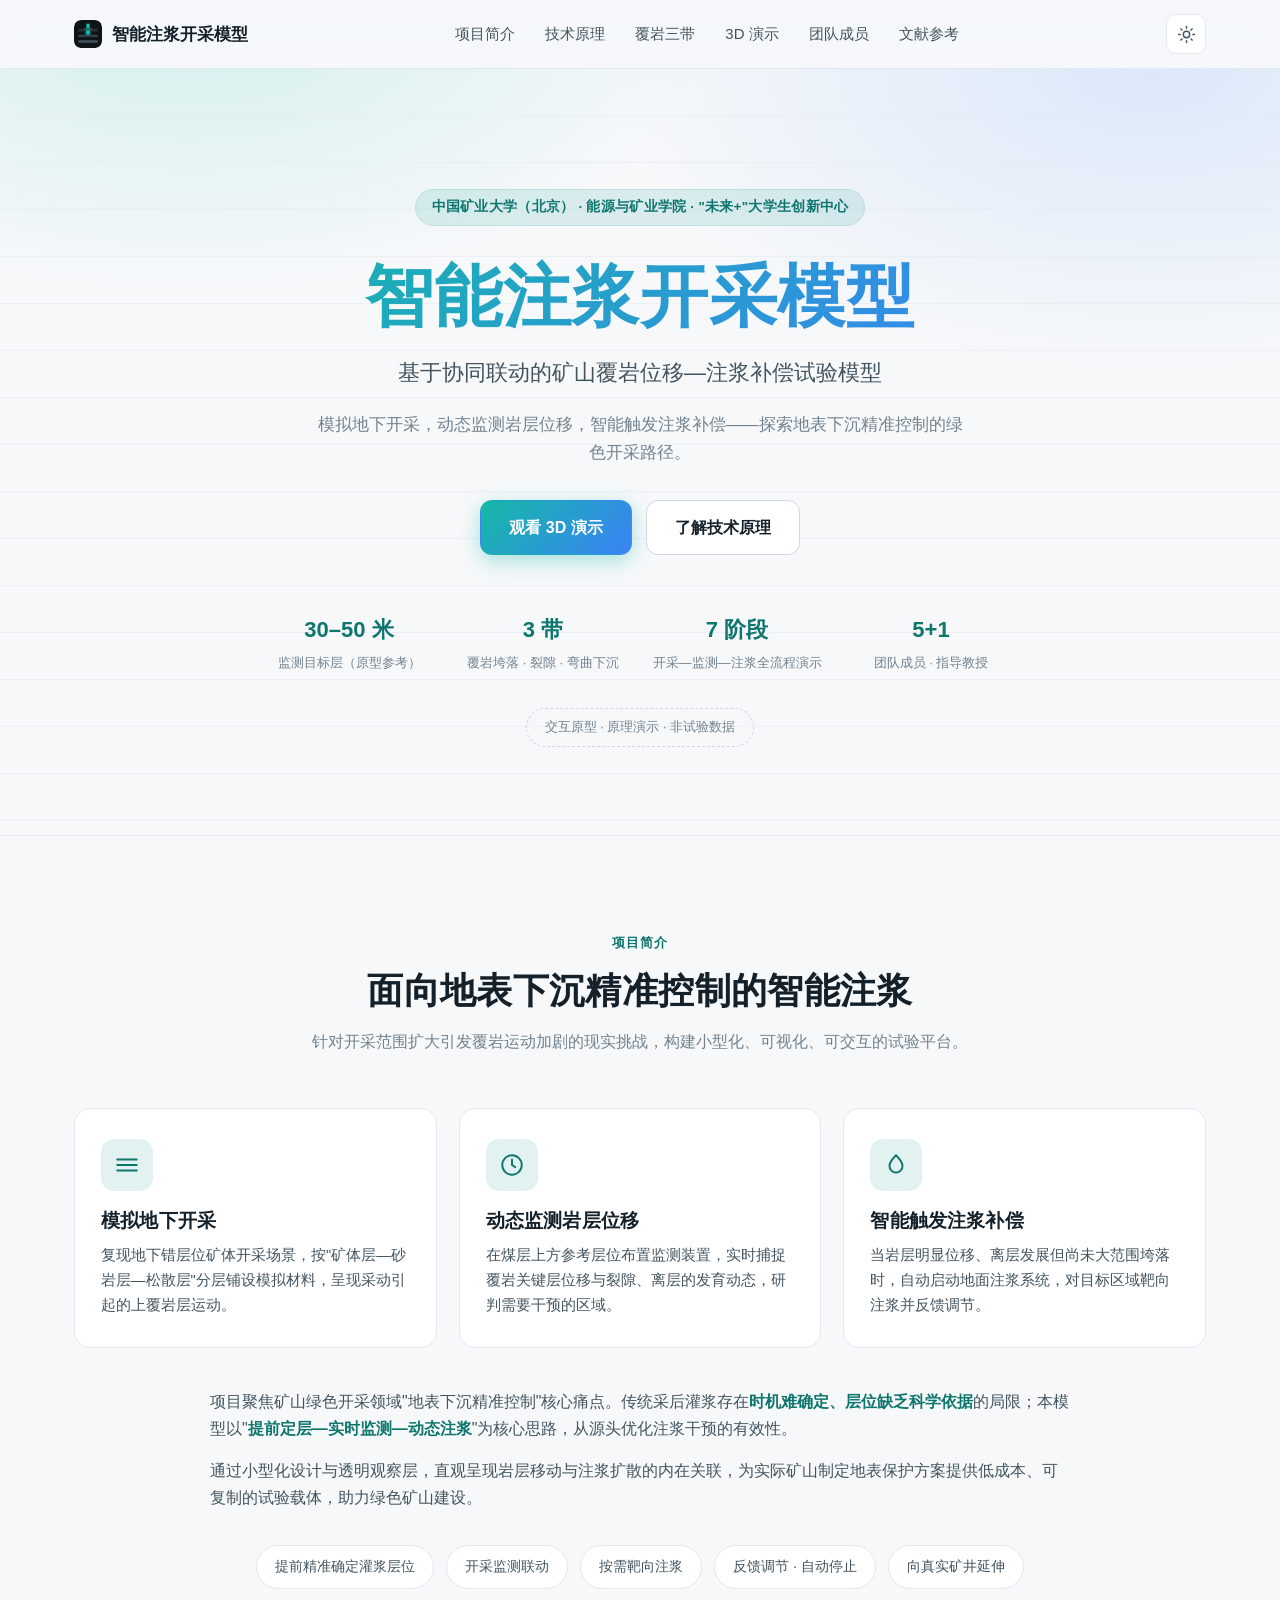
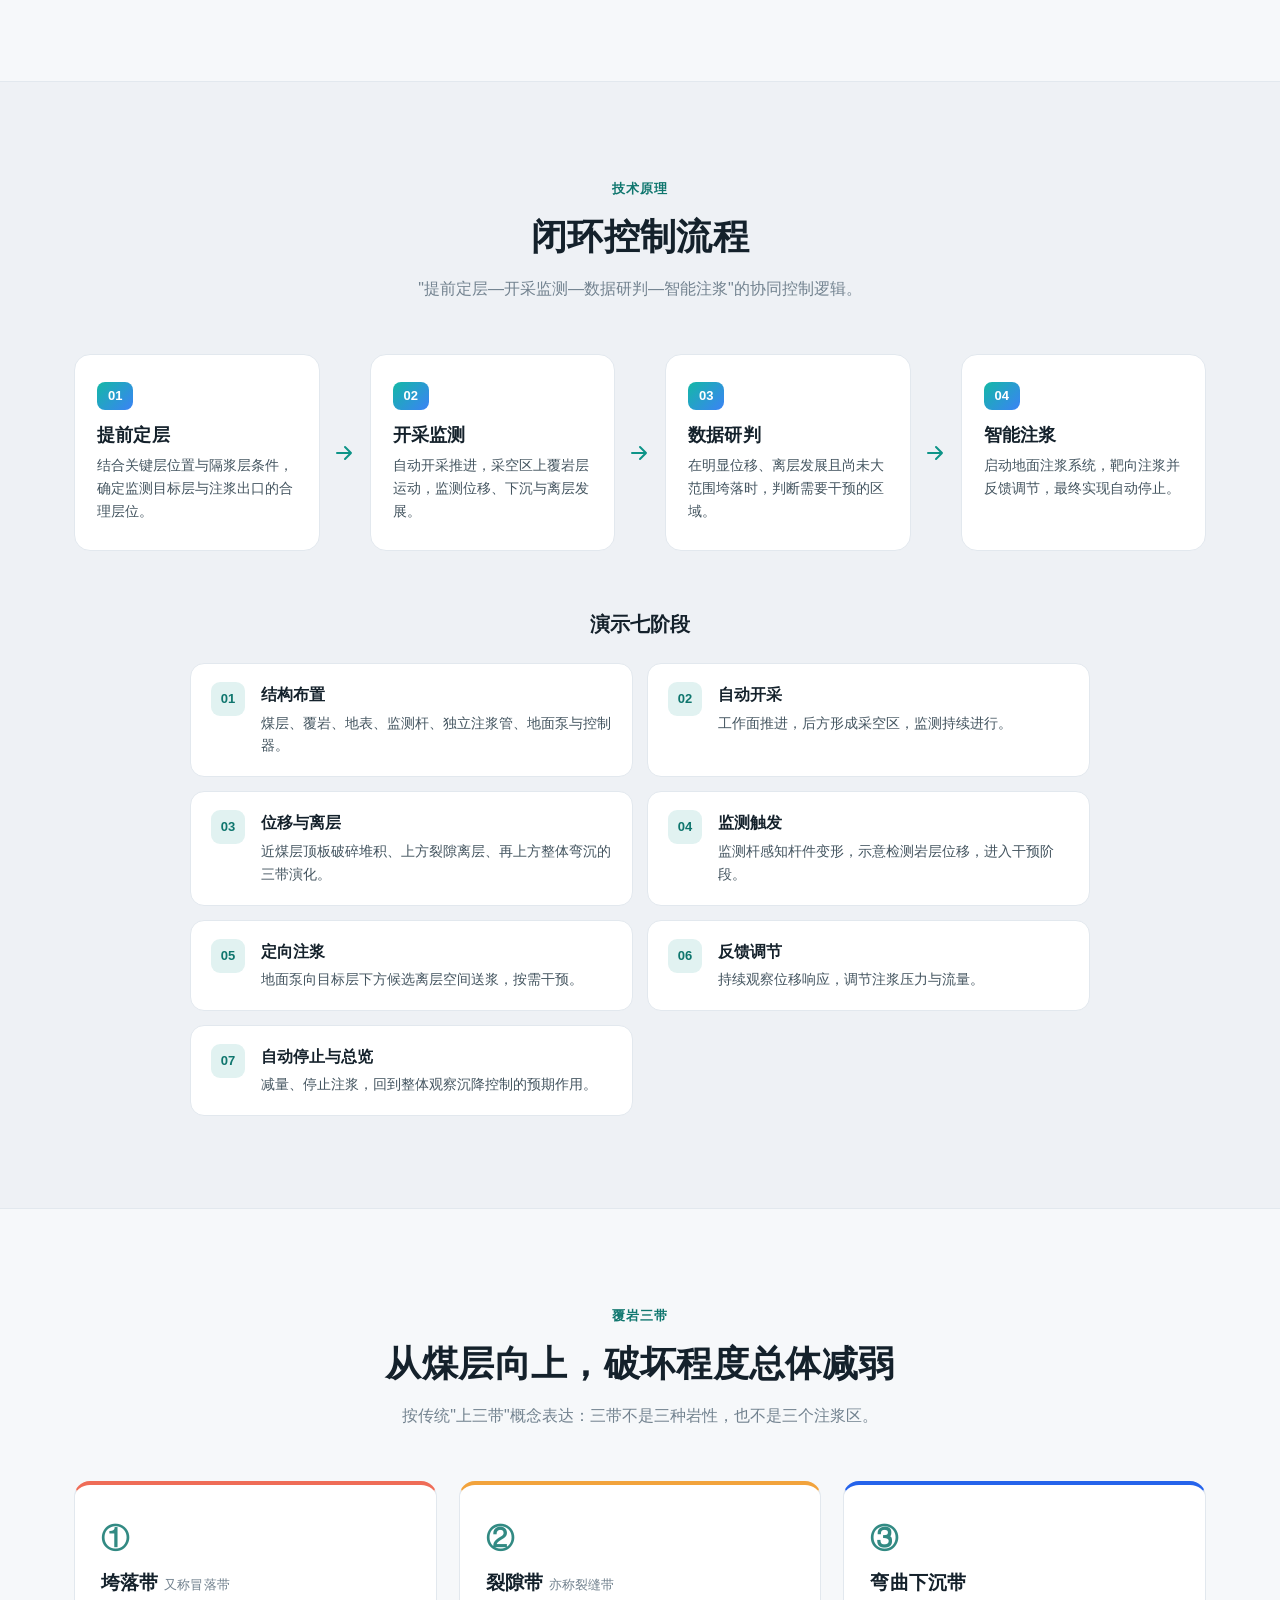
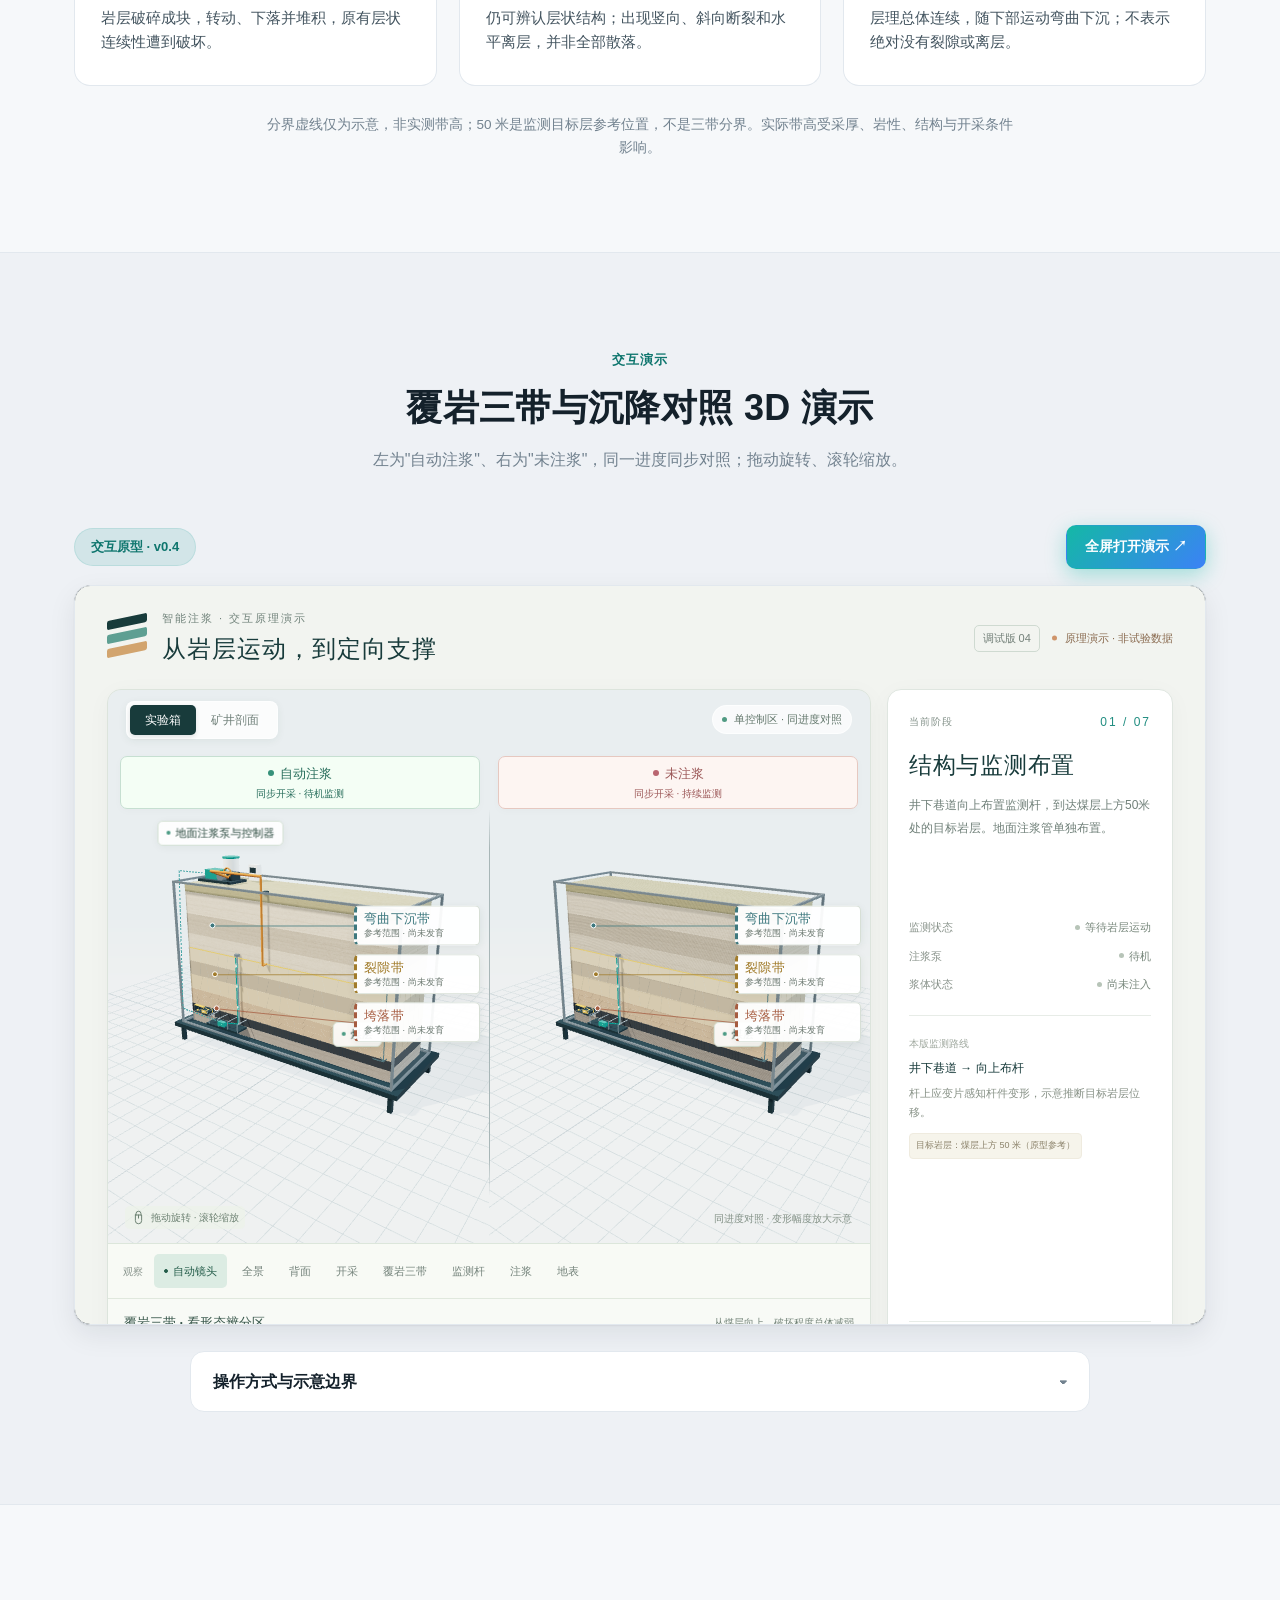
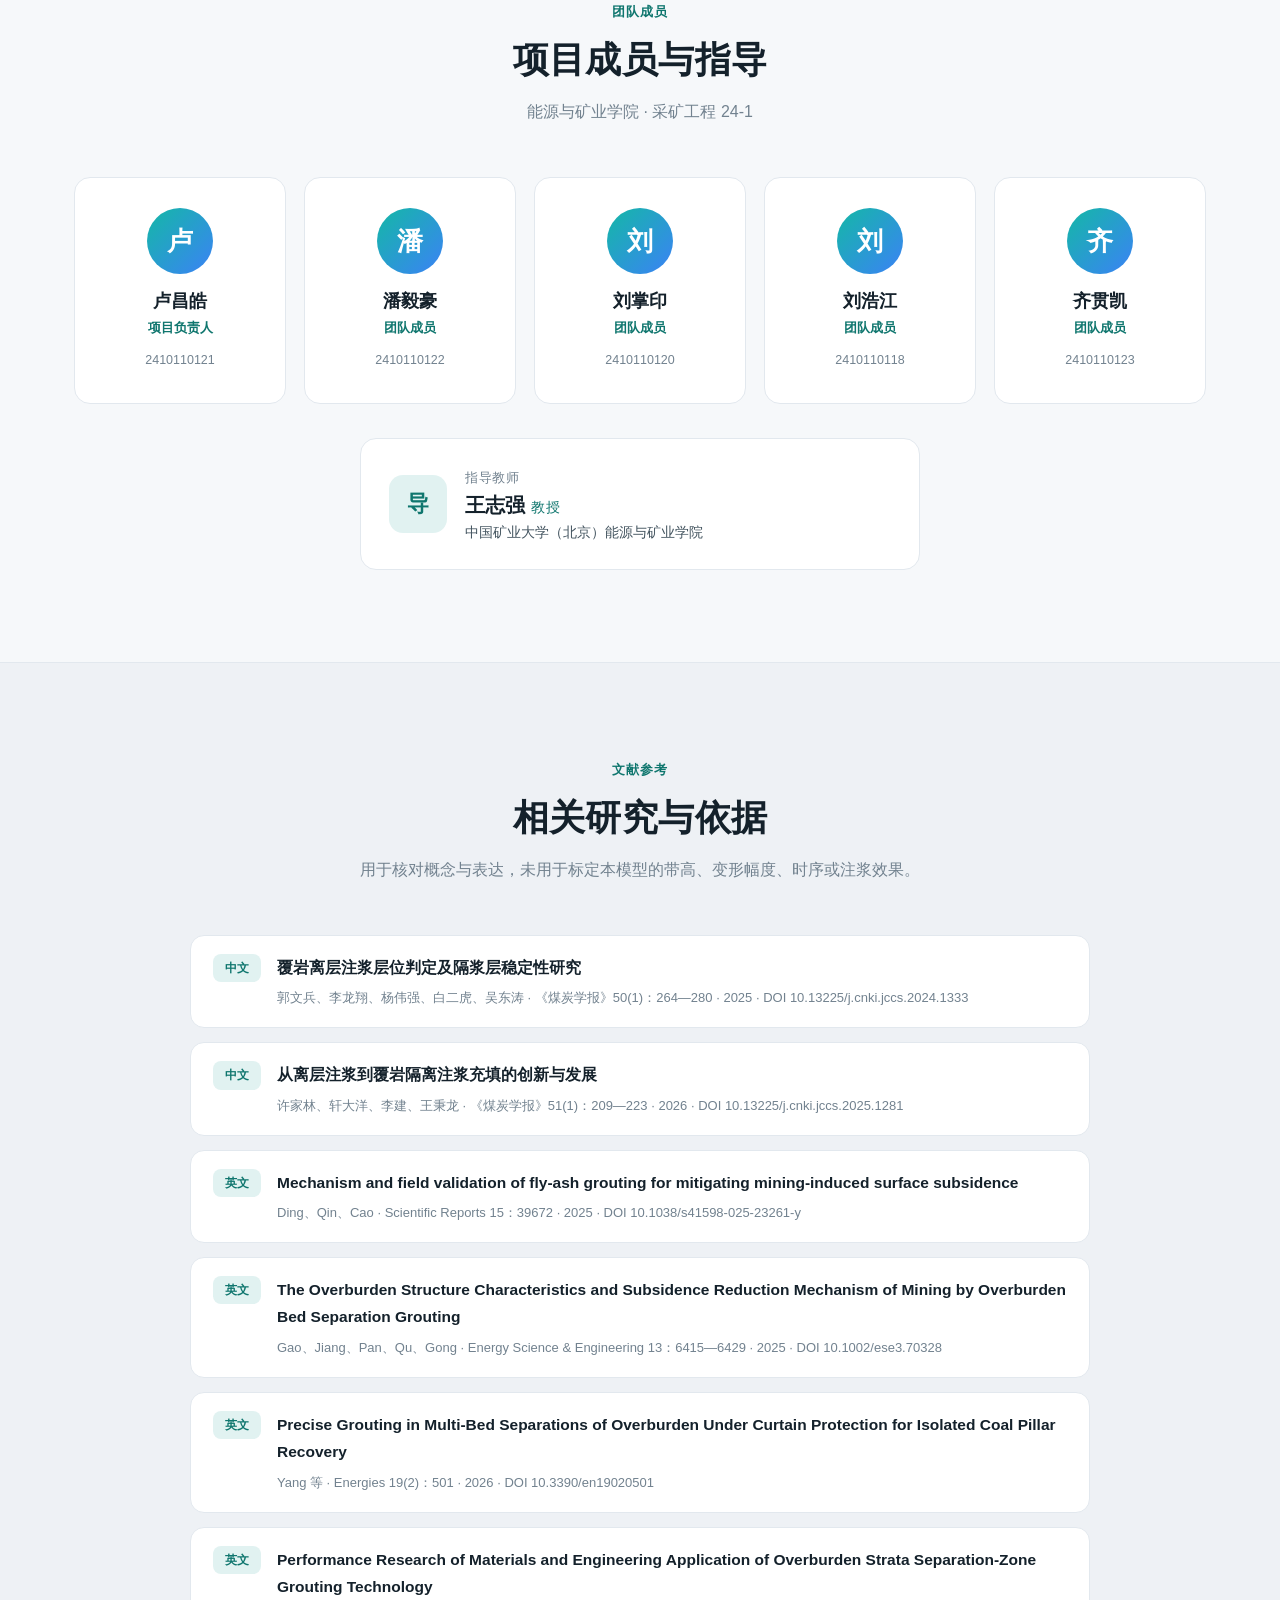
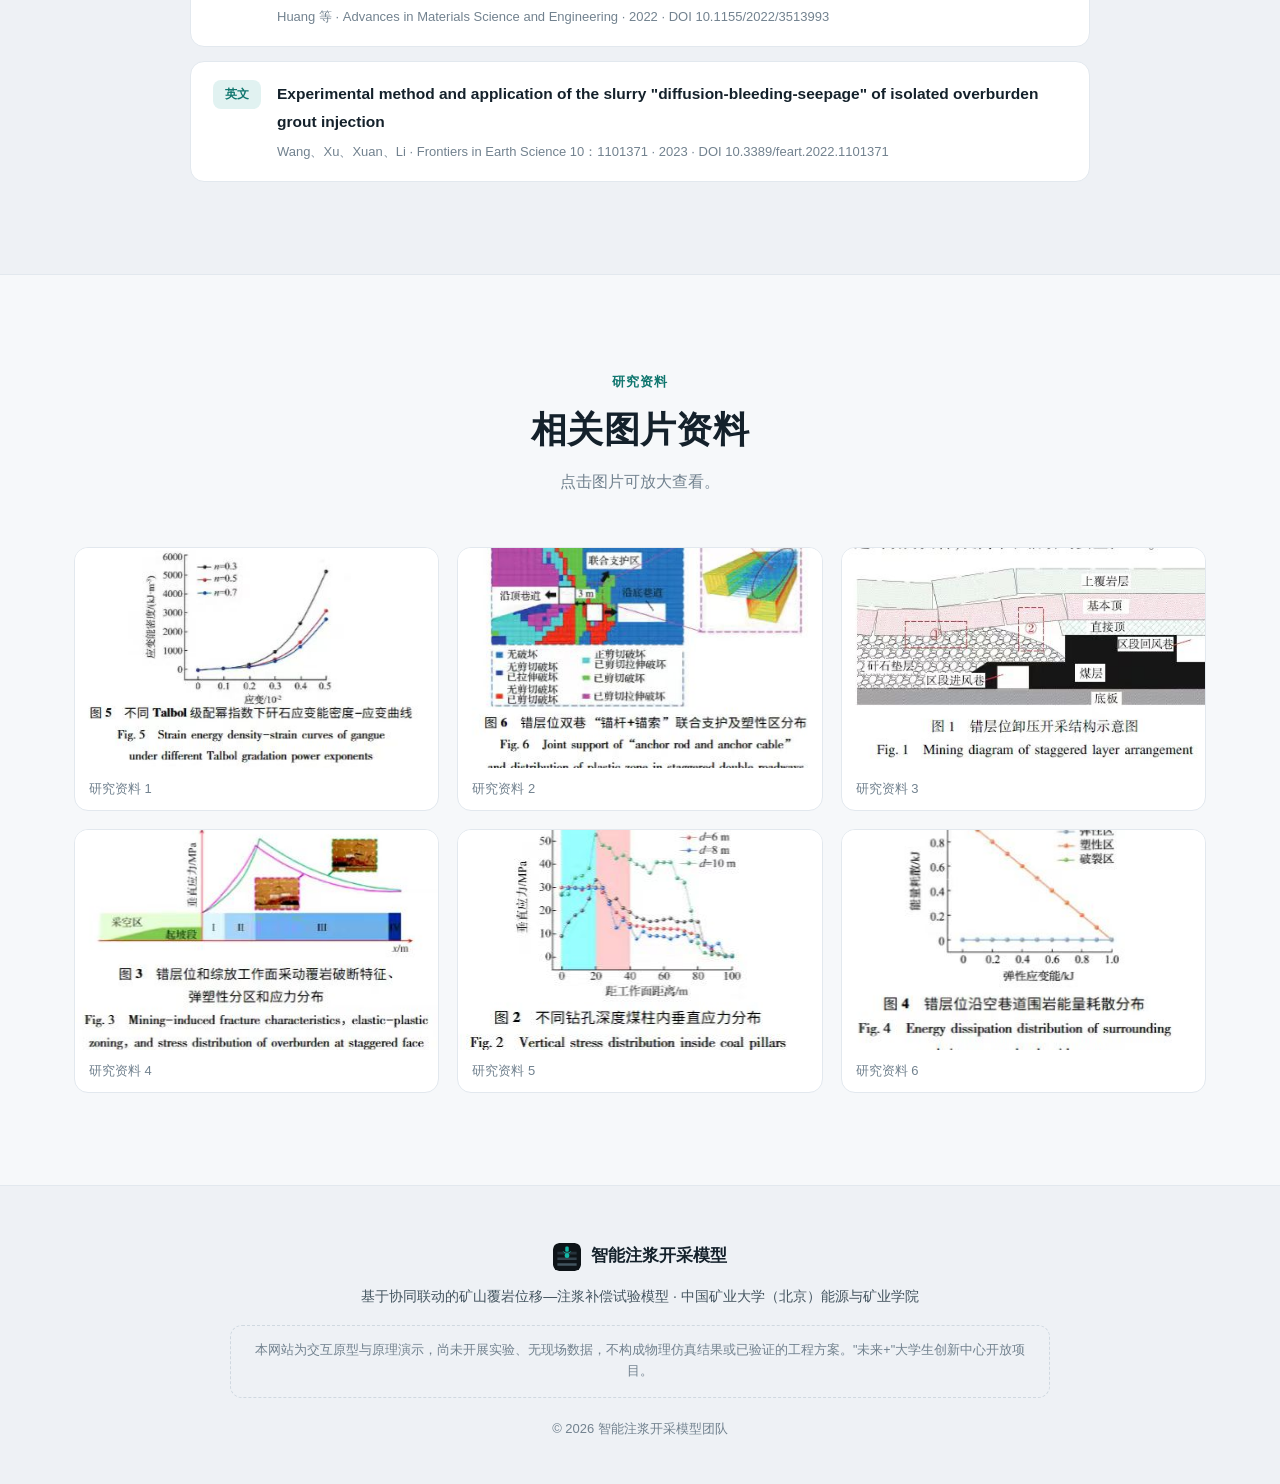
==== index.html @ c7005751 "配置部署地址为 lusion357-afk.github.io/intelligent-grouting" ====
<!DOCTYPE html>
<html lang="zh-CN" data-theme="light">
<head>
  <meta charset="UTF-8">
  <meta name="viewport" content="width=device-width, initial-scale=1.0, viewport-fit=cover">
  <meta name="theme-color" content="#0e1418">
  <script>
    (function () {
      var t;
      try { t = localStorage.getItem('theme'); } catch (e) { t = null; }
      if (t !== 'dark' && t !== 'light') {
        t = (window.matchMedia && window.matchMedia('(prefers-color-scheme: dark)').matches) ? 'dark' : 'light';
      }
      document.documentElement.setAttribute('data-theme', t);
      document.documentElement.classList.add('js');
    })();
  </script>
  <noscript><style>.reveal{opacity:1 !important;transform:none !important}</style></noscript>
  <title>智能注浆开采模型 · 岩层控制与自动注浆智能系统</title>
  <meta name="description" content="基于协同联动的矿山覆岩位移—注浆补偿试验模型：模拟地下开采、动态监测岩层位移、智能触发注浆补偿，探索地表下沉精准控制的绿色开采路径。含交互式三维演示。">
  <meta name="author" content="智能注浆开采模型团队">
  <meta name="format-detection" content="telephone=no">

  <!-- Open Graph -->
  <meta property="og:type" content="website">
  <meta property="og:title" content="智能注浆开采模型 · 岩层控制与自动注浆智能系统">
  <meta property="og:description" content="基于协同联动的矿山覆岩位移—注浆补偿试验模型：模拟地下开采、动态监测岩层位移、智能触发注浆补偿。含交互式三维演示。">
  <meta property="og:url" content="https://lusion357-afk.github.io/intelligent-grouting/">
  <meta property="og:site_name" content="智能注浆开采模型">
  <meta property="og:locale" content="zh_CN">
  <meta property="og:image" content="https://lusion357-afk.github.io/intelligent-grouting/img/og-cover.svg">
  <meta name="twitter:card" content="summary_large_image">
  <meta name="twitter:image" content="https://lusion357-afk.github.io/intelligent-grouting/img/og-cover.svg">

  <link rel="canonical" href="https://lusion357-afk.github.io/intelligent-grouting/">
  <link rel="icon" href="img/favicon.svg" type="image/svg+xml">
  <link rel="stylesheet" href="css/style.css">
</head>
<body>
  <header class="site-header" id="site-header">
    <div class="nav-inner">
      <a class="brand" href="#home" aria-label="返回首页">
        <img class="brand-logo" src="img/favicon.svg" alt="" aria-hidden="true">
        <span class="brand-name">智能注浆开采模型</span>
      </a>
      <nav class="nav-links" id="nav-links" aria-label="主导航">
        <a class="nav-link" href="#about">项目简介</a>
        <a class="nav-link" href="#principle">技术原理</a>
        <a class="nav-link" href="#zones">覆岩三带</a>
        <a class="nav-link" href="#demo">3D 演示</a>
        <a class="nav-link" href="#team">团队成员</a>
        <a class="nav-link" href="#reference">文献参考</a>
      </nav>
      <div class="nav-actions">
        <button class="theme-toggle" id="theme-toggle" type="button" aria-label="切换明暗主题" title="切换明暗主题">
          <svg class="icon-sun" viewBox="0 0 24 24" aria-hidden="true"><circle cx="12" cy="12" r="4"/><path d="M12 2v2M12 20v2M4.9 4.9l1.4 1.4M17.7 17.7l1.4 1.4M2 12h2M20 12h2M4.9 19.1l1.4-1.4M17.7 6.3l1.4-1.4"/></svg>
          <svg class="icon-moon" viewBox="0 0 24 24" aria-hidden="true"><path d="M21 12.8A9 9 0 1 1 11.2 3a7 7 0 0 0 9.8 9.8Z"/></svg>
        </button>
        <button class="mobile-toggle" id="mobile-toggle" type="button" aria-label="打开菜单" aria-expanded="false">
          <span></span><span></span><span></span>
        </button>
      </div>
    </div>
  </header>

  <main id="home">
    <!-- Hero -->
    <section class="hero" aria-label="项目首页">
      <div class="hero-inner">
        <p class="hero-eyebrow reveal">中国矿业大学（北京） · 能源与矿业学院 · "未来+"大学生创新中心</p>
        <h1 class="hero-title reveal">智能注浆开采模型</h1>
        <p class="hero-subtitle reveal">基于协同联动的矿山覆岩位移—注浆补偿试验模型</p>
        <p class="hero-desc reveal">模拟地下开采，动态监测岩层位移，智能触发注浆补偿——探索地表下沉精准控制的绿色开采路径。</p>
        <div class="hero-actions reveal">
          <a class="btn btn-primary" href="#demo">观看 3D 演示</a>
          <a class="btn btn-ghost" href="#principle">了解技术原理</a>
        </div>
        <div class="hero-stats reveal">
          <div class="stat"><span class="stat-num">30–50 米</span><span class="stat-label">监测目标层（原型参考）</span></div>
          <div class="stat"><span class="stat-num">3 带</span><span class="stat-label">覆岩垮落 · 裂隙 · 弯曲下沉</span></div>
          <div class="stat"><span class="stat-num">7 阶段</span><span class="stat-label">开采—监测—注浆全流程演示</span></div>
          <div class="stat"><span class="stat-num">5+1</span><span class="stat-label">团队成员 · 指导教授</span></div>
        </div>
        <p class="hero-badge reveal">交互原型 · 原理演示 · 非试验数据</p>
      </div>
    </section>

    <!-- 项目简介 -->
    <section class="section" id="about" aria-label="项目简介">
      <div class="section-inner">
        <div class="section-head reveal">
          <span class="section-eyebrow">项目简介</span>
          <h2 class="section-title">面向地表下沉精准控制的智能注浆</h2>
          <p class="section-sub">针对开采范围扩大引发覆岩运动加剧的现实挑战，构建小型化、可视化、可交互的试验平台。</p>
        </div>

        <div class="feature-grid">
          <article class="feature-card reveal">
            <div class="feature-icon" aria-hidden="true">
              <svg viewBox="0 0 24 24"><path d="M3 7h18M3 12h18M3 17h18"/></svg>
            </div>
            <h3>模拟地下开采</h3>
            <p>复现地下错层位矿体开采场景，按"矿体层—砂岩层—松散层"分层铺设模拟材料，呈现采动引起的上覆岩层运动。</p>
          </article>
          <article class="feature-card reveal">
            <div class="feature-icon" aria-hidden="true">
              <svg viewBox="0 0 24 24"><path d="M12 21a9 9 0 1 0 0-18 9 9 0 0 0 0 18Z"/><path d="M12 7v5l3 2"/></svg>
            </div>
            <h3>动态监测岩层位移</h3>
            <p>在煤层上方参考层位布置监测装置，实时捕捉覆岩关键层位移与裂隙、离层的发育动态，研判需要干预的区域。</p>
          </article>
          <article class="feature-card reveal">
            <div class="feature-icon" aria-hidden="true">
              <svg viewBox="0 0 24 24"><path d="M12 3s6 6 6 10a6 6 0 0 1-12 0c0-4 6-10 6-10Z"/></svg>
            </div>
            <h3>智能触发注浆补偿</h3>
            <p>当岩层明显位移、离层发展但尚未大范围垮落时，自动启动地面注浆系统，对目标区域靶向注浆并反馈调节。</p>
          </article>
        </div>

        <div class="about-detail reveal">
          <p>项目聚焦矿山绿色开采领域"地表下沉精准控制"核心痛点。传统采后灌浆存在<strong>时机难确定、层位缺乏科学依据</strong>的局限；本模型以"<strong>提前定层—实时监测—动态注浆</strong>"为核心思路，从源头优化注浆干预的有效性。</p>
          <p>通过小型化设计与透明观察层，直观呈现岩层移动与注浆扩散的内在关联，为实际矿山制定地表保护方案提供低成本、可复制的试验载体，助力绿色矿山建设。</p>
        </div>

        <div class="pill-row reveal">
          <span class="pill">提前精准确定灌浆层位</span>
          <span class="pill">开采监测联动</span>
          <span class="pill">按需靶向注浆</span>
          <span class="pill">反馈调节 · 自动停止</span>
          <span class="pill">向真实矿井延伸</span>
        </div>
      </div>
    </section>

    <!-- 技术原理 -->
    <section class="section section-alt" id="principle" aria-label="技术原理">
      <div class="section-inner">
        <div class="section-head reveal">
          <span class="section-eyebrow">技术原理</span>
          <h2 class="section-title">闭环控制流程</h2>
          <p class="section-sub">"提前定层—开采监测—数据研判—智能注浆"的协同控制逻辑。</p>
        </div>

        <ol class="flow reveal">
          <li class="flow-step">
            <span class="flow-num">01</span>
            <h3>提前定层</h3>
            <p>结合关键层位置与隔浆层条件，确定监测目标层与注浆出口的合理层位。</p>
          </li>
          <li class="flow-arrow" aria-hidden="true"><svg viewBox="0 0 24 24"><path d="M5 12h14M13 6l6 6-6 6"/></svg></li>
          <li class="flow-step">
            <span class="flow-num">02</span>
            <h3>开采监测</h3>
            <p>自动开采推进，采空区上覆岩层运动，监测位移、下沉与离层发展。</p>
          </li>
          <li class="flow-arrow" aria-hidden="true"><svg viewBox="0 0 24 24"><path d="M5 12h14M13 6l6 6-6 6"/></svg></li>
          <li class="flow-step">
            <span class="flow-num">03</span>
            <h3>数据研判</h3>
            <p>在明显位移、离层发展且尚未大范围垮落时，判断需要干预的区域。</p>
          </li>
          <li class="flow-arrow" aria-hidden="true"><svg viewBox="0 0 24 24"><path d="M5 12h14M13 6l6 6-6 6"/></svg></li>
          <li class="flow-step">
            <span class="flow-num">04</span>
            <h3>智能注浆</h3>
            <p>启动地面注浆系统，靶向注浆并反馈调节，最终实现自动停止。</p>
          </li>
        </ol>

        <div class="stage-block reveal">
          <h3 class="stage-title">演示七阶段</h3>
          <ol class="stage-list">
            <li><span class="stage-no">01</span><div><strong>结构布置</strong><p>煤层、覆岩、地表、监测杆、独立注浆管、地面泵与控制器。</p></div></li>
            <li><span class="stage-no">02</span><div><strong>自动开采</strong><p>工作面推进，后方形成采空区，监测持续进行。</p></div></li>
            <li><span class="stage-no">03</span><div><strong>位移与离层</strong><p>近煤层顶板破碎堆积、上方裂隙离层、再上方整体弯沉的三带演化。</p></div></li>
            <li><span class="stage-no">04</span><div><strong>监测触发</strong><p>监测杆感知杆件变形，示意检测岩层位移，进入干预阶段。</p></div></li>
            <li><span class="stage-no">05</span><div><strong>定向注浆</strong><p>地面泵向目标层下方候选离层空间送浆，按需干预。</p></div></li>
            <li><span class="stage-no">06</span><div><strong>反馈调节</strong><p>持续观察位移响应，调节注浆压力与流量。</p></div></li>
            <li><span class="stage-no">07</span><div><strong>自动停止与总览</strong><p>减量、停止注浆，回到整体观察沉降控制的预期作用。</p></div></li>
          </ol>
        </div>
      </div>
    </section>

    <!-- 覆岩三带 -->
    <section class="section" id="zones" aria-label="覆岩三带">
      <div class="section-inner">
        <div class="section-head reveal">
          <span class="section-eyebrow">覆岩三带</span>
          <h2 class="section-title">从煤层向上，破坏程度总体减弱</h2>
          <p class="section-sub">按传统"上三带"概念表达：三带不是三种岩性，也不是三个注浆区。</p>
        </div>

        <div class="zone-grid">
          <article class="zone-card zone-caving reveal">
            <span class="zone-num">①</span>
            <h3>垮落带 <small>又称冒落带</small></h3>
            <p>岩层破碎成块，转动、下落并堆积，原有层状连续性遭到破坏。</p>
          </article>
          <article class="zone-card zone-fractured reveal">
            <span class="zone-num">②</span>
            <h3>裂隙带 <small>亦称裂缝带</small></h3>
            <p>仍可辨认层状结构；出现竖向、斜向断裂和水平离层，并非全部散落。</p>
          </article>
          <article class="zone-card zone-bending reveal">
            <span class="zone-num">③</span>
            <h3>弯曲下沉带</h3>
            <p>层理总体连续，随下部运动弯曲下沉；不表示绝对没有裂隙或离层。</p>
          </article>
        </div>
        <p class="zone-scope reveal">分界虚线仅为示意，非实测带高；50 米是监测目标层参考位置，不是三带分界。实际带高受采厚、岩性、结构与开采条件影响。</p>
      </div>
    </section>

    <!-- 3D 演示 -->
    <section class="section section-alt" id="demo" aria-label="3D 演示">
      <div class="section-inner">
        <div class="section-head reveal">
          <span class="section-eyebrow">交互演示</span>
          <h2 class="section-title">覆岩三带与沉降对照 3D 演示</h2>
          <p class="section-sub">左为"自动注浆"、右为"未注浆"，同一进度同步对照；拖动旋转、滚轮缩放。</p>
        </div>

        <div class="demo-toolbar reveal">
          <span class="demo-badge">交互原型 · v0.4</span>
          <a class="btn btn-primary btn-sm" href="demo/index.html" target="_blank" rel="noopener">全屏打开演示 ↗</a>
        </div>
        <div class="demo-frame-wrap reveal">
          <iframe class="demo-frame" src="demo/index.html" title="智能注浆 · 覆岩三带与沉降对照 3D 演示" loading="lazy" allow="fullscreen"></iframe>
        </div>

        <details class="demo-notes reveal">
          <summary>操作方式与示意边界</summary>
          <div class="demo-notes-body">
            <div>
              <h3>如何操作</h3>
              <p>播放／暂停／重置；上一步／下一步；七个阶段按钮直接跳转；进度条拖动回看；速度 0.25×–2×。"实验箱／矿井剖面"切换视图，"自动镜头"与全景、开采、覆岩三带、监测杆、注浆、地表等局部镜头观察细节。可开关"透视内部结构""显示中文标注""放大岩层变形""左右同步对照"。</p>
            </div>
            <div>
              <h3>示意边界</h3>
              <p>本项目尚未开展实验，没有现场数据。画面所有曲线数值、趋势、时序、尺寸与设备布局均为示意，不代表实测参数、真实控制阈值或实际矿井过程。"煤层上方 50 米"是原型参考高度，画面未按工程比例绘制。浆液流动、填充与凝固为外观示意，凝固时间经压缩。</p>
            </div>
          </div>
        </details>
      </div>
    </section>

    <!-- 团队成员 -->
    <section class="section" id="team" aria-label="团队成员">
      <div class="section-inner">
        <div class="section-head reveal">
          <span class="section-eyebrow">团队成员</span>
          <h2 class="section-title">项目成员与指导</h2>
          <p class="section-sub">能源与矿业学院 · 采矿工程 24-1</p>
        </div>

        <div class="team-grid">
          <article class="member-card reveal">
            <div class="member-avatar">卢</div>
            <h3 class="member-name">卢昌皓</h3>
            <span class="member-role">项目负责人</span>
            <span class="member-id">2410110121</span>
          </article>
          <article class="member-card reveal">
            <div class="member-avatar">潘</div>
            <h3 class="member-name">潘毅豪</h3>
            <span class="member-role">团队成员</span>
            <span class="member-id">2410110122</span>
          </article>
          <article class="member-card reveal">
            <div class="member-avatar">刘</div>
            <h3 class="member-name">刘掌印</h3>
            <span class="member-role">团队成员</span>
            <span class="member-id">2410110120</span>
          </article>
          <article class="member-card reveal">
            <div class="member-avatar">刘</div>
            <h3 class="member-name">刘浩江</h3>
            <span class="member-role">团队成员</span>
            <span class="member-id">2410110118</span>
          </article>
          <article class="member-card reveal">
            <div class="member-avatar">齐</div>
            <h3 class="member-name">齐贯凯</h3>
            <span class="member-role">团队成员</span>
            <span class="member-id">2410110123</span>
          </article>
        </div>

        <div class="advisor reveal">
          <div class="advisor-mark">导</div>
          <div>
            <span class="advisor-label">指导教师</span>
            <h3>王志强 <small>教授</small></h3>
            <p>中国矿业大学（北京）能源与矿业学院</p>
          </div>
        </div>
      </div>
    </section>

    <!-- 文献参考 -->
    <section class="section section-alt" id="reference" aria-label="文献参考">
      <div class="section-inner">
        <div class="section-head reveal">
          <span class="section-eyebrow">文献参考</span>
          <h2 class="section-title">相关研究与依据</h2>
          <p class="section-sub">用于核对概念与表达，未用于标定本模型的带高、变形幅度、时序或注浆效果。</p>
        </div>

        <ul class="ref-list">
          <li class="ref-item reveal">
            <span class="ref-tag">中文</span>
            <div class="ref-body">
              <a class="ref-title" href="https://www.mtxb.com.cn/article/doi/10.13225/j.cnki.jccs.2024.1333" target="_blank" rel="noopener">覆岩离层注浆层位判定及隔浆层稳定性研究</a>
              <p class="ref-meta">郭文兵、李龙翔、杨伟强、白二虎、吴东涛 · 《煤炭学报》50(1)：264—280 · 2025 · DOI 10.13225/j.cnki.jccs.2024.1333</p>
            </div>
          </li>
          <li class="ref-item reveal">
            <span class="ref-tag">中文</span>
            <div class="ref-body">
              <a class="ref-title" href="https://mtxb.com.cn/article/doi/10.13225/j.cnki.jccs.2025.1281" target="_blank" rel="noopener">从离层注浆到覆岩隔离注浆充填的创新与发展</a>
              <p class="ref-meta">许家林、轩大洋、李建、王秉龙 · 《煤炭学报》51(1)：209—223 · 2026 · DOI 10.13225/j.cnki.jccs.2025.1281</p>
            </div>
          </li>
          <li class="ref-item reveal">
            <span class="ref-tag">英文</span>
            <div class="ref-body">
              <a class="ref-title" href="https://pmc.ncbi.nlm.nih.gov/articles/PMC12612172/" target="_blank" rel="noopener">Mechanism and field validation of fly-ash grouting for mitigating mining-induced surface subsidence</a>
              <p class="ref-meta">Ding、Qin、Cao · Scientific Reports 15：39672 · 2025 · DOI 10.1038/s41598-025-23261-y</p>
            </div>
          </li>
          <li class="ref-item reveal">
            <span class="ref-tag">英文</span>
            <div class="ref-body">
              <a class="ref-title" href="https://scijournals.onlinelibrary.wiley.com/doi/10.1002/ese3.70328" target="_blank" rel="noopener">The Overburden Structure Characteristics and Subsidence Reduction Mechanism of Mining by Overburden Bed Separation Grouting</a>
              <p class="ref-meta">Gao、Jiang、Pan、Qu、Gong · Energy Science & Engineering 13：6415—6429 · 2025 · DOI 10.1002/ese3.70328</p>
            </div>
          </li>
          <li class="ref-item reveal">
            <span class="ref-tag">英文</span>
            <div class="ref-body">
              <a class="ref-title" href="https://www.mdpi.com/1996-1073/19/2/501" target="_blank" rel="noopener">Precise Grouting in Multi-Bed Separations of Overburden Under Curtain Protection for Isolated Coal Pillar Recovery</a>
              <p class="ref-meta">Yang 等 · Energies 19(2)：501 · 2026 · DOI 10.3390/en19020501</p>
            </div>
          </li>
          <li class="ref-item reveal">
            <span class="ref-tag">英文</span>
            <div class="ref-body">
              <a class="ref-title" href="https://onlinelibrary.wiley.com/doi/10.1155/2022/3513993" target="_blank" rel="noopener">Performance Research of Materials and Engineering Application of Overburden Strata Separation-Zone Grouting Technology</a>
              <p class="ref-meta">Huang 等 · Advances in Materials Science and Engineering · 2022 · DOI 10.1155/2022/3513993</p>
            </div>
          </li>
          <li class="ref-item reveal">
            <span class="ref-tag">英文</span>
            <div class="ref-body">
              <a class="ref-title" href="https://www.frontiersin.org/journals/earth-science/articles/10.3389/feart.2022.1101371/full" target="_blank" rel="noopener">Experimental method and application of the slurry "diffusion-bleeding-seepage" of isolated overburden grout injection</a>
              <p class="ref-meta">Wang、Xu、Xuan、Li · Frontiers in Earth Science 10：1101371 · 2023 · DOI 10.3389/feart.2022.1101371</p>
            </div>
          </li>
        </ul>
      </div>
    </section>

    <!-- 研究资料 -->
    <section class="section" id="gallery" aria-label="研究资料">
      <div class="section-inner">
        <div class="section-head reveal">
          <span class="section-eyebrow">研究资料</span>
          <h2 class="section-title">相关图片资料</h2>
          <p class="section-sub">点击图片可放大查看。</p>
        </div>
        <div class="gallery-grid">
          <figure class="gallery-item reveal"><img src="img/gallery/微信图片_20261024135535_1343_33.jpg" alt="研究资料图片 1" loading="lazy"><figcaption>研究资料 1</figcaption></figure>
          <figure class="gallery-item reveal"><img src="img/gallery/微信图片_20261024135536_1344_33.jpg" alt="研究资料图片 2" loading="lazy"><figcaption>研究资料 2</figcaption></figure>
          <figure class="gallery-item reveal"><img src="img/gallery/微信图片_20261024135537_1345_33.jpg" alt="研究资料图片 3" loading="lazy"><figcaption>研究资料 3</figcaption></figure>
          <figure class="gallery-item reveal"><img src="img/gallery/微信图片_20261024135538_1346_33.jpg" alt="研究资料图片 4" loading="lazy"><figcaption>研究资料 4</figcaption></figure>
          <figure class="gallery-item reveal"><img src="img/gallery/微信图片_20261024135538_1347_33.jpg" alt="研究资料图片 5" loading="lazy"><figcaption>研究资料 5</figcaption></figure>
          <figure class="gallery-item reveal"><img src="img/gallery/微信图片_20261024135539_1348_33.jpg" alt="研究资料图片 6" loading="lazy"><figcaption>研究资料 6</figcaption></figure>
        </div>
      </div>
    </section>
  </main>

  <footer class="footer">
    <div class="footer-inner">
      <div class="footer-brand">
        <img src="img/favicon.svg" alt="" aria-hidden="true" width="28" height="28">
        <span>智能注浆开采模型</span>
      </div>
      <p class="footer-desc">基于协同联动的矿山覆岩位移—注浆补偿试验模型 · 中国矿业大学（北京）能源与矿业学院</p>
      <p class="footer-disclaimer">本网站为交互原型与原理演示，尚未开展实验、无现场数据，不构成物理仿真结果或已验证的工程方案。"未来+"大学生创新中心开放项目。</p>
      <p class="footer-copy">© <span id="year">2026</span> 智能注浆开采模型团队</p>
    </div>
  </footer>

  <button class="back-to-top" id="back-to-top" type="button" aria-label="回到顶部">
    <svg viewBox="0 0 24 24" aria-hidden="true"><path d="M12 19V5M5 12l7-7 7 7"/></svg>
  </button>

  <div class="lightbox" id="lightbox" aria-hidden="true" role="dialog" aria-label="图片查看器">
    <button class="lightbox-close" id="lightbox-close" type="button" aria-label="关闭">×</button>
    <button class="lightbox-nav lightbox-prev" id="lightbox-prev" type="button" aria-label="上一张">‹</button>
    <img class="lightbox-img" id="lightbox-img" src="" alt="">
    <button class="lightbox-nav lightbox-next" id="lightbox-next" type="button" aria-label="下一张">›</button>
  </div>

  <script src="js/main.js"></script>
</body>
</html>
---- css/style.css ----
/* ============================================================
   智能注浆开采模型 · 展示网站样式
   纯 CSS · 明暗主题变量 · 响应式
   ============================================================ */

/* ---------- 主题变量 ---------- */
:root {
  --bg: #f6f8fa;
  --bg-alt: #eef1f5;
  --surface: #ffffff;
  --surface-2: #f0f4f7;
  --border: #e2e8ee;
  --border-strong: #cfd8e0;
  --text: #14212b;
  --text-soft: #43545f;
  --text-muted: #72828f;
  --accent: #0d9488;
  --accent-strong: #0f766e;
  --accent-2: #2563eb;
  --accent-soft: rgba(13, 148, 136, 0.12);
  --accent-soft-2: rgba(37, 99, 235, 0.12);
  --grad: linear-gradient(135deg, #14b8a6, #3b82f6);
  --shadow-sm: 0 1px 2px rgba(16, 24, 32, 0.06);
  --shadow: 0 1px 2px rgba(16, 24, 32, 0.06), 0 10px 28px rgba(16, 24, 32, 0.08);
  --header-bg: rgba(246, 248, 250, 0.82);
  --hero-glow-1: rgba(20, 184, 166, 0.16);
  --hero-glow-2: rgba(59, 130, 246, 0.14);
}

html[data-theme="dark"] {
  --bg: #0e1418;
  --bg-alt: #11191f;
  --surface: #172128;
  --surface-2: #1c2932;
  --border: #26343e;
  --border-strong: #354650;
  --text: #e9eff3;
  --text-soft: #b7c5cd;
  --text-muted: #82939e;
  --accent: #2dd4bf;
  --accent-strong: #14b8a6;
  --accent-2: #60a5fa;
  --accent-soft: rgba(45, 212, 191, 0.14);
  --accent-soft-2: rgba(96, 165, 250, 0.14);
  --shadow-sm: 0 1px 2px rgba(0, 0, 0, 0.4);
  --shadow: 0 1px 2px rgba(0, 0, 0, 0.4), 0 14px 36px rgba(0, 0, 0, 0.5);
  --header-bg: rgba(14, 20, 24, 0.8);
  --hero-glow-1: rgba(20, 184, 166, 0.14);
  --hero-glow-2: rgba(59, 130, 246, 0.14);
}

/* ---------- 基础 ---------- */
* { box-sizing: border-box; margin: 0; padding: 0; }

html { scroll-behavior: smooth; scroll-padding-top: 84px; }

body {
  font-family: -apple-system, BlinkMacSystemFont, "Segoe UI", "PingFang SC",
    "Hiragino Sans GB", "Microsoft YaHei", "Helvetica Neue", Arial, sans-serif;
  font-size: 16px;
  line-height: 1.7;
  color: var(--text);
  background: var(--bg);
  -webkit-font-smoothing: antialiased;
  text-rendering: optimizeLegibility;
  transition: background 0.3s ease, color 0.3s ease;
}

img { max-width: 100%; display: block; }
a { color: var(--accent-strong); text-decoration: none; }
a:hover { text-decoration: underline; }

h1, h2, h3, h4 { line-height: 1.3; font-weight: 700; letter-spacing: 0.01em; }

:focus-visible { outline: 2px solid var(--accent-2); outline-offset: 2px; border-radius: 4px; }

/* ---------- 顶栏 ---------- */
.site-header {
  position: sticky;
  top: 0;
  z-index: 100;
  background: var(--header-bg);
  backdrop-filter: saturate(180%) blur(12px);
  -webkit-backdrop-filter: saturate(180%) blur(12px);
  border-bottom: 1px solid var(--border);
  transition: background 0.3s ease, border-color 0.3s ease;
}

.nav-inner {
  max-width: 1180px;
  margin: 0 auto;
  padding: 0 24px;
  height: 68px;
  display: flex;
  align-items: center;
  justify-content: space-between;
  gap: 16px;
}

.brand { display: flex; align-items: center; gap: 10px; color: var(--text); font-weight: 700; }
.brand:hover { text-decoration: none; }
.brand-logo { width: 28px; height: 28px; border-radius: 7px; }
.brand-name { font-size: 16.5px; white-space: nowrap; }

.nav-links { display: flex; align-items: center; gap: 4px; }
.nav-link {
  padding: 8px 13px;
  border-radius: 8px;
  color: var(--text-soft);
  font-size: 15px;
  font-weight: 500;
  transition: color 0.2s ease, background 0.2s ease;
}
.nav-link:hover { color: var(--text); background: var(--surface-2); text-decoration: none; }
.nav-link.active { color: var(--accent-strong); background: var(--accent-soft); }

.nav-actions { display: flex; align-items: center; gap: 8px; }

.theme-toggle {
  width: 40px; height: 40px;
  display: grid; place-items: center;
  border: 1px solid var(--border);
  border-radius: 10px;
  background: var(--surface);
  color: var(--text-soft);
  cursor: pointer;
  transition: color 0.2s ease, border-color 0.2s ease, background 0.2s ease;
}
.theme-toggle:hover { color: var(--accent-strong); border-color: var(--border-strong); }
.theme-toggle svg { width: 19px; height: 19px; fill: none; stroke: currentColor; stroke-width: 1.8; stroke-linecap: round; stroke-linejoin: round; }
.icon-moon { display: none; }
html[data-theme="dark"] .icon-sun { display: none; }
html[data-theme="dark"] .icon-moon { display: block; }

.mobile-toggle {
  display: none;
  flex-direction: column;
  justify-content: center;
  gap: 5px;
  width: 40px; height: 40px;
  border: 1px solid var(--border);
  border-radius: 10px;
  background: var(--surface);
  cursor: pointer;
}
.mobile-toggle span { display: block; width: 18px; height: 2px; margin: 0 auto; background: var(--text-soft); border-radius: 2px; transition: transform 0.25s ease, opacity 0.25s ease; }
.mobile-toggle[aria-expanded="true"] span:nth-child(1) { transform: translateY(7px) rotate(45deg); }
.mobile-toggle[aria-expanded="true"] span:nth-child(2) { opacity: 0; }
.mobile-toggle[aria-expanded="true"] span:nth-child(3) { transform: translateY(-7px) rotate(-45deg); }

/* ---------- Hero ---------- */
.hero {
  position: relative;
  overflow: hidden;
  background:
    radial-gradient(900px 500px at 15% -10%, var(--hero-glow-1), transparent 60%),
    radial-gradient(900px 500px at 90% 0%, var(--hero-glow-2), transparent 60%),
    var(--bg);
  border-bottom: 1px solid var(--border);
}
.hero::before {
  content: "";
  position: absolute; inset: 0;
  background-image: repeating-linear-gradient(180deg, transparent 0 46px, var(--border) 46px 47px);
  opacity: 0.5;
  pointer-events: none;
}
.hero-inner {
  position: relative;
  max-width: 980px;
  margin: 0 auto;
  padding: 120px 24px 88px;
  text-align: center;
}

.hero-eyebrow {
  display: inline-block;
  font-size: 13.5px;
  font-weight: 600;
  letter-spacing: 0.02em;
  color: var(--accent-strong);
  background: var(--accent-soft);
  border: 1px solid var(--accent-soft);
  padding: 6px 16px;
  border-radius: 999px;
  margin-bottom: 26px;
}

.hero-title {
  font-size: clamp(40px, 7vw, 68px);
  font-weight: 800;
  letter-spacing: 0.01em;
  background: var(--grad);
  -webkit-background-clip: text;
  background-clip: text;
  color: transparent;
  margin-bottom: 14px;
}

.hero-subtitle {
  font-size: clamp(17px, 2.6vw, 22px);
  font-weight: 500;
  color: var(--text-soft);
  margin-bottom: 18px;
}

.hero-desc {
  max-width: 660px;
  margin: 0 auto 34px;
  font-size: 16.5px;
  color: var(--text-muted);
}

.hero-actions { display: flex; justify-content: center; flex-wrap: wrap; gap: 14px; margin-bottom: 56px; }

.btn {
  display: inline-flex;
  align-items: center;
  gap: 8px;
  padding: 13px 28px;
  border-radius: 12px;
  font-size: 16px;
  font-weight: 600;
  border: 1px solid transparent;
  cursor: pointer;
  transition: transform 0.15s ease, box-shadow 0.2s ease, background 0.2s ease, border-color 0.2s ease;
  text-decoration: none;
}
.btn:hover { text-decoration: none; transform: translateY(-2px); }
.btn-primary { background: var(--grad); color: #fff; box-shadow: 0 6px 20px rgba(20, 184, 166, 0.35); }
.btn-primary:hover { box-shadow: 0 10px 28px rgba(20, 184, 166, 0.45); }
.btn-ghost { background: var(--surface); color: var(--text); border-color: var(--border-strong); }
.btn-ghost:hover { border-color: var(--accent); color: var(--accent-strong); }
.btn-sm { padding: 9px 18px; font-size: 14px; border-radius: 10px; }

.hero-stats {
  display: grid;
  grid-template-columns: repeat(4, 1fr);
  gap: 16px;
  max-width: 760px;
  margin: 0 auto 34px;
}
.stat { display: flex; flex-direction: column; gap: 4px; }
.stat-num { font-size: 22px; font-weight: 800; color: var(--accent-strong); }
.stat-label { font-size: 13px; color: var(--text-muted); }

.hero-badge {
  display: inline-block;
  font-size: 13px;
  color: var(--text-muted);
  border: 1px dashed var(--border-strong);
  padding: 7px 18px;
  border-radius: 999px;
}

/* ---------- Section 通用 ---------- */
.section { padding: 92px 0; }
.section-alt { background: var(--bg-alt); border-top: 1px solid var(--border); border-bottom: 1px solid var(--border); }
.section-inner { max-width: 1180px; margin: 0 auto; padding: 0 24px; }

.section-head { max-width: 760px; margin: 0 auto 52px; text-align: center; }
.section-eyebrow {
  display: inline-block;
  font-size: 13px;
  font-weight: 700;
  letter-spacing: 0.08em;
  text-transform: uppercase;
  color: var(--accent-strong);
  margin-bottom: 14px;
}
.section-title { font-size: clamp(26px, 4vw, 36px); margin-bottom: 14px; }
.section-sub { font-size: 16px; color: var(--text-muted); }

/* ---------- 项目简介 ---------- */
.feature-grid {
  display: grid;
  grid-template-columns: repeat(3, 1fr);
  gap: 22px;
  margin-bottom: 40px;
}
.feature-card {
  background: var(--surface);
  border: 1px solid var(--border);
  border-radius: 16px;
  padding: 30px 26px;
  transition: transform 0.2s ease, box-shadow 0.2s ease, border-color 0.2s ease;
}
.feature-card:hover { transform: translateY(-4px); box-shadow: var(--shadow); border-color: var(--border-strong); }
.feature-icon {
  width: 52px; height: 52px;
  display: grid; place-items: center;
  border-radius: 13px;
  background: var(--accent-soft);
  color: var(--accent-strong);
  margin-bottom: 18px;
}
.feature-icon svg { width: 26px; height: 26px; fill: none; stroke: currentColor; stroke-width: 1.8; stroke-linecap: round; stroke-linejoin: round; }
.feature-card h3 { font-size: 19px; margin-bottom: 10px; }
.feature-card p { font-size: 14.5px; color: var(--text-soft); }

.about-detail {
  max-width: 860px;
  margin: 0 auto 34px;
}
.about-detail p { color: var(--text-soft); margin-bottom: 14px; }
.about-detail strong { color: var(--accent-strong); font-weight: 600; }

.pill-row { display: flex; flex-wrap: wrap; justify-content: center; gap: 12px; }
.pill {
  font-size: 14px;
  color: var(--text-soft);
  background: var(--surface);
  border: 1px solid var(--border);
  padding: 9px 18px;
  border-radius: 999px;
  transition: border-color 0.2s ease, color 0.2s ease;
}
.pill:hover { border-color: var(--accent); color: var(--accent-strong); }

/* ---------- 技术原理 · 闭环流程 ---------- */
.flow {
  list-style: none;
  display: flex;
  align-items: stretch;
  justify-content: center;
  gap: 12px;
  margin-bottom: 60px;
}
.flow-step {
  flex: 1;
  background: var(--surface);
  border: 1px solid var(--border);
  border-radius: 16px;
  padding: 26px 22px;
  position: relative;
}
.flow-num {
  display: inline-block;
  font-size: 13px;
  font-weight: 800;
  color: #fff;
  background: var(--grad);
  padding: 3px 11px;
  border-radius: 8px;
  margin-bottom: 14px;
}
.flow-step h3 { font-size: 18px; margin-bottom: 8px; }
.flow-step p { font-size: 13.5px; color: var(--text-soft); }
.flow-arrow {
  display: flex;
  align-items: center;
  color: var(--accent);
  flex: 0 0 26px;
}
.flow-arrow svg { width: 24px; height: 24px; fill: none; stroke: currentColor; stroke-width: 2; stroke-linecap: round; stroke-linejoin: round; }

.stage-block { max-width: 900px; margin: 0 auto; }
.stage-title { text-align: center; font-size: 20px; margin-bottom: 26px; }
.stage-list {
  list-style: none;
  display: grid;
  grid-template-columns: repeat(2, 1fr);
  gap: 14px;
}
.stage-list li {
  display: flex;
  gap: 16px;
  background: var(--surface);
  border: 1px solid var(--border);
  border-radius: 14px;
  padding: 18px 20px;
}
.stage-no {
  flex: 0 0 auto;
  width: 34px; height: 34px;
  display: grid; place-items: center;
  font-size: 13px; font-weight: 800;
  color: var(--accent-strong);
  background: var(--accent-soft);
  border-radius: 9px;
}
.stage-list strong { font-size: 15.5px; display: block; margin-bottom: 4px; }
.stage-list p { font-size: 13.5px; color: var(--text-soft); margin: 0; }

/* ---------- 覆岩三带 ---------- */
.zone-grid {
  display: grid;
  grid-template-columns: repeat(3, 1fr);
  gap: 22px;
  margin-bottom: 28px;
}
.zone-card {
  background: var(--surface);
  border: 1px solid var(--border);
  border-top: 4px solid var(--accent);
  border-radius: 16px;
  padding: 30px 26px;
  position: relative;
  transition: transform 0.2s ease, box-shadow 0.2s ease;
}
.zone-card:hover { transform: translateY(-4px); box-shadow: var(--shadow); }
.zone-caving { border-top-color: #ef6c57; }
.zone-fractured { border-top-color: #f2a33c; }
.zone-bending { border-top-color: var(--accent-2); }
.zone-num {
  font-size: 28px;
  font-weight: 800;
  color: var(--accent-strong);
  display: block;
  margin-bottom: 8px;
  opacity: 0.85;
}
.zone-card h3 { font-size: 19px; margin-bottom: 10px; }
.zone-card h3 small { font-size: 13px; font-weight: 500; color: var(--text-muted); }
.zone-card p { font-size: 14.5px; color: var(--text-soft); }
.zone-scope { text-align: center; font-size: 13.5px; color: var(--text-muted); max-width: 760px; margin: 0 auto; }

/* ---------- 3D 演示 ---------- */
.demo-toolbar {
  display: flex;
  align-items: center;
  justify-content: space-between;
  gap: 16px;
  margin-bottom: 16px;
  flex-wrap: wrap;
}
.demo-badge {
  font-size: 13px;
  font-weight: 600;
  color: var(--accent-strong);
  background: var(--accent-soft);
  border: 1px solid var(--accent-soft);
  padding: 7px 16px;
  border-radius: 999px;
}
.demo-frame-wrap {
  border: 1px solid var(--border);
  border-radius: 16px;
  overflow: hidden;
  background: #0e1418;
  box-shadow: var(--shadow);
}
.demo-frame {
  display: block;
  width: 100%;
  height: min(82vh, 780px);
  border: 0;
}

.demo-notes { max-width: 900px; margin: 26px auto 0; background: var(--surface); border: 1px solid var(--border); border-radius: 14px; }
.demo-notes summary {
  cursor: pointer;
  list-style: none;
  padding: 16px 22px;
  font-weight: 600;
  display: flex;
  align-items: center;
  gap: 8px;
  color: var(--text);
}
.demo-notes summary::-webkit-details-marker { display: none; }
.demo-notes summary::after { content: "▾"; margin-left: auto; color: var(--text-muted); transition: transform 0.2s ease; }
.demo-notes[open] summary::after { transform: rotate(180deg); }
.demo-notes-body { padding: 4px 22px 22px; display: grid; grid-template-columns: 1fr 1fr; gap: 24px; }
.demo-notes-body h3 { font-size: 15.5px; margin-bottom: 8px; color: var(--accent-strong); }
.demo-notes-body p { font-size: 13.5px; color: var(--text-soft); }

/* ---------- 团队成员 ---------- */
.team-grid {
  display: grid;
  grid-template-columns: repeat(5, 1fr);
  gap: 18px;
  margin-bottom: 34px;
}
.member-card {
  background: var(--surface);
  border: 1px solid var(--border);
  border-radius: 16px;
  padding: 30px 18px;
  text-align: center;
  transition: transform 0.2s ease, box-shadow 0.2s ease, border-color 0.2s ease;
}
.member-card:hover { transform: translateY(-4px); box-shadow: var(--shadow); border-color: var(--border-strong); }
.member-avatar {
  width: 66px; height: 66px;
  margin: 0 auto 16px;
  display: grid; place-items: center;
  font-size: 26px;
  font-weight: 700;
  color: #fff;
  background: var(--grad);
  border-radius: 50%;
}
.member-name { font-size: 18px; margin-bottom: 4px; }
.member-role { display: block; font-size: 13px; color: var(--accent-strong); font-weight: 600; margin-bottom: 6px; }
.member-id { font-size: 12.5px; color: var(--text-muted); font-variant-numeric: tabular-nums; }

.advisor {
  max-width: 560px;
  margin: 0 auto;
  display: flex;
  align-items: center;
  gap: 18px;
  background: var(--surface);
  border: 1px solid var(--border);
  border-radius: 16px;
  padding: 24px 28px;
}
.advisor-mark {
  flex: 0 0 auto;
  width: 58px; height: 58px;
  display: grid; place-items: center;
  font-size: 22px;
  font-weight: 700;
  color: var(--accent-strong);
  background: var(--accent-soft);
  border-radius: 14px;
}
.advisor-label { font-size: 12.5px; color: var(--text-muted); letter-spacing: 0.05em; }
.advisor h3 { font-size: 20px; margin: 2px 0 4px; }
.advisor h3 small { font-size: 14px; font-weight: 500; color: var(--accent-strong); }
.advisor p { font-size: 13.5px; color: var(--text-soft); }

/* ---------- 文献参考 ---------- */
.ref-list { list-style: none; max-width: 900px; margin: 0 auto; display: flex; flex-direction: column; gap: 14px; }
.ref-item {
  display: flex;
  gap: 16px;
  background: var(--surface);
  border: 1px solid var(--border);
  border-radius: 14px;
  padding: 18px 22px;
}
.ref-tag {
  flex: 0 0 auto;
  align-self: flex-start;
  font-size: 12px;
  font-weight: 700;
  padding: 4px 12px;
  border-radius: 8px;
  color: var(--accent-strong);
  background: var(--accent-soft);
}
.ref-body { min-width: 0; }
.ref-title { font-size: 15.5px; font-weight: 600; color: var(--text); }
.ref-title:hover { color: var(--accent-strong); text-decoration: underline; }
.ref-meta { font-size: 13px; color: var(--text-muted); margin-top: 6px; }

/* ---------- 研究资料 ---------- */
.gallery-grid {
  display: grid;
  grid-template-columns: repeat(3, 1fr);
  gap: 18px;
}
.gallery-item {
  background: var(--surface);
  border: 1px solid var(--border);
  border-radius: 14px;
  overflow: hidden;
  cursor: zoom-in;
  transition: transform 0.2s ease, box-shadow 0.2s ease;
}
.gallery-item:hover { transform: translateY(-3px); box-shadow: var(--shadow); }
.gallery-item img { width: 100%; height: 220px; object-fit: cover; }
.gallery-item figcaption { padding: 10px 14px; font-size: 13px; color: var(--text-muted); }

/* ---------- 页脚 ---------- */
.footer {
  background: var(--bg-alt);
  border-top: 1px solid var(--border);
  padding: 56px 24px 44px;
}
.footer-inner { max-width: 820px; margin: 0 auto; text-align: center; }
.footer-brand { display: flex; align-items: center; justify-content: center; gap: 10px; font-weight: 700; font-size: 17px; margin-bottom: 14px; }
.footer-brand img { border-radius: 6px; }
.footer-desc { font-size: 14px; color: var(--text-soft); margin-bottom: 16px; }
.footer-disclaimer {
  font-size: 12.5px;
  color: var(--text-muted);
  border: 1px dashed var(--border-strong);
  border-radius: 12px;
  padding: 14px 18px;
  margin-bottom: 20px;
}
.footer-copy { font-size: 13px; color: var(--text-muted); }

/* ---------- 回到顶部 ---------- */
.back-to-top {
  position: fixed;
  right: 26px;
  bottom: 26px;
  z-index: 90;
  width: 44px; height: 44px;
  display: grid; place-items: center;
  border: 1px solid var(--border);
  border-radius: 12px;
  background: var(--surface);
  color: var(--text-soft);
  cursor: pointer;
  opacity: 0;
  transform: translateY(12px);
  pointer-events: none;
  transition: opacity 0.25s ease, transform 0.25s ease, color 0.2s ease;
  box-shadow: var(--shadow-sm);
}
.back-to-top.show { opacity: 1; transform: none; pointer-events: auto; }
.back-to-top:hover { color: var(--accent-strong); }
.back-to-top svg { width: 20px; height: 20px; fill: none; stroke: currentColor; stroke-width: 2; stroke-linecap: round; stroke-linejoin: round; }

/* ---------- 灯箱 ---------- */
.lightbox {
  position: fixed;
  inset: 0;
  z-index: 200;
  background: rgba(5, 9, 12, 0.9);
  display: flex;
  align-items: center;
  justify-content: center;
  opacity: 0;
  visibility: hidden;
  transition: opacity 0.25s ease, visibility 0.25s ease;
}
.lightbox.open { opacity: 1; visibility: visible; }
.lightbox-img { max-width: 88vw; max-height: 84vh; border-radius: 10px; box-shadow: 0 20px 60px rgba(0, 0, 0, 0.6); }
.lightbox-close, .lightbox-nav {
  position: absolute;
  border: 0;
  background: rgba(255, 255, 255, 0.1);
  color: #fff;
  cursor: pointer;
  display: grid; place-items: center;
  transition: background 0.2s ease;
}
.lightbox-close:hover, .lightbox-nav:hover { background: rgba(255, 255, 255, 0.22); }
.lightbox-close { top: 22px; right: 22px; width: 46px; height: 46px; font-size: 30px; line-height: 1; border-radius: 50%; }
.lightbox-nav { top: 50%; transform: translateY(-50%); width: 50px; height: 64px; font-size: 36px; line-height: 1; border-radius: 12px; }
.lightbox-prev { left: 22px; }
.lightbox-next { right: 22px; }

/* ---------- 滚动入场动画 ---------- */
html.js .reveal {
  opacity: 0;
  transform: translateY(26px);
  transition: opacity 0.6s ease, transform 0.6s ease;
}
html.js .reveal.is-visible { opacity: 1; transform: none; }

.hero-inner > .reveal:nth-child(2) { transition-delay: 0.06s; }
.hero-inner > .reveal:nth-child(3) { transition-delay: 0.12s; }
.hero-inner > .reveal:nth-child(4) { transition-delay: 0.18s; }
.hero-inner > .reveal:nth-child(5) { transition-delay: 0.24s; }
.hero-inner > .reveal:nth-child(6) { transition-delay: 0.30s; }
.hero-inner > .reveal:nth-child(7) { transition-delay: 0.36s; }

@media (prefers-reduced-motion: reduce) {
  html.js .reveal { opacity: 1; transform: none; transition: none; }
  html { scroll-behavior: auto; }
}

/* ---------- 响应式 ---------- */
@media (max-width: 960px) {
  .feature-grid, .zone-grid { grid-template-columns: 1fr; }
  .team-grid { grid-template-columns: repeat(3, 1fr); }
  .gallery-grid { grid-template-columns: repeat(2, 1fr); }
  .flow { flex-direction: column; }
  .flow-arrow { transform: rotate(90deg); justify-content: center; }
  .demo-notes-body { grid-template-columns: 1fr; }
}

@media (max-width: 720px) {
  .hero-inner { padding: 84px 20px 64px; }
  .hero-stats { grid-template-columns: repeat(2, 1fr); }
  .stage-list { grid-template-columns: 1fr; }
  .team-grid { grid-template-columns: repeat(2, 1fr); }

  .nav-links {
    position: fixed;
    top: 68px;
    left: 0;
    right: 0;
    flex-direction: column;
    align-items: stretch;
    gap: 2px;
    background: var(--surface);
    border-bottom: 1px solid var(--border);
    padding: 10px 16px 16px;
    transform: translateY(-12px);
    opacity: 0;
    visibility: hidden;
    transition: transform 0.25s ease, opacity 0.25s ease, visibility 0.25s ease;
    box-shadow: var(--shadow);
  }
  .nav-links.open { transform: none; opacity: 1; visibility: visible; }
  .nav-link { padding: 13px 14px; font-size: 16px; }
  .mobile-toggle { display: flex; }
  .demo-frame { height: 62vh; }
}

@media (max-width: 440px) {
  .gallery-grid { grid-template-columns: 1fr; }
  .team-grid { grid-template-columns: 1fr 1fr; }
}
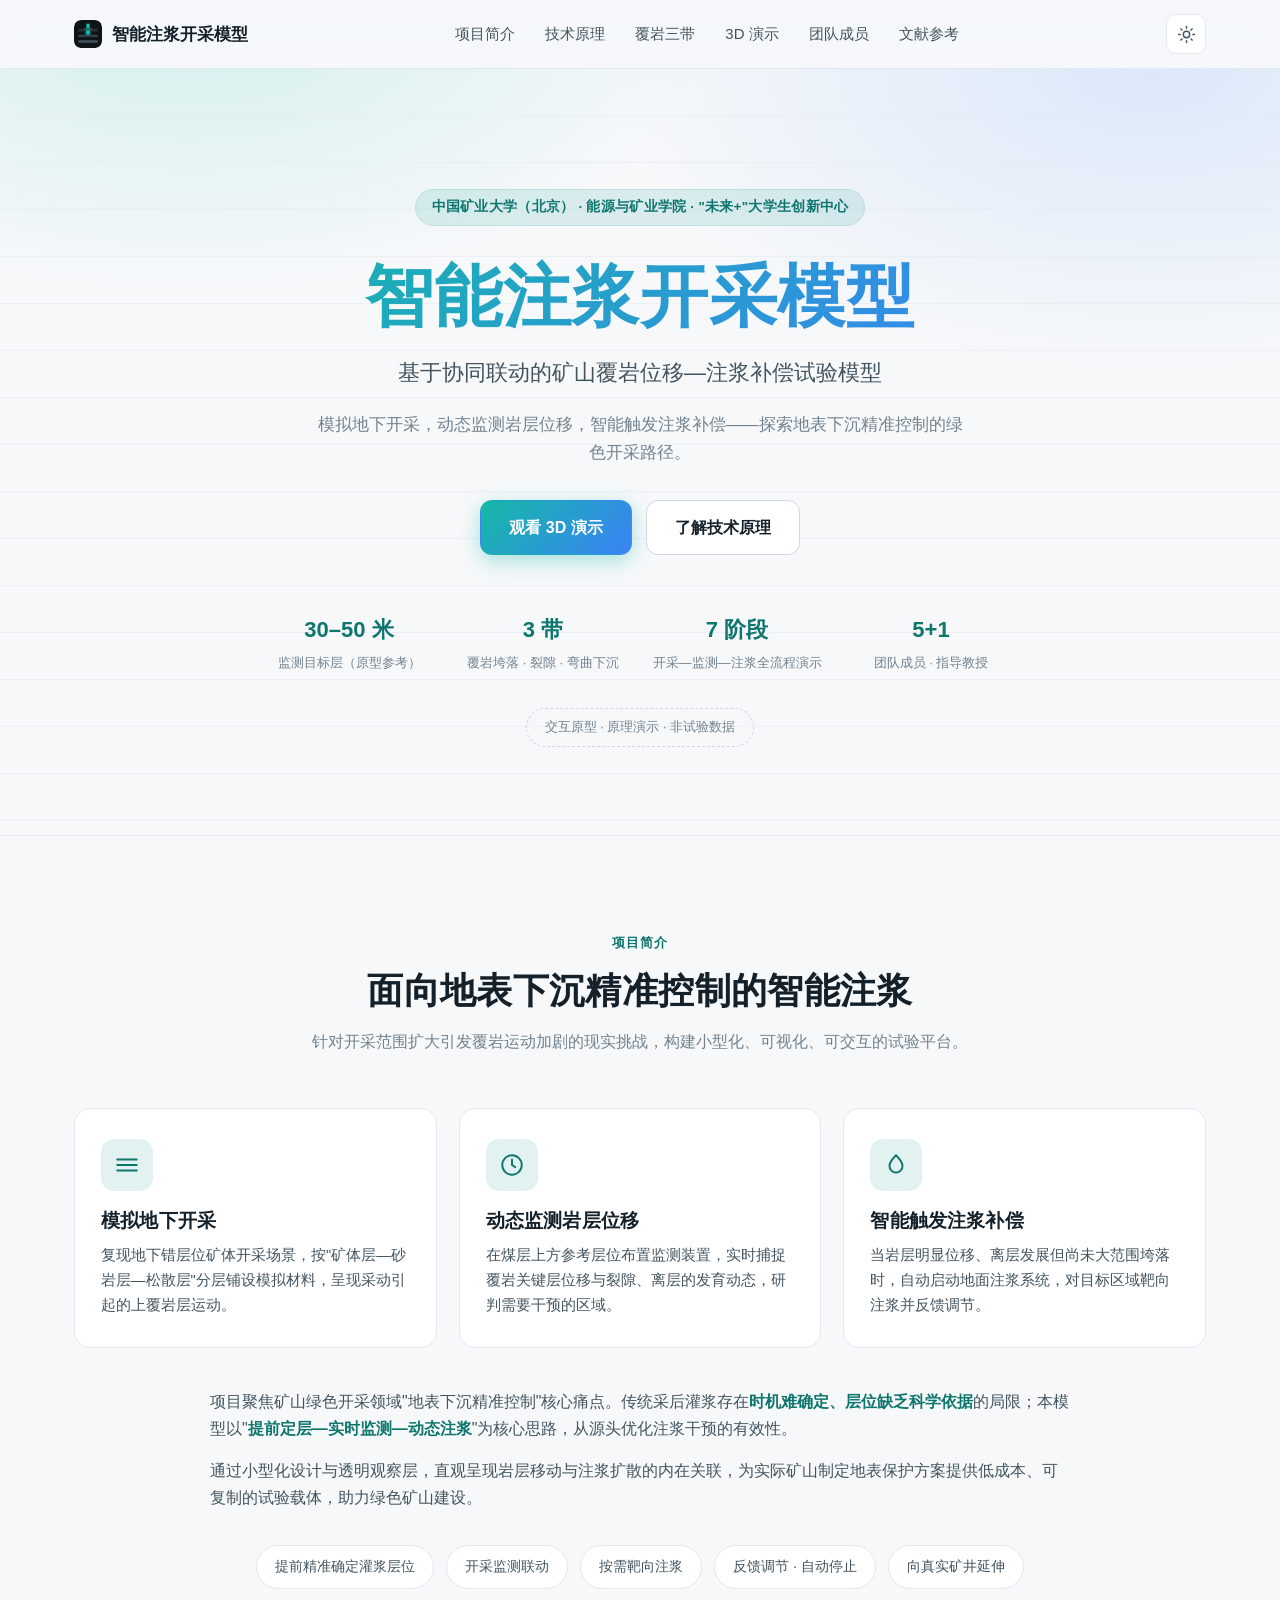
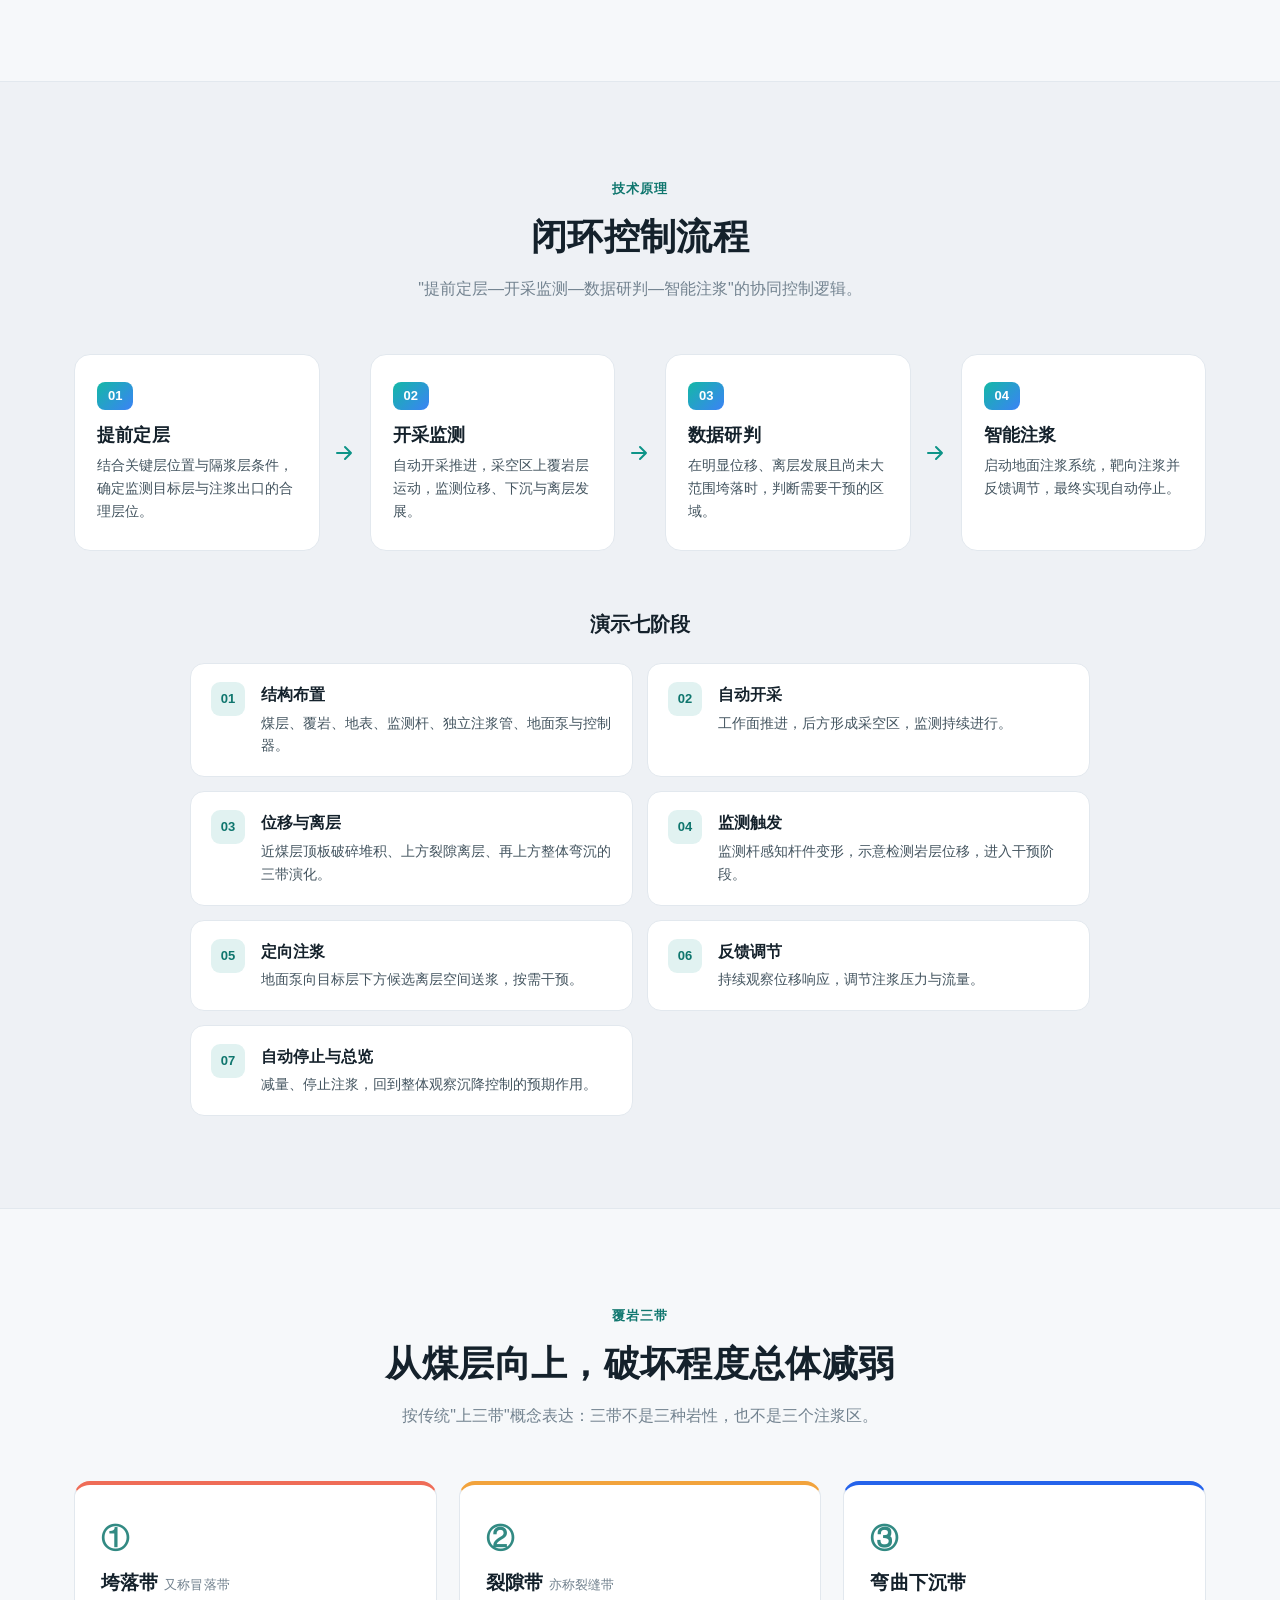
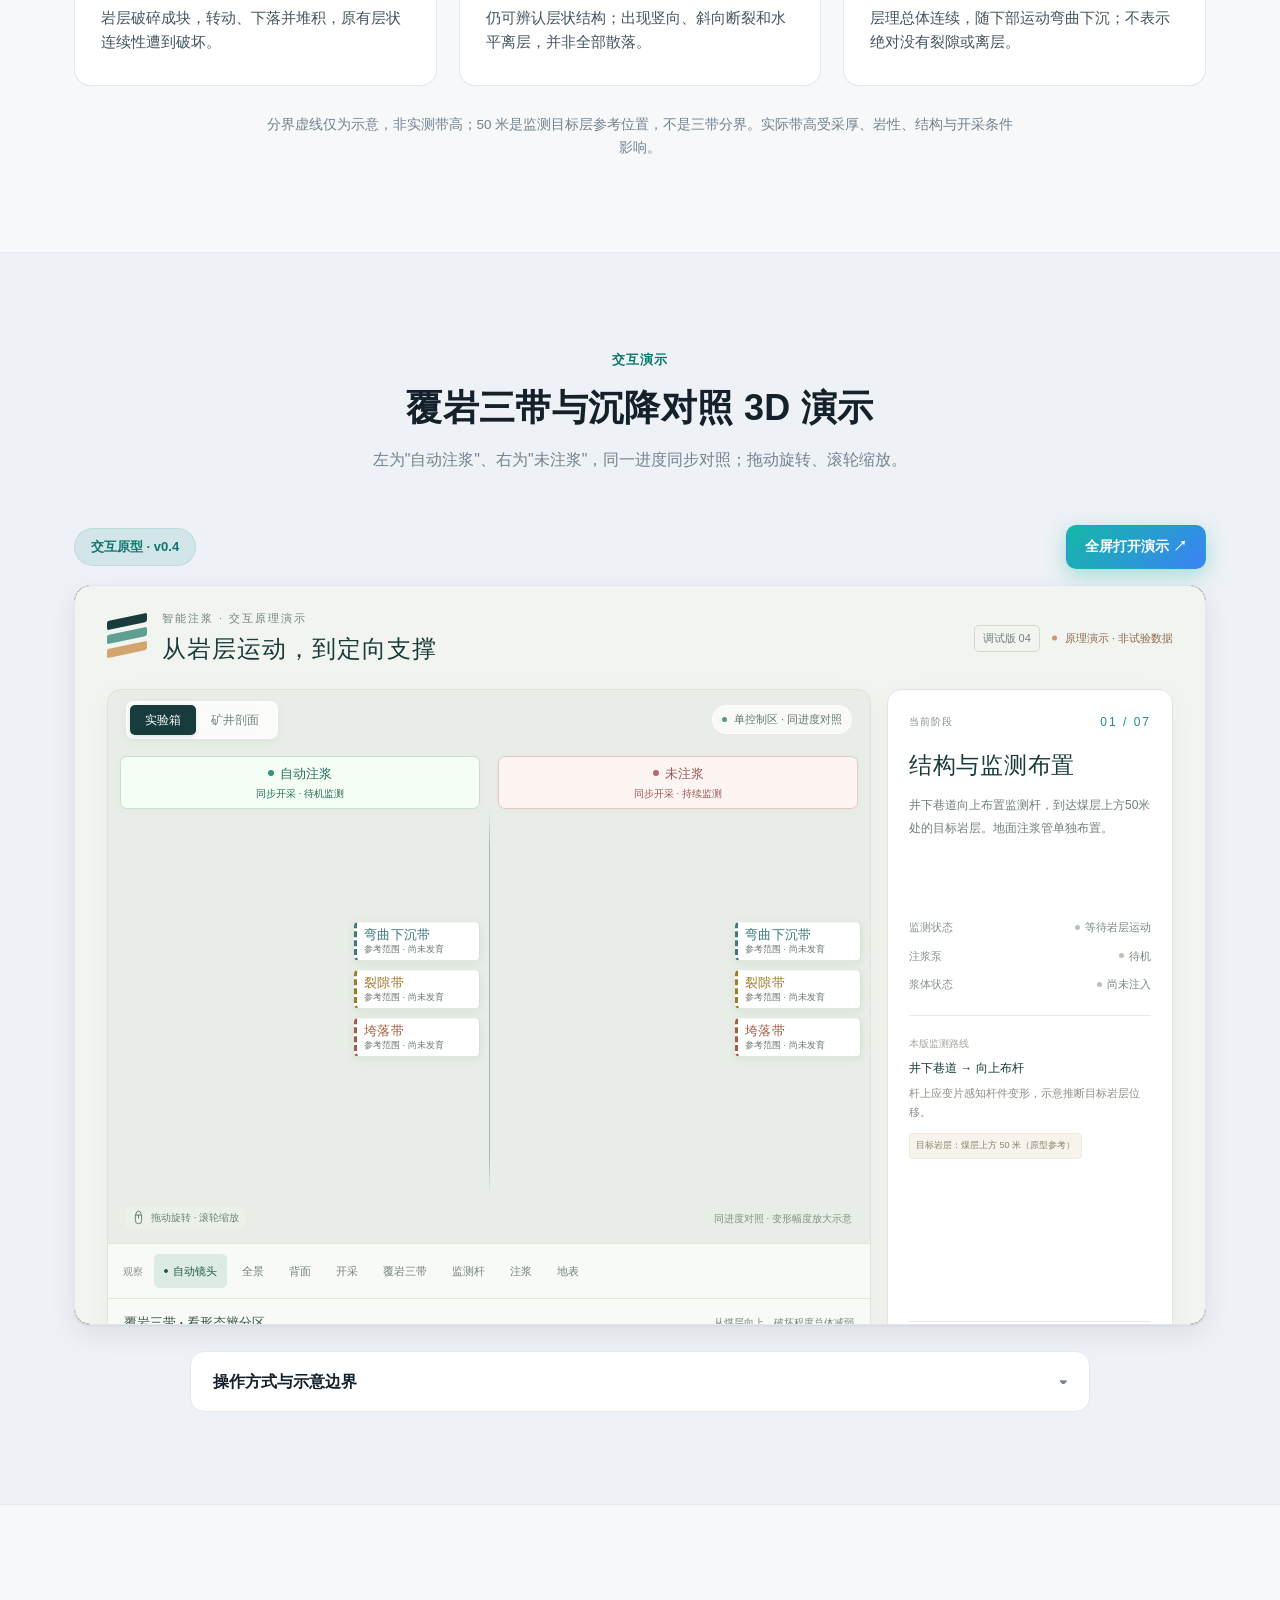
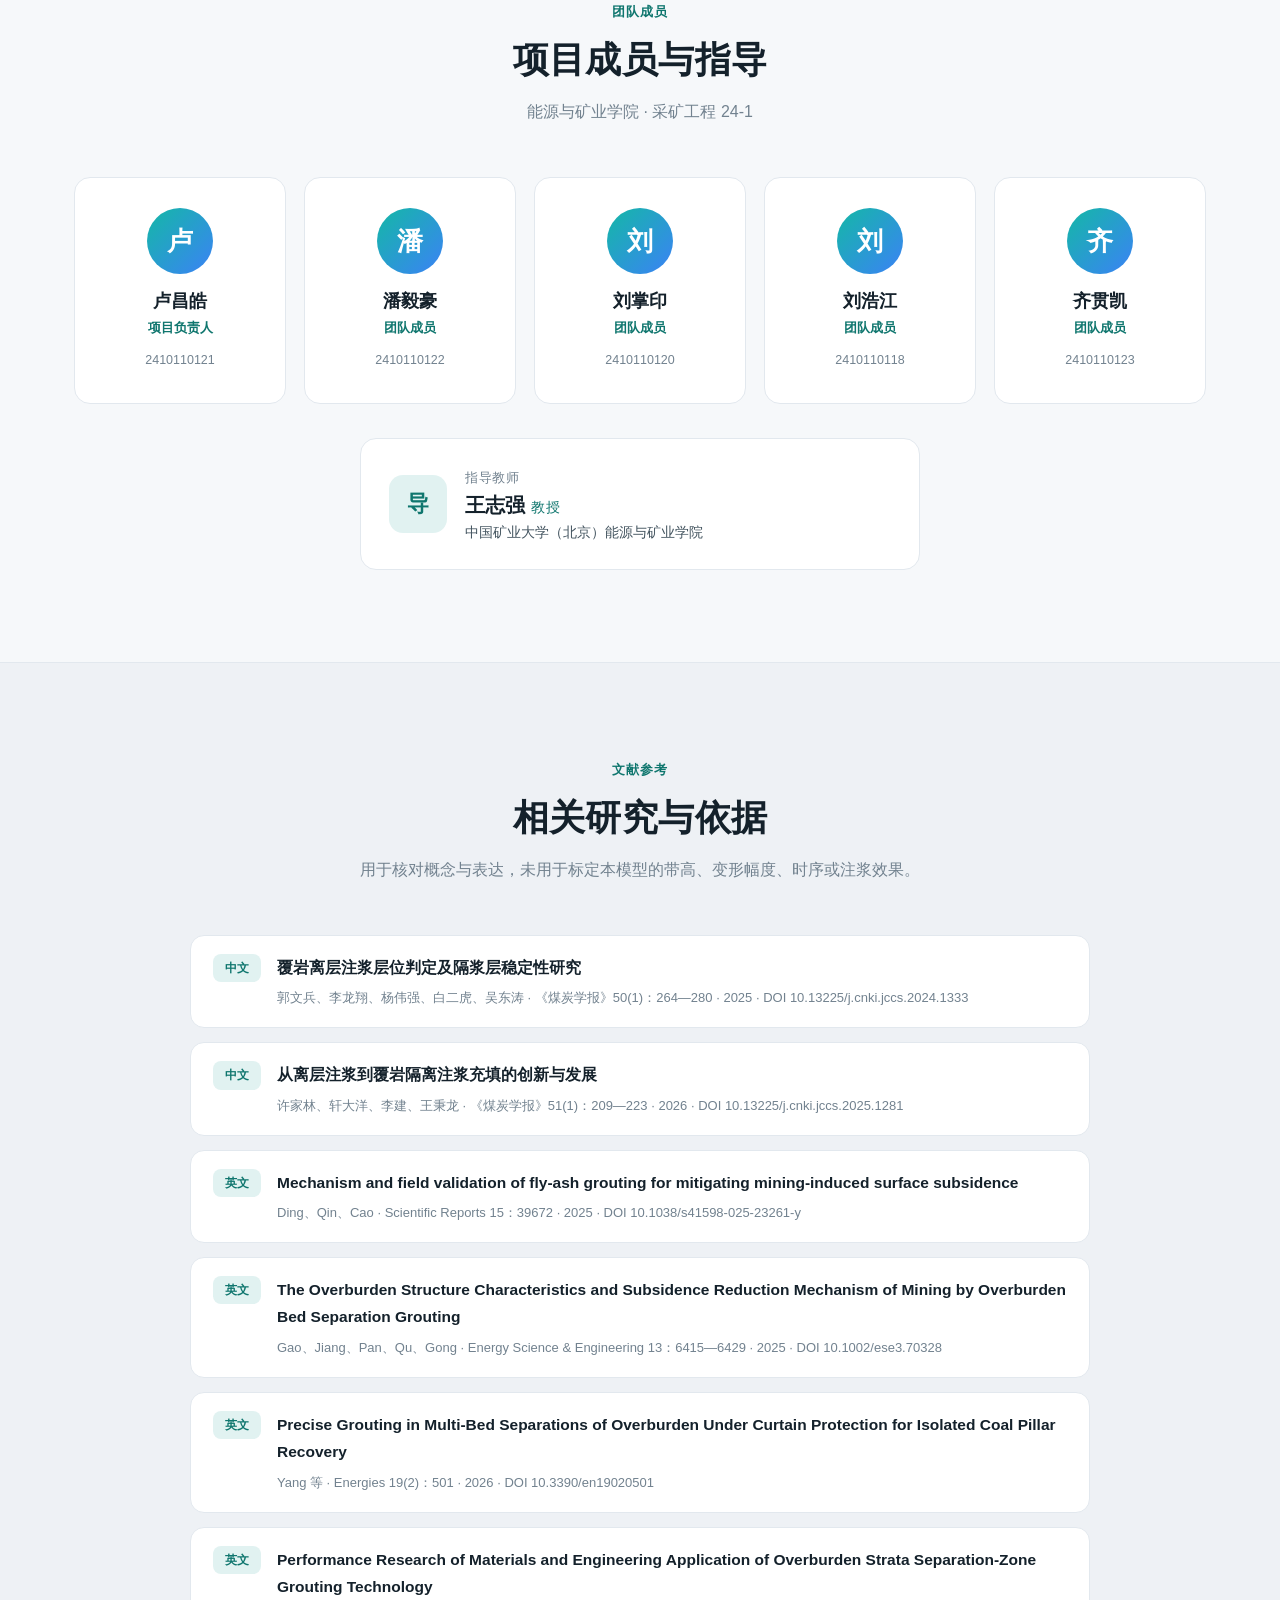
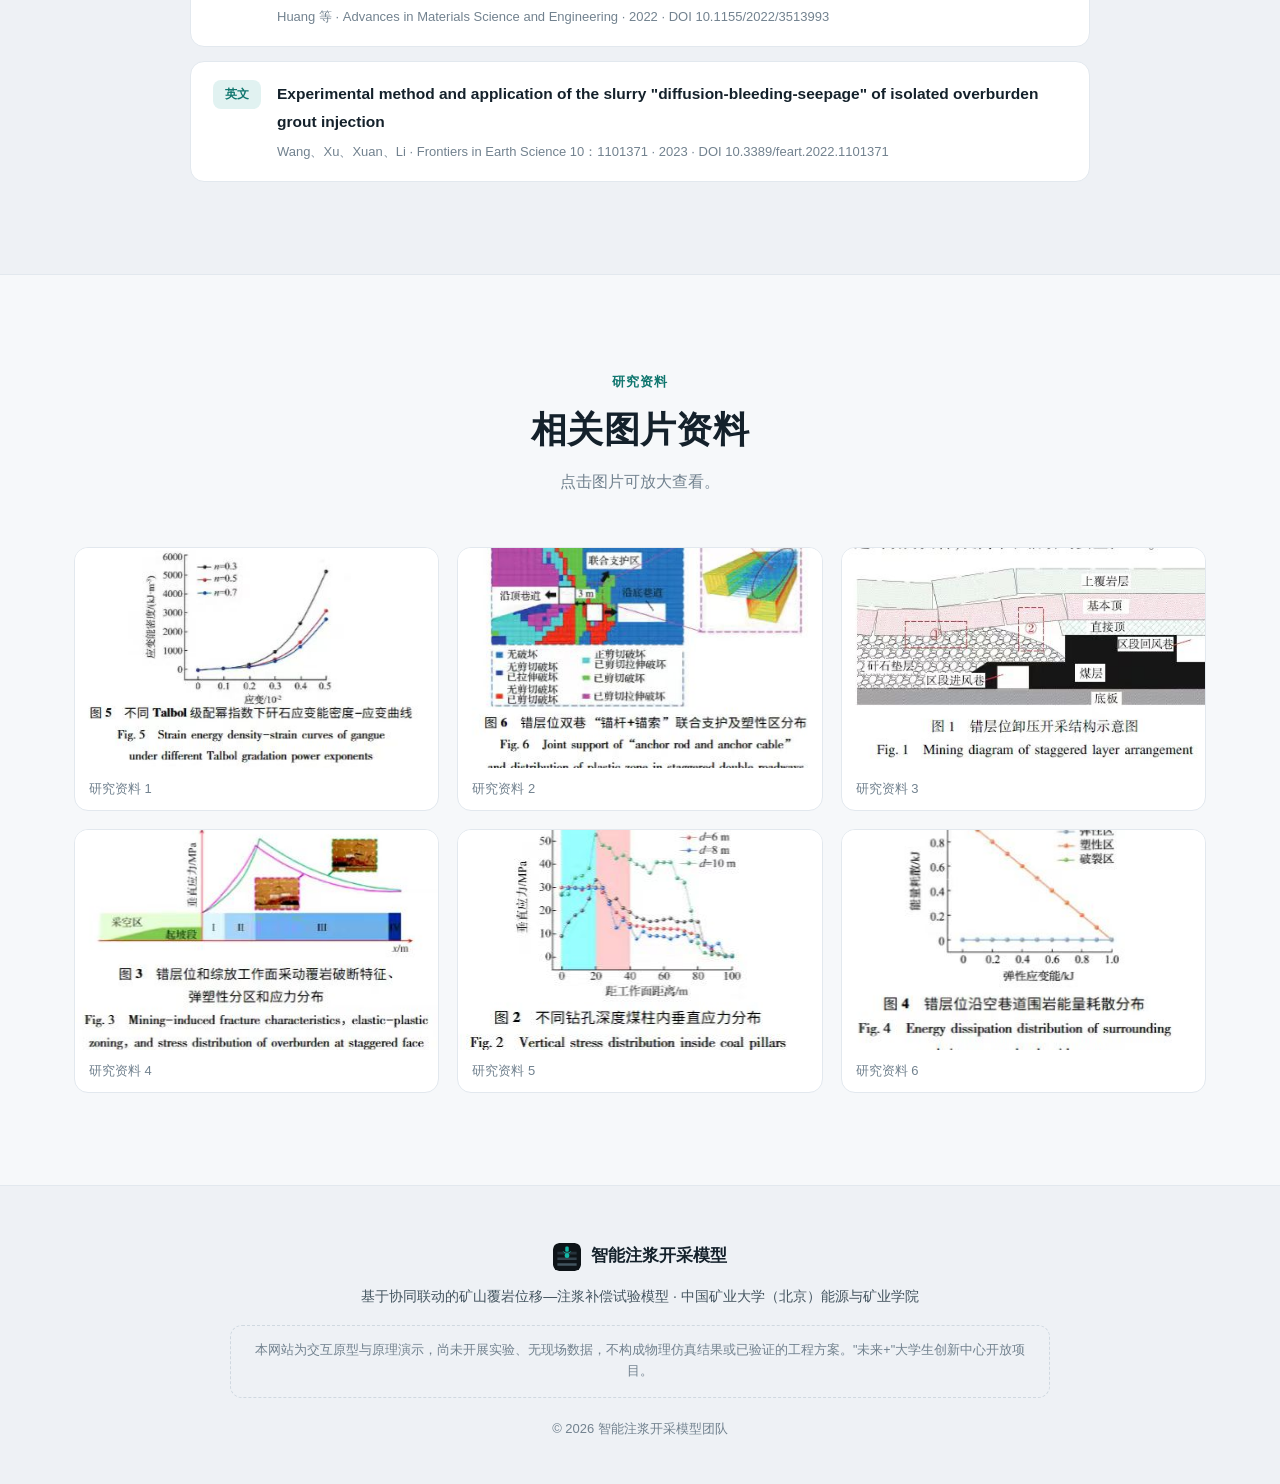
==== commit 92b0ced9: "滚动动画升级：双向触发 + 8 种变体（横向/缩放/3D翻转）+ 交错延迟 + 流程/阶段逐项动画" ====
--- a/index.html
+++ b/index.html
@@ -25,14 +25,14 @@
   <meta property="og:type" content="website">
   <meta property="og:title" content="智能注浆开采模型 · 岩层控制与自动注浆智能系统">
   <meta property="og:description" content="基于协同联动的矿山覆岩位移—注浆补偿试验模型：模拟地下开采、动态监测岩层位移、智能触发注浆补偿。含交互式三维演示。">
-  <meta property="og:url" content="https://lusion357-afk.github.io/intelligent-grouting/">
+  <meta property="og:url" content="https://lusion357-afk.github.io/overburden-displacement-grouting/">
   <meta property="og:site_name" content="智能注浆开采模型">
   <meta property="og:locale" content="zh_CN">
-  <meta property="og:image" content="https://lusion357-afk.github.io/intelligent-grouting/img/og-cover.svg">
+  <meta property="og:image" content="https://lusion357-afk.github.io/overburden-displacement-grouting/img/og-cover.svg">
   <meta name="twitter:card" content="summary_large_image">
-  <meta name="twitter:image" content="https://lusion357-afk.github.io/intelligent-grouting/img/og-cover.svg">
-
-  <link rel="canonical" href="https://lusion357-afk.github.io/intelligent-grouting/">
+  <meta name="twitter:image" content="https://lusion357-afk.github.io/overburden-displacement-grouting/img/og-cover.svg">
+
+  <link rel="canonical" href="https://lusion357-afk.github.io/overburden-displacement-grouting/">
   <link rel="icon" href="img/favicon.svg" type="image/svg+xml">
   <link rel="stylesheet" href="css/style.css">
 </head>
@@ -67,21 +67,21 @@
     <!-- Hero -->
     <section class="hero" aria-label="项目首页">
       <div class="hero-inner">
-        <p class="hero-eyebrow reveal">中国矿业大学（北京） · 能源与矿业学院 · "未来+"大学生创新中心</p>
-        <h1 class="hero-title reveal">智能注浆开采模型</h1>
-        <p class="hero-subtitle reveal">基于协同联动的矿山覆岩位移—注浆补偿试验模型</p>
-        <p class="hero-desc reveal">模拟地下开采，动态监测岩层位移，智能触发注浆补偿——探索地表下沉精准控制的绿色开采路径。</p>
-        <div class="hero-actions reveal">
+        <p class="hero-eyebrow reveal" data-reveal="fade">中国矿业大学（北京） · 能源与矿业学院 · "未来+"大学生创新中心</p>
+        <h1 class="hero-title reveal" data-reveal="up">智能注浆开采模型</h1>
+        <p class="hero-subtitle reveal" data-reveal="left">基于协同联动的矿山覆岩位移—注浆补偿试验模型</p>
+        <p class="hero-desc reveal" data-reveal="right">模拟地下开采，动态监测岩层位移，智能触发注浆补偿——探索地表下沉精准控制的绿色开采路径。</p>
+        <div class="hero-actions reveal" data-reveal="scale">
           <a class="btn btn-primary" href="#demo">观看 3D 演示</a>
           <a class="btn btn-ghost" href="#principle">了解技术原理</a>
         </div>
-        <div class="hero-stats reveal">
+        <div class="hero-stats reveal" data-reveal="up">
           <div class="stat"><span class="stat-num">30–50 米</span><span class="stat-label">监测目标层（原型参考）</span></div>
           <div class="stat"><span class="stat-num">3 带</span><span class="stat-label">覆岩垮落 · 裂隙 · 弯曲下沉</span></div>
           <div class="stat"><span class="stat-num">7 阶段</span><span class="stat-label">开采—监测—注浆全流程演示</span></div>
           <div class="stat"><span class="stat-num">5+1</span><span class="stat-label">团队成员 · 指导教授</span></div>
         </div>
-        <p class="hero-badge reveal">交互原型 · 原理演示 · 非试验数据</p>
+        <p class="hero-badge reveal" data-reveal="fade">交互原型 · 原理演示 · 非试验数据</p>
       </div>
     </section>
 
@@ -142,42 +142,42 @@
           <p class="section-sub">"提前定层—开采监测—数据研判—智能注浆"的协同控制逻辑。</p>
         </div>
 
-        <ol class="flow reveal">
-          <li class="flow-step">
+        <ol class="flow">
+          <li class="flow-step reveal">
             <span class="flow-num">01</span>
             <h3>提前定层</h3>
             <p>结合关键层位置与隔浆层条件，确定监测目标层与注浆出口的合理层位。</p>
           </li>
           <li class="flow-arrow" aria-hidden="true"><svg viewBox="0 0 24 24"><path d="M5 12h14M13 6l6 6-6 6"/></svg></li>
-          <li class="flow-step">
+          <li class="flow-step reveal">
             <span class="flow-num">02</span>
             <h3>开采监测</h3>
             <p>自动开采推进，采空区上覆岩层运动，监测位移、下沉与离层发展。</p>
           </li>
           <li class="flow-arrow" aria-hidden="true"><svg viewBox="0 0 24 24"><path d="M5 12h14M13 6l6 6-6 6"/></svg></li>
-          <li class="flow-step">
+          <li class="flow-step reveal">
             <span class="flow-num">03</span>
             <h3>数据研判</h3>
             <p>在明显位移、离层发展且尚未大范围垮落时，判断需要干预的区域。</p>
           </li>
           <li class="flow-arrow" aria-hidden="true"><svg viewBox="0 0 24 24"><path d="M5 12h14M13 6l6 6-6 6"/></svg></li>
-          <li class="flow-step">
+          <li class="flow-step reveal">
             <span class="flow-num">04</span>
             <h3>智能注浆</h3>
             <p>启动地面注浆系统，靶向注浆并反馈调节，最终实现自动停止。</p>
           </li>
         </ol>
 
-        <div class="stage-block reveal">
-          <h3 class="stage-title">演示七阶段</h3>
+        <div class="stage-block">
+          <h3 class="stage-title reveal">演示七阶段</h3>
           <ol class="stage-list">
-            <li><span class="stage-no">01</span><div><strong>结构布置</strong><p>煤层、覆岩、地表、监测杆、独立注浆管、地面泵与控制器。</p></div></li>
-            <li><span class="stage-no">02</span><div><strong>自动开采</strong><p>工作面推进，后方形成采空区，监测持续进行。</p></div></li>
-            <li><span class="stage-no">03</span><div><strong>位移与离层</strong><p>近煤层顶板破碎堆积、上方裂隙离层、再上方整体弯沉的三带演化。</p></div></li>
-            <li><span class="stage-no">04</span><div><strong>监测触发</strong><p>监测杆感知杆件变形，示意检测岩层位移，进入干预阶段。</p></div></li>
-            <li><span class="stage-no">05</span><div><strong>定向注浆</strong><p>地面泵向目标层下方候选离层空间送浆，按需干预。</p></div></li>
-            <li><span class="stage-no">06</span><div><strong>反馈调节</strong><p>持续观察位移响应，调节注浆压力与流量。</p></div></li>
-            <li><span class="stage-no">07</span><div><strong>自动停止与总览</strong><p>减量、停止注浆，回到整体观察沉降控制的预期作用。</p></div></li>
+            <li class="reveal"><span class="stage-no">01</span><div><strong>结构布置</strong><p>煤层、覆岩、地表、监测杆、独立注浆管、地面泵与控制器。</p></div></li>
+            <li class="reveal"><span class="stage-no">02</span><div><strong>自动开采</strong><p>工作面推进，后方形成采空区，监测持续进行。</p></div></li>
+            <li class="reveal"><span class="stage-no">03</span><div><strong>位移与离层</strong><p>近煤层顶板破碎堆积、上方裂隙离层、再上方整体弯沉的三带演化。</p></div></li>
+            <li class="reveal"><span class="stage-no">04</span><div><strong>监测触发</strong><p>监测杆感知杆件变形，示意检测岩层位移，进入干预阶段。</p></div></li>
+            <li class="reveal"><span class="stage-no">05</span><div><strong>定向注浆</strong><p>地面泵向目标层下方候选离层空间送浆，按需干预。</p></div></li>
+            <li class="reveal"><span class="stage-no">06</span><div><strong>反馈调节</strong><p>持续观察位移响应，调节注浆压力与流量。</p></div></li>
+            <li class="reveal"><span class="stage-no">07</span><div><strong>自动停止与总览</strong><p>减量、停止注浆，回到整体观察沉降控制的预期作用。</p></div></li>
           </ol>
         </div>
       </div>
--- a/css/style.css
+++ b/css/style.css
@@ -637,23 +637,31 @@
 .lightbox-prev { left: 22px; }
 .lightbox-next { right: 22px; }
 
-/* ---------- 滚动入场动画 ---------- */
+/* ---------- 滚动动画（双向触发 · 多变体 · 交错） ---------- */
 html.js .reveal {
   opacity: 0;
-  transform: translateY(26px);
-  transition: opacity 0.6s ease, transform 0.6s ease;
-}
-html.js .reveal.is-visible { opacity: 1; transform: none; }
-
-.hero-inner > .reveal:nth-child(2) { transition-delay: 0.06s; }
-.hero-inner > .reveal:nth-child(3) { transition-delay: 0.12s; }
-.hero-inner > .reveal:nth-child(4) { transition-delay: 0.18s; }
-.hero-inner > .reveal:nth-child(5) { transition-delay: 0.24s; }
-.hero-inner > .reveal:nth-child(6) { transition-delay: 0.30s; }
-.hero-inner > .reveal:nth-child(7) { transition-delay: 0.36s; }
+  transform: translateY(30px);
+  transition: opacity 0.75s cubic-bezier(0.22, 0.61, 0.36, 1),
+    transform 0.75s cubic-bezier(0.22, 0.61, 0.36, 1);
+}
+
+/* 方向 / 形式变体 */
+html.js .reveal[data-reveal="fade"]  { transform: none; }
+html.js .reveal[data-reveal="down"]  { transform: translateY(-30px); }
+html.js .reveal[data-reveal="left"]  { transform: translateX(-54px); }
+html.js .reveal[data-reveal="right"] { transform: translateX(54px); }
+html.js .reveal[data-reveal="scale"] { transform: scale(0.86); }
+html.js .reveal[data-reveal="zoom"]  { transform: scale(1.08); }
+html.js .reveal[data-reveal="flip"]  { transform: perspective(900px) rotateX(14deg) translateY(16px); }
+
+html.js .reveal.is-visible {
+  opacity: 1;
+  transform: none;
+  transition-delay: var(--d, 0s);
+}
 
 @media (prefers-reduced-motion: reduce) {
-  html.js .reveal { opacity: 1; transform: none; transition: none; }
+  html.js .reveal { opacity: 1 !important; transform: none !important; transition: none !important; }
   html { scroll-behavior: auto; }
 }
 
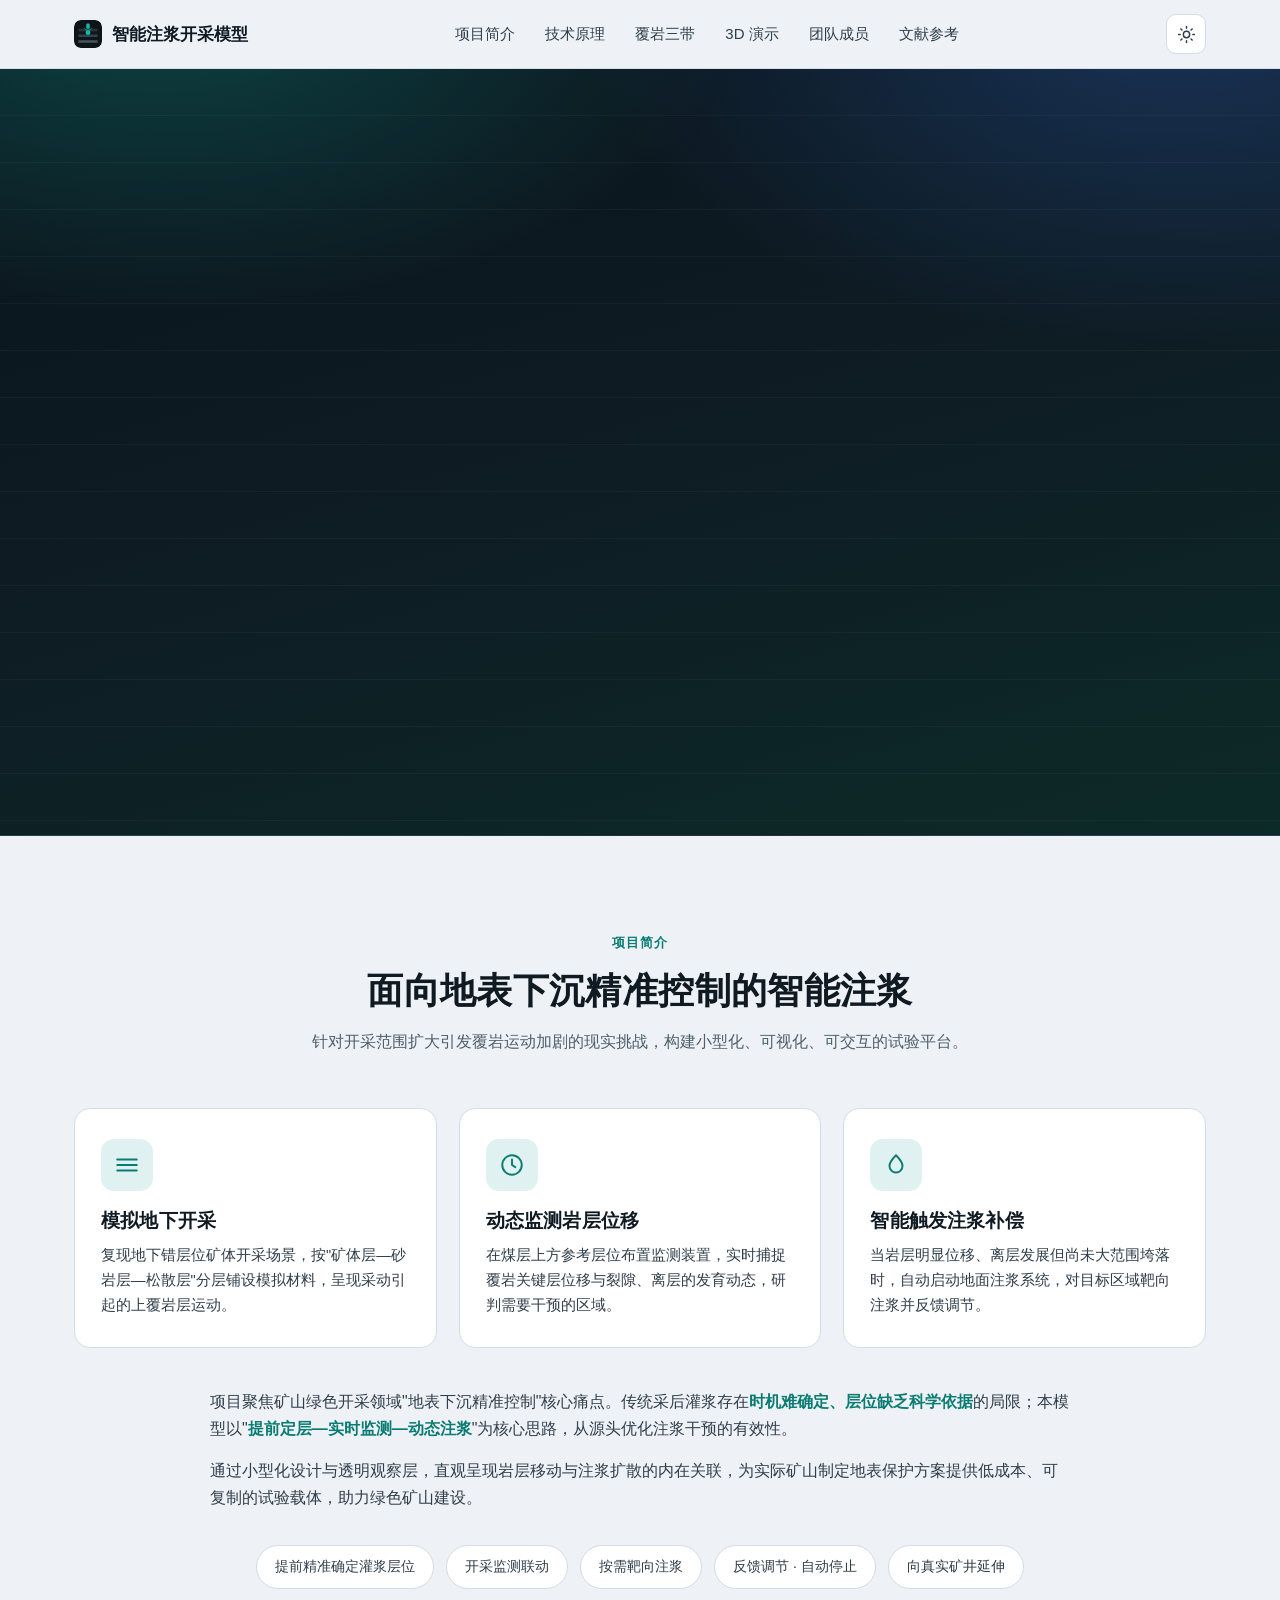
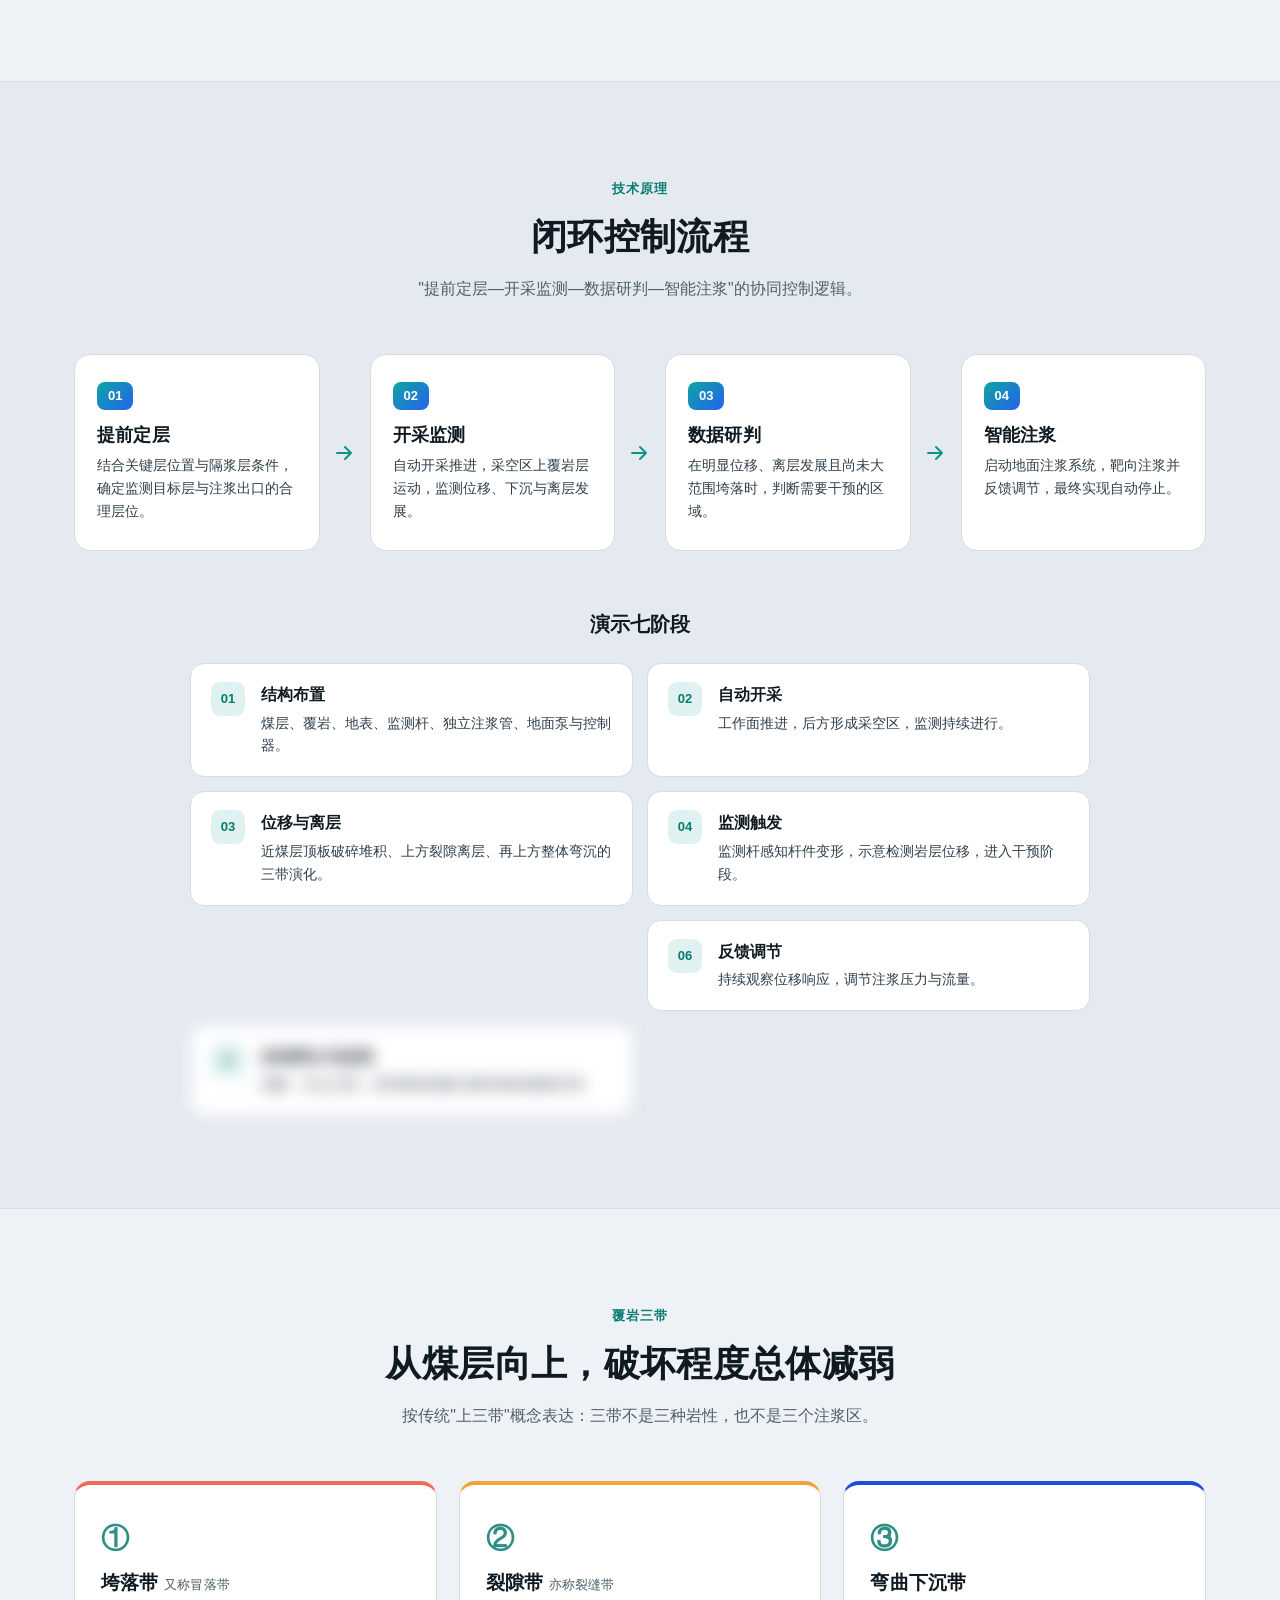
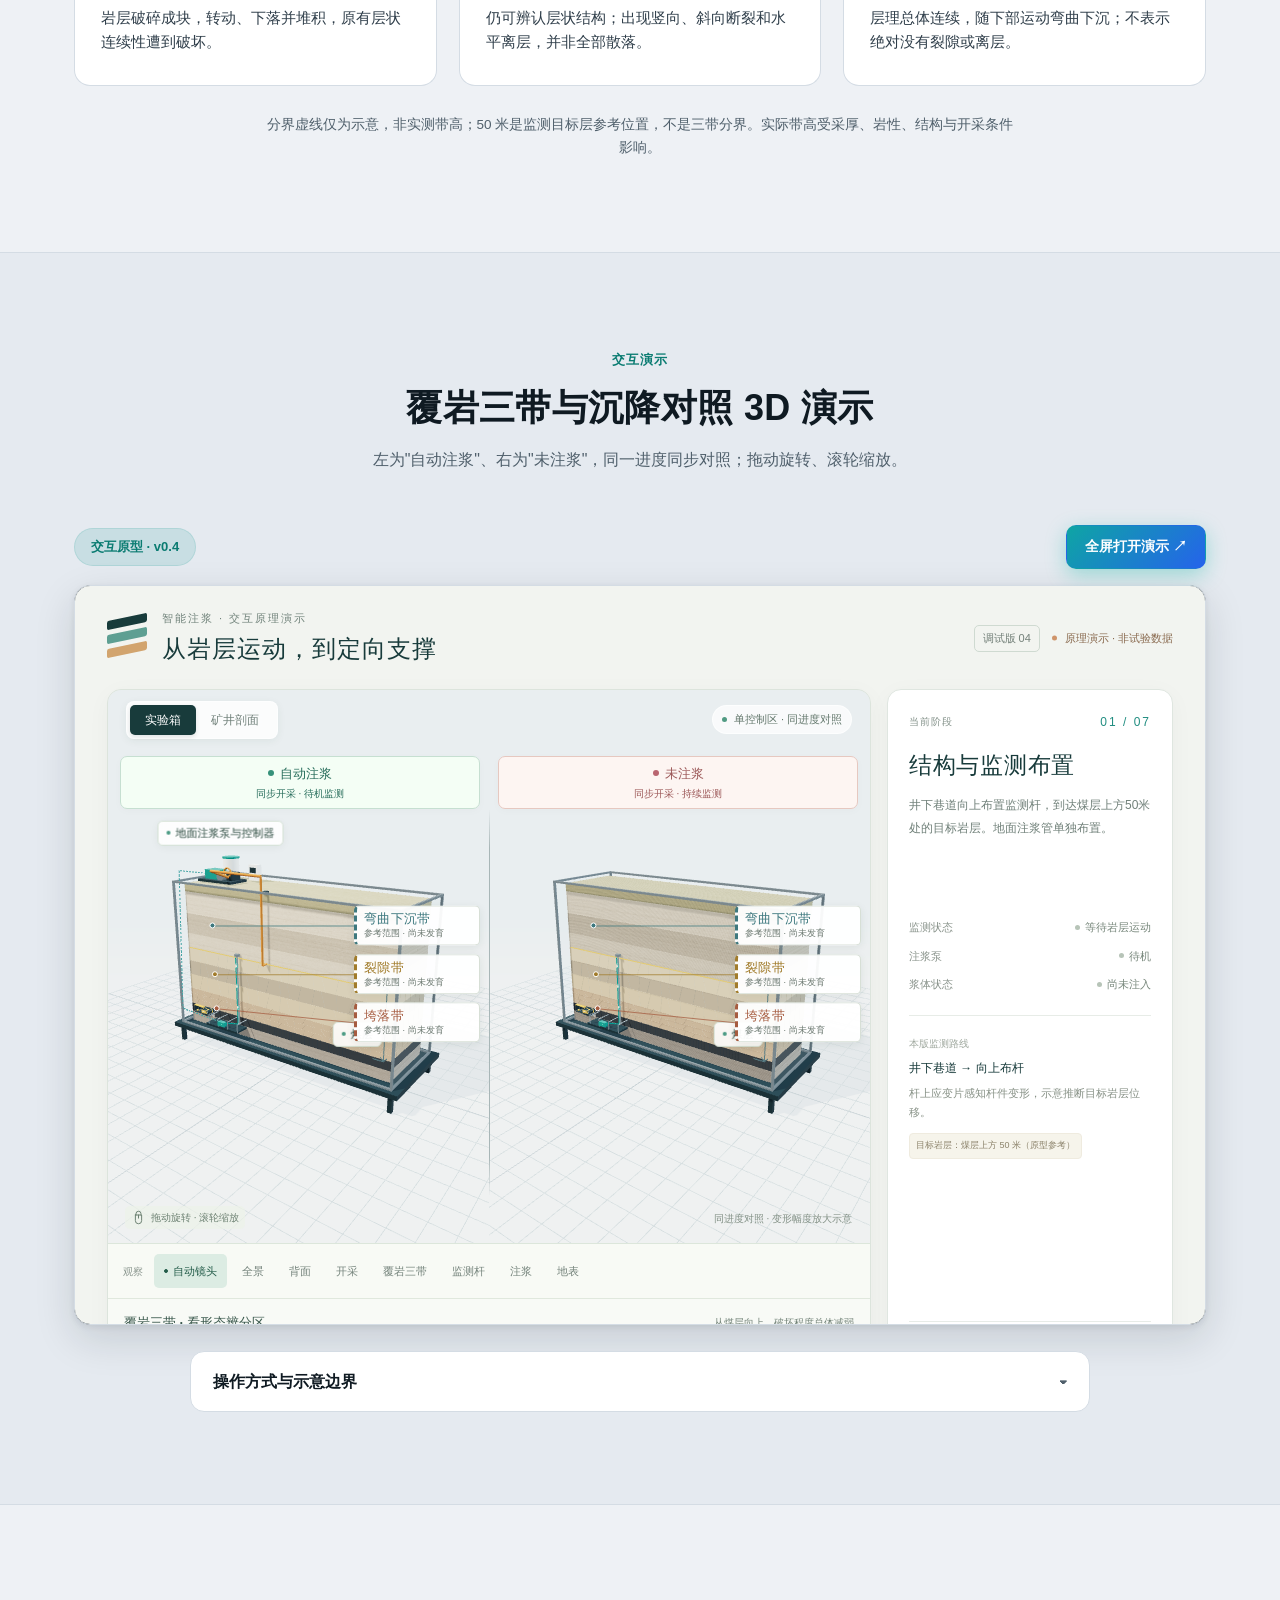
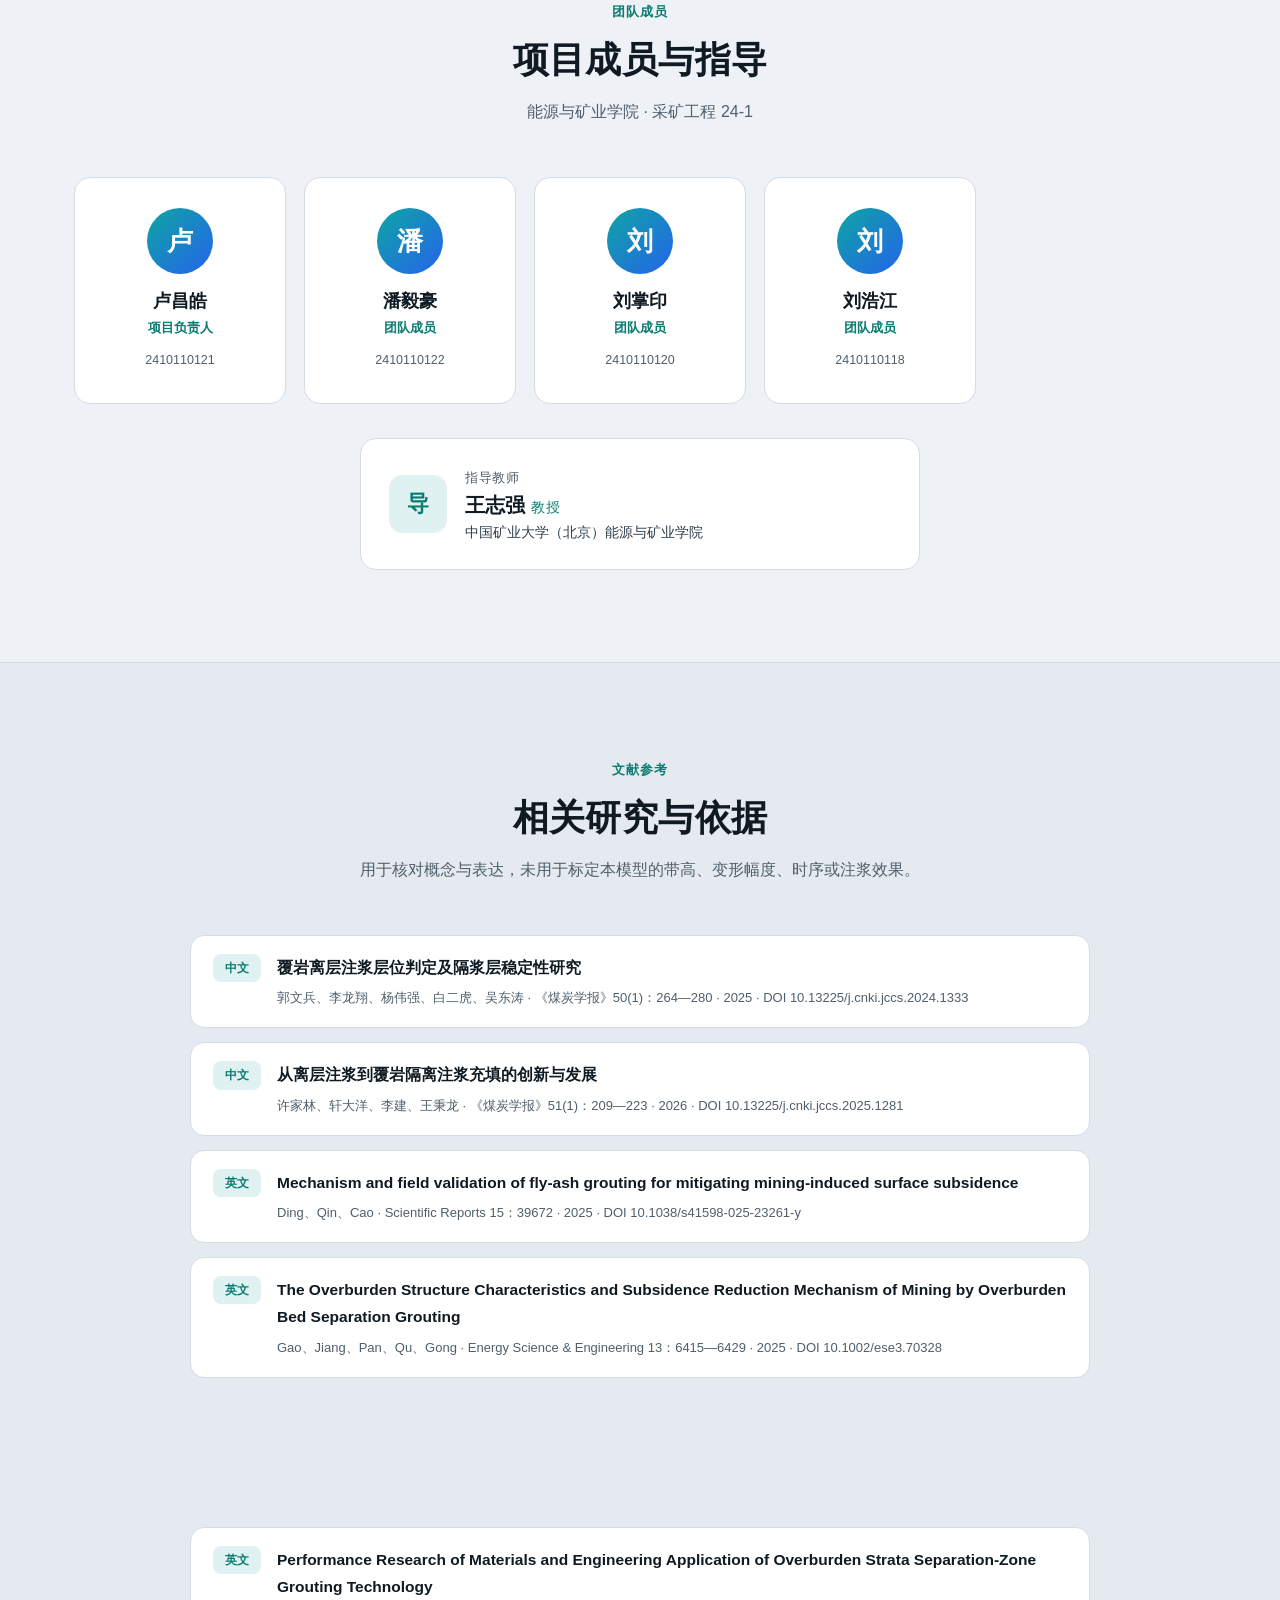
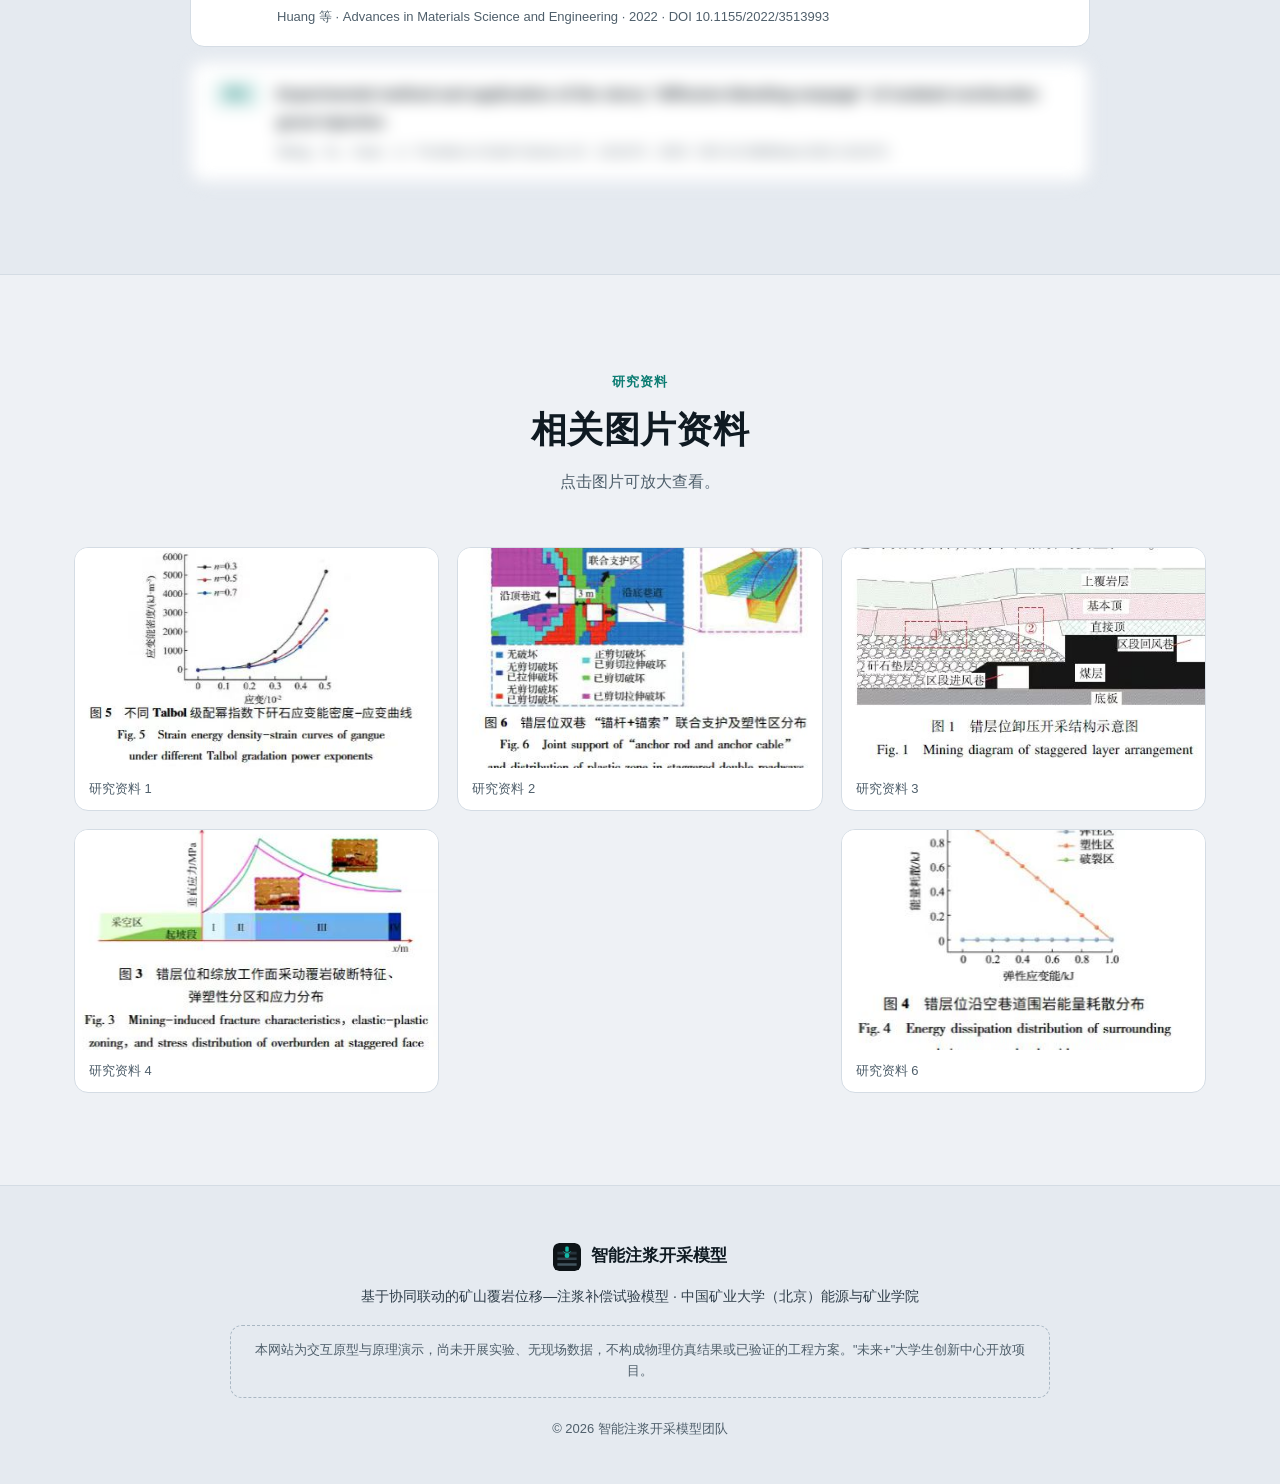
==== commit dfb0e579: "新增幕帘/箭头穿梭/由小变大/发散四种动画 + 首屏常暗深色区 + 整体配色对比度增强" ====
--- a/index.html
+++ b/index.html
@@ -71,11 +71,11 @@
         <h1 class="hero-title reveal" data-reveal="up">智能注浆开采模型</h1>
         <p class="hero-subtitle reveal" data-reveal="left">基于协同联动的矿山覆岩位移—注浆补偿试验模型</p>
         <p class="hero-desc reveal" data-reveal="right">模拟地下开采，动态监测岩层位移，智能触发注浆补偿——探索地表下沉精准控制的绿色开采路径。</p>
-        <div class="hero-actions reveal" data-reveal="scale">
+        <div class="hero-actions reveal" data-reveal="grow">
           <a class="btn btn-primary" href="#demo">观看 3D 演示</a>
           <a class="btn btn-ghost" href="#principle">了解技术原理</a>
         </div>
-        <div class="hero-stats reveal" data-reveal="up">
+        <div class="hero-stats reveal" data-reveal="radiate">
           <div class="stat"><span class="stat-num">30–50 米</span><span class="stat-label">监测目标层（原型参考）</span></div>
           <div class="stat"><span class="stat-num">3 带</span><span class="stat-label">覆岩垮落 · 裂隙 · 弯曲下沉</span></div>
           <div class="stat"><span class="stat-num">7 阶段</span><span class="stat-label">开采—监测—注浆全流程演示</span></div>
--- a/css/style.css
+++ b/css/style.css
@@ -5,48 +5,44 @@
 
 /* ---------- 主题变量 ---------- */
 :root {
-  --bg: #f6f8fa;
-  --bg-alt: #eef1f5;
+  --bg: #eef1f5;
+  --bg-alt: #e5eaf0;
   --surface: #ffffff;
-  --surface-2: #f0f4f7;
-  --border: #e2e8ee;
-  --border-strong: #cfd8e0;
-  --text: #14212b;
-  --text-soft: #43545f;
-  --text-muted: #72828f;
+  --surface-2: #edf1f5;
+  --border: #d4dce4;
+  --border-strong: #a9b7c3;
+  --text: #0f1a22;
+  --text-soft: #2f3e4a;
+  --text-muted: #4f5f6b;
   --accent: #0d9488;
-  --accent-strong: #0f766e;
-  --accent-2: #2563eb;
-  --accent-soft: rgba(13, 148, 136, 0.12);
-  --accent-soft-2: rgba(37, 99, 235, 0.12);
-  --grad: linear-gradient(135deg, #14b8a6, #3b82f6);
-  --shadow-sm: 0 1px 2px rgba(16, 24, 32, 0.06);
-  --shadow: 0 1px 2px rgba(16, 24, 32, 0.06), 0 10px 28px rgba(16, 24, 32, 0.08);
-  --header-bg: rgba(246, 248, 250, 0.82);
-  --hero-glow-1: rgba(20, 184, 166, 0.16);
-  --hero-glow-2: rgba(59, 130, 246, 0.14);
+  --accent-strong: #0b7c72;
+  --accent-2: #1d4ed8;
+  --accent-soft: rgba(13, 148, 136, 0.13);
+  --accent-soft-2: rgba(29, 78, 216, 0.12);
+  --grad: linear-gradient(135deg, #0ea5a4, #2563eb);
+  --shadow-sm: 0 1px 2px rgba(15, 26, 34, 0.08);
+  --shadow: 0 2px 6px rgba(15, 26, 34, 0.08), 0 14px 40px rgba(15, 26, 34, 0.14);
+  --header-bg: rgba(238, 241, 245, 0.86);
 }
 
 html[data-theme="dark"] {
-  --bg: #0e1418;
-  --bg-alt: #11191f;
-  --surface: #172128;
-  --surface-2: #1c2932;
-  --border: #26343e;
-  --border-strong: #354650;
-  --text: #e9eff3;
-  --text-soft: #b7c5cd;
-  --text-muted: #82939e;
+  --bg: #080d11;
+  --bg-alt: #0b1217;
+  --surface: #141d25;
+  --surface-2: #1b2832;
+  --border: #2b3a46;
+  --border-strong: #44565f;
+  --text: #f3f7fa;
+  --text-soft: #c7d3db;
+  --text-muted: #94a4af;
   --accent: #2dd4bf;
-  --accent-strong: #14b8a6;
+  --accent-strong: #5eead4;
   --accent-2: #60a5fa;
-  --accent-soft: rgba(45, 212, 191, 0.14);
-  --accent-soft-2: rgba(96, 165, 250, 0.14);
-  --shadow-sm: 0 1px 2px rgba(0, 0, 0, 0.4);
-  --shadow: 0 1px 2px rgba(0, 0, 0, 0.4), 0 14px 36px rgba(0, 0, 0, 0.5);
-  --header-bg: rgba(14, 20, 24, 0.8);
-  --hero-glow-1: rgba(20, 184, 166, 0.14);
-  --hero-glow-2: rgba(59, 130, 246, 0.14);
+  --accent-soft: rgba(45, 212, 191, 0.16);
+  --accent-soft-2: rgba(96, 165, 250, 0.15);
+  --shadow-sm: 0 1px 2px rgba(0, 0, 0, 0.45);
+  --shadow: 0 2px 6px rgba(0, 0, 0, 0.45), 0 16px 44px rgba(0, 0, 0, 0.55);
+  --header-bg: rgba(8, 13, 17, 0.84);
 }
 
 /* ---------- 基础 ---------- */
@@ -152,17 +148,18 @@
 .hero {
   position: relative;
   overflow: hidden;
+  color: #e8eef3;
   background:
-    radial-gradient(900px 500px at 15% -10%, var(--hero-glow-1), transparent 60%),
-    radial-gradient(900px 500px at 90% 0%, var(--hero-glow-2), transparent 60%),
-    var(--bg);
-  border-bottom: 1px solid var(--border);
+    radial-gradient(1000px 560px at 12% -12%, rgba(20, 184, 166, 0.30), transparent 60%),
+    radial-gradient(1000px 560px at 92% -8%, rgba(59, 130, 246, 0.26), transparent 60%),
+    linear-gradient(165deg, #0a141b 0%, #0e1c24 50%, #0c2a27 100%);
+  border-bottom: 1px solid rgba(255, 255, 255, 0.08);
 }
 .hero::before {
   content: "";
   position: absolute; inset: 0;
-  background-image: repeating-linear-gradient(180deg, transparent 0 46px, var(--border) 46px 47px);
-  opacity: 0.5;
+  background-image: repeating-linear-gradient(180deg, transparent 0 46px, rgba(255, 255, 255, 0.05) 46px 47px);
+  opacity: 0.7;
   pointer-events: none;
 }
 .hero-inner {
@@ -253,6 +250,17 @@
   border-radius: 999px;
 }
 
+/* Hero 常暗配色（明暗主题下均保持深色，与内容区形成明暗对比） */
+.hero .hero-eyebrow { color: #5eead4; background: rgba(20, 184, 166, 0.15); border-color: rgba(45, 212, 191, 0.32); }
+.hero .hero-title { background: linear-gradient(135deg, #2dd4bf, #60a5fa); -webkit-background-clip: text; background-clip: text; }
+.hero .hero-subtitle { color: #c7d3db; }
+.hero .hero-desc { color: #9fb0ba; }
+.hero .stat-num { color: #5eead4; }
+.hero .stat-label { color: #8aa0ac; }
+.hero .hero-badge { color: #94a4af; border-color: rgba(148, 163, 184, 0.42); }
+.hero .btn-ghost { background: rgba(255, 255, 255, 0.06); color: #e8eef3; border-color: rgba(148, 163, 184, 0.38); }
+.hero .btn-ghost:hover { border-color: #2dd4bf; color: #5eead4; background: rgba(255, 255, 255, 0.10); }
+
 /* ---------- Section 通用 ---------- */
 .section { padding: 92px 0; }
 .section-alt { background: var(--bg-alt); border-top: 1px solid var(--border); border-bottom: 1px solid var(--border); }
@@ -640,28 +648,41 @@
 /* ---------- 滚动动画（双向触发 · 多变体 · 交错） ---------- */
 html.js .reveal {
   opacity: 0;
-  transform: translateY(30px);
-  transition: opacity 0.75s cubic-bezier(0.22, 0.61, 0.36, 1),
-    transform 0.75s cubic-bezier(0.22, 0.61, 0.36, 1);
+  transform: translateY(34px);
+  transition:
+    opacity 0.7s cubic-bezier(0.22, 0.61, 0.36, 1),
+    transform 0.7s cubic-bezier(0.22, 0.61, 0.36, 1),
+    clip-path 0.7s cubic-bezier(0.22, 0.61, 0.36, 1),
+    filter 0.7s cubic-bezier(0.22, 0.61, 0.36, 1);
 }
 
 /* 方向 / 形式变体 */
-html.js .reveal[data-reveal="fade"]  { transform: none; }
-html.js .reveal[data-reveal="down"]  { transform: translateY(-30px); }
-html.js .reveal[data-reveal="left"]  { transform: translateX(-54px); }
-html.js .reveal[data-reveal="right"] { transform: translateX(54px); }
-html.js .reveal[data-reveal="scale"] { transform: scale(0.86); }
-html.js .reveal[data-reveal="zoom"]  { transform: scale(1.08); }
-html.js .reveal[data-reveal="flip"]  { transform: perspective(900px) rotateX(14deg) translateY(16px); }
+html.js .reveal[data-reveal="fade"]     { transform: none; }
+html.js .reveal[data-reveal="up"]       { transform: translateY(34px); }
+html.js .reveal[data-reveal="left"]     { transform: translateX(-56px); }
+html.js .reveal[data-reveal="right"]    { transform: translateX(56px); }
+html.js .reveal[data-reveal="grow"]     { transform: scale(0.3) translateY(10px); }          /* 由小变大 */
+html.js .reveal[data-reveal="curtain"]  { transform: none; clip-path: inset(0 50% 0 50%); }  /* 幕帘拉开 */
+html.js .reveal[data-reveal="swoosh"]   { transform: translateX(150px) skewX(-16deg); }      /* 箭头穿梭 */
+html.js .reveal[data-reveal="radiate"]  { transform: scale(0.4); filter: blur(8px); }        /* 发散 */
+html.js .reveal[data-reveal="flip"]     { transform: perspective(900px) rotateX(14deg) translateY(16px); } /* 3D 翻转 */
 
 html.js .reveal.is-visible {
   opacity: 1;
   transform: none;
+  clip-path: inset(0);
+  filter: blur(0);
   transition-delay: var(--d, 0s);
 }
 
 @media (prefers-reduced-motion: reduce) {
-  html.js .reveal { opacity: 1 !important; transform: none !important; transition: none !important; }
+  html.js .reveal {
+    opacity: 1 !important;
+    transform: none !important;
+    clip-path: inset(0) !important;
+    filter: none !important;
+    transition: none !important;
+  }
   html { scroll-behavior: auto; }
 }
 
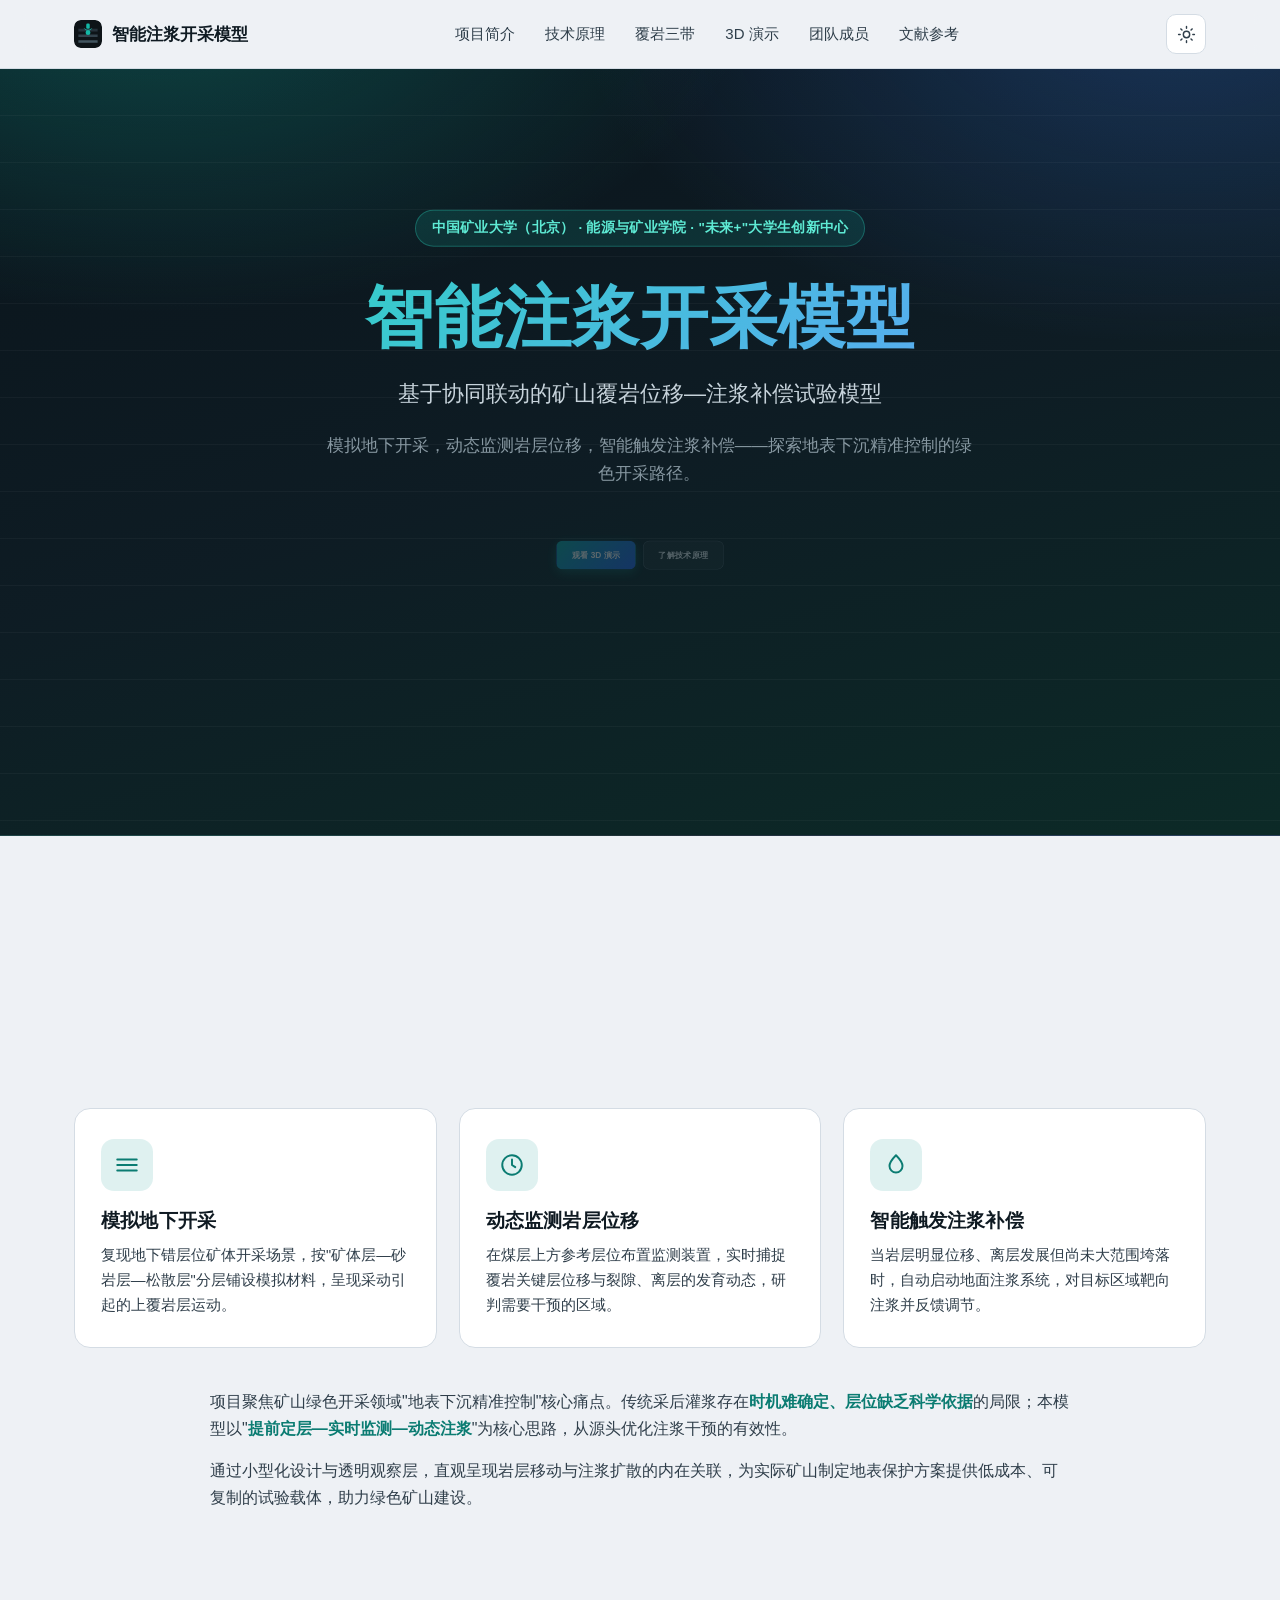
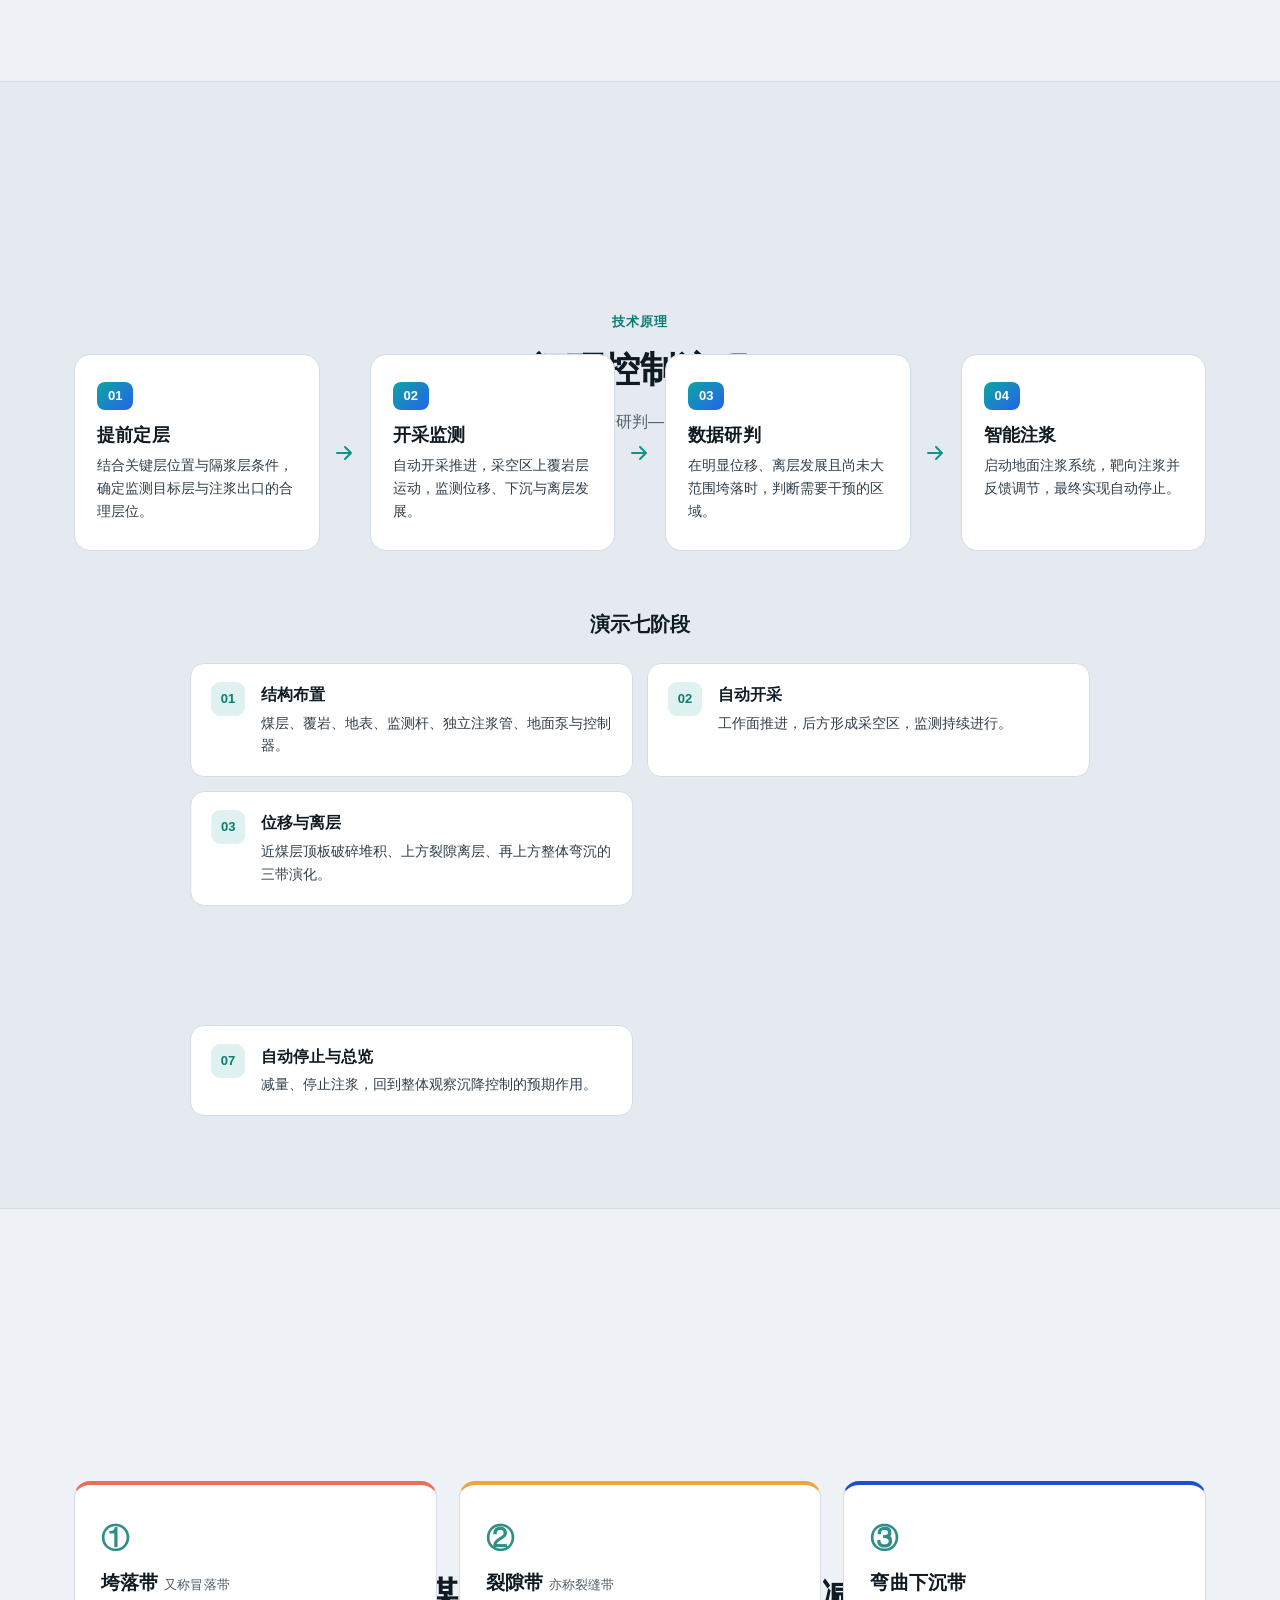
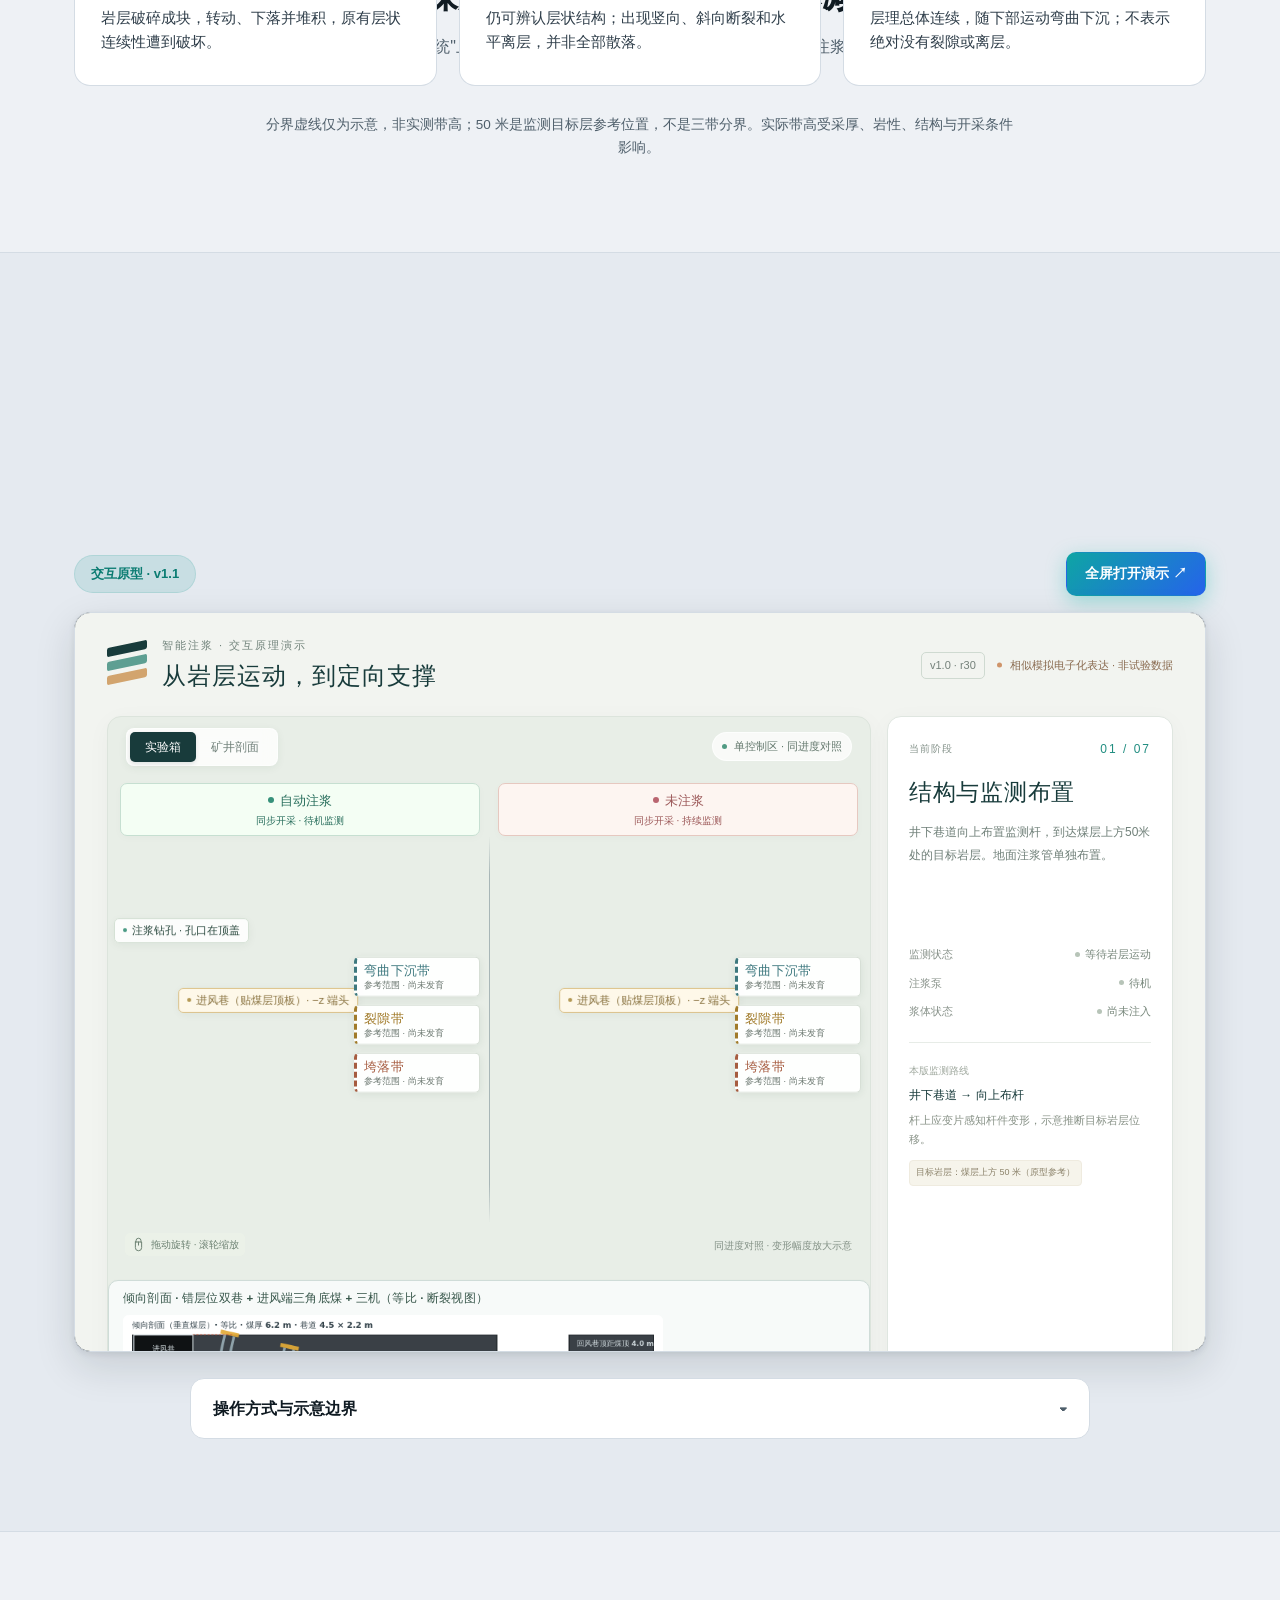
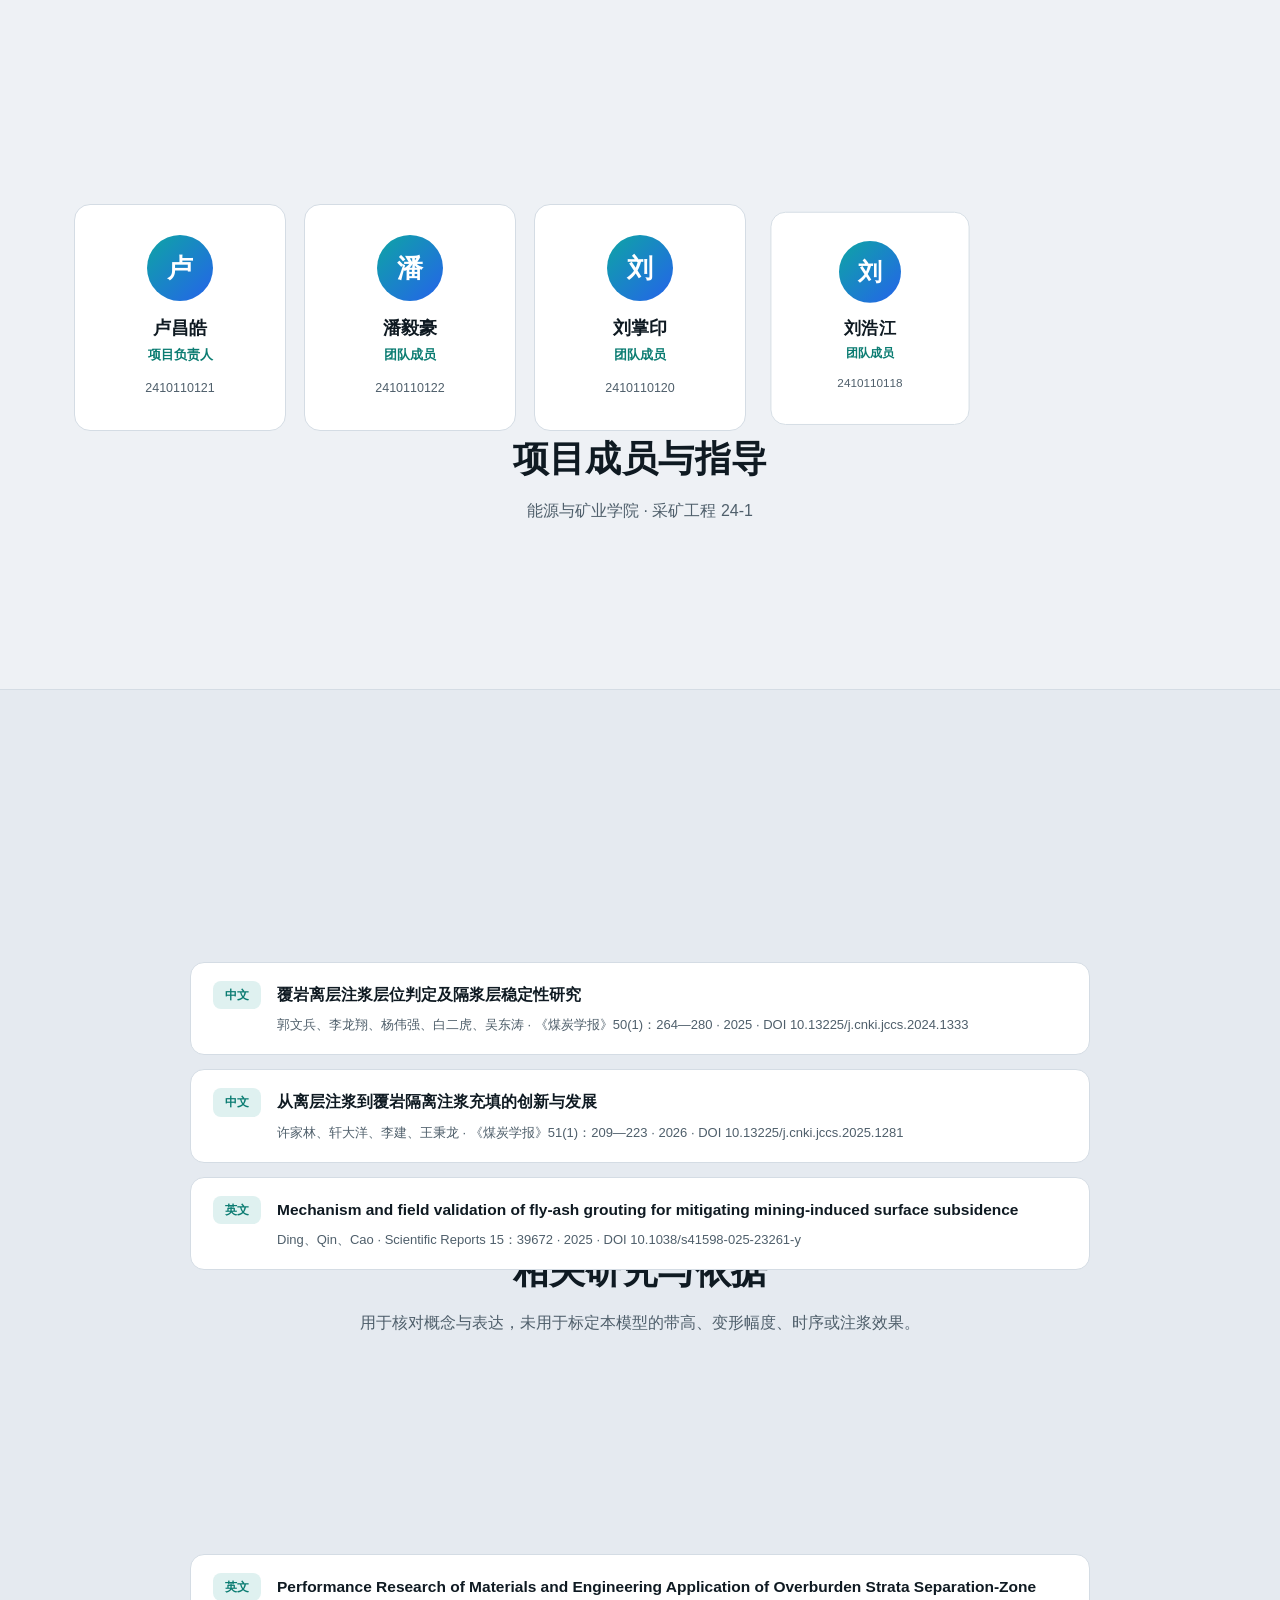
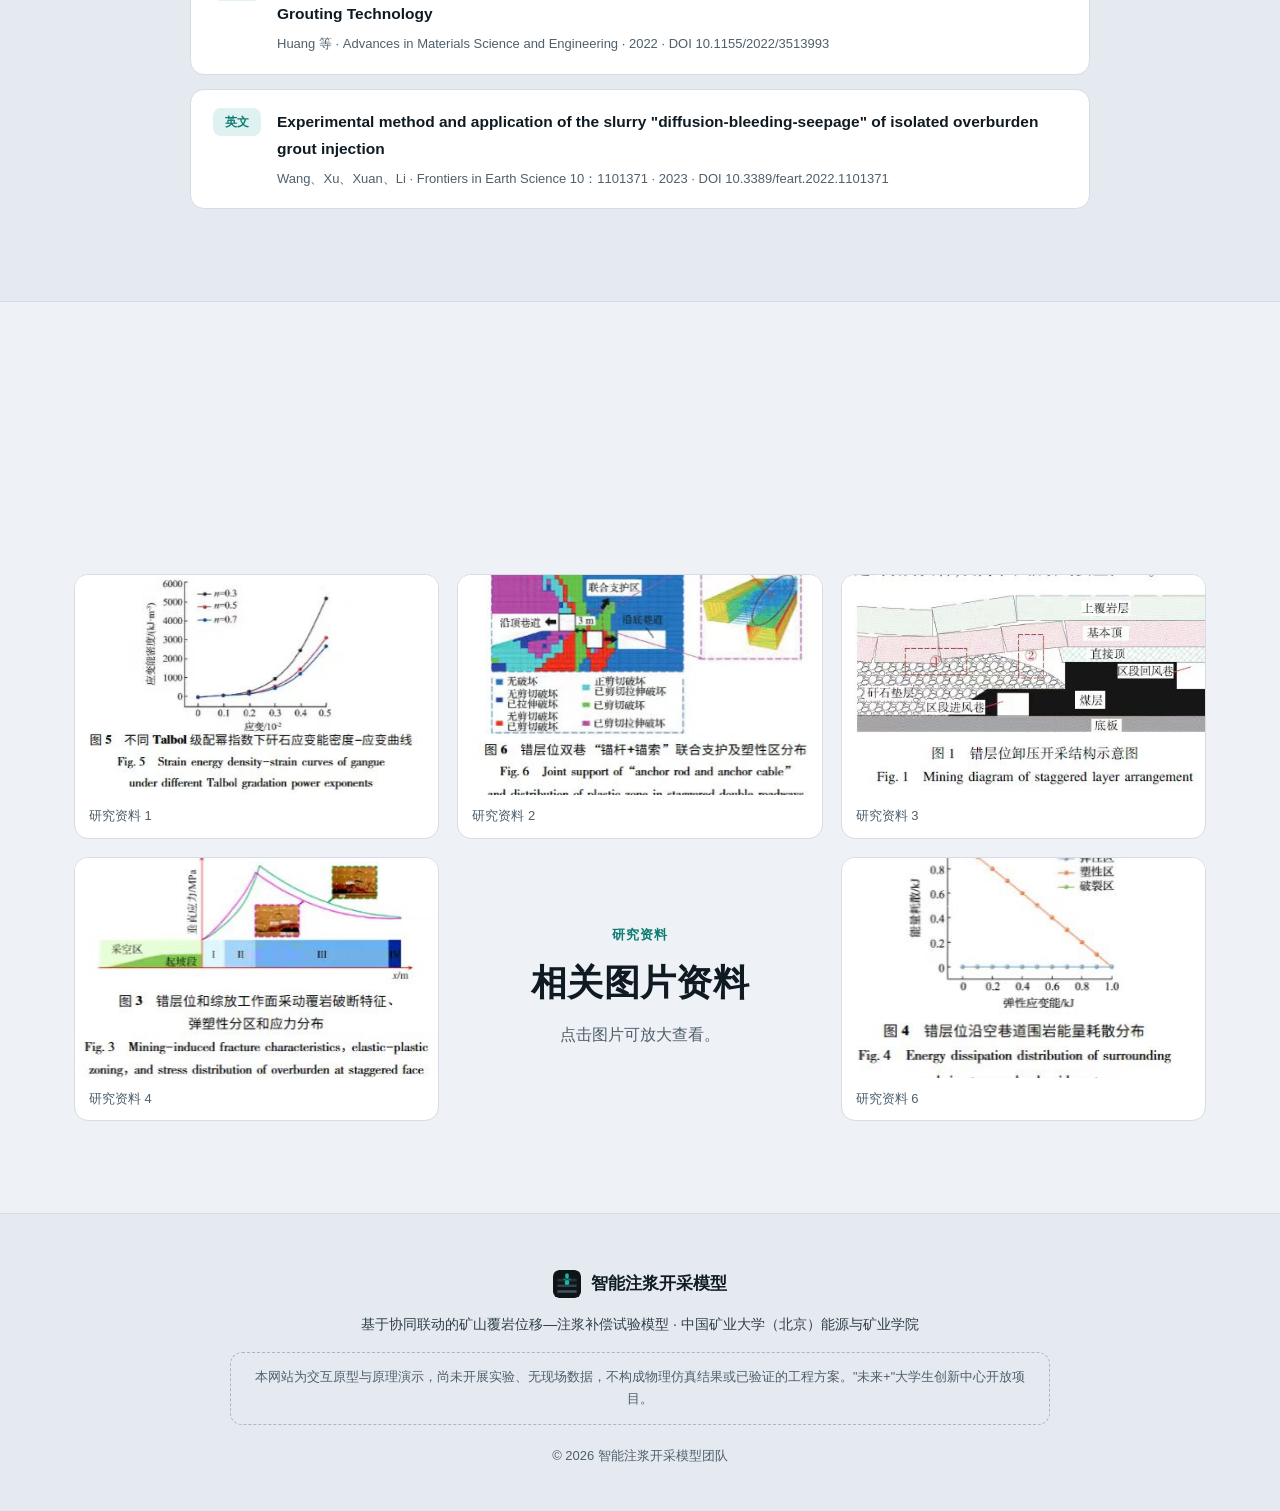
==== commit 9ddd32fd: "演示升级至 v1.1.0（华丰 1411 基准）+ 主页与文档同步 - demo 由 v0.4 同步到 v1.1.0 审计修订版：新增数据层 data/geology.js、几何层 geometry." ====
--- a/index.html
+++ b/index.html
@@ -218,16 +218,16 @@
       <div class="section-inner">
         <div class="section-head reveal">
           <span class="section-eyebrow">交互演示</span>
-          <h2 class="section-title">覆岩三带与沉降对照 3D 演示</h2>
-          <p class="section-sub">左为"自动注浆"、右为"未注浆"，同一进度同步对照；拖动旋转、滚轮缩放。</p>
+          <h2 class="section-title">错层位离层注浆减沉 3D 演示</h2>
+          <p class="section-sub">以华丰 1411 工作面为几何基准：错层位双巷、三角底煤、三机等比例；左"自动注浆"、右"未注浆"同步对照，拖动旋转、滚轮缩放。</p>
         </div>
 
         <div class="demo-toolbar reveal">
-          <span class="demo-badge">交互原型 · v0.4</span>
+          <span class="demo-badge">交互原型 · v1.1</span>
           <a class="btn btn-primary btn-sm" href="demo/index.html" target="_blank" rel="noopener">全屏打开演示 ↗</a>
         </div>
         <div class="demo-frame-wrap reveal">
-          <iframe class="demo-frame" src="demo/index.html" title="智能注浆 · 覆岩三带与沉降对照 3D 演示" loading="lazy" allow="fullscreen"></iframe>
+          <iframe class="demo-frame" src="demo/index.html" title="智能注浆 · 错层位离层注浆减沉 3D 演示" loading="lazy" allow="fullscreen"></iframe>
         </div>
 
         <details class="demo-notes reveal">
@@ -235,11 +235,11 @@
           <div class="demo-notes-body">
             <div>
               <h3>如何操作</h3>
-              <p>播放／暂停／重置；上一步／下一步；七个阶段按钮直接跳转；进度条拖动回看；速度 0.25×–2×。"实验箱／矿井剖面"切换视图，"自动镜头"与全景、开采、覆岩三带、监测杆、注浆、地表等局部镜头观察细节。可开关"透视内部结构""显示中文标注""放大岩层变形""左右同步对照"。</p>
+              <p>播放／暂停／重置；上一步／下一步；七个阶段按钮直接跳转；进度条拖动回看；速度 0.25×–2×。"实验箱／矿井剖面"切换视图，"自动镜头"与全景、背面、开采、三机、层位巷道、覆岩三带、监测杆、注浆、地表等镜头观察细节。视口下方"倾向剖面"按真实比例呈现错层位双巷、三角底煤与三机。可开关"透视内部结构""显示中文标注""放大岩层变形""左右同步对照"。</p>
             </div>
             <div>
               <h3>示意边界</h3>
-              <p>本项目尚未开展实验，没有现场数据。画面所有曲线数值、趋势、时序、尺寸与设备布局均为示意，不代表实测参数、真实控制阈值或实际矿井过程。"煤层上方 50 米"是原型参考高度，画面未按工程比例绘制。浆液流动、填充与凝固为外观示意，凝固时间经压缩。</p>
+              <p>本项目尚未开展实验，没有现场数据。三维几何以华丰 1411 工作面的公开参数（倾角 30°、倾向 142 m、走向 2160 m、埋深 960 m）为基准、按 1:200 建模，但覆岩三带、离层发育、注浆过程与各曲线仍为原理示意，不代表实测参数、真实控制阈值或实际矿井过程。"煤层上方 50 米"是监测目标层参考位置；三机等比例后设备较小，细节由"三机"镜头与倾向剖面呈现。浆液流动、填充与凝固为外观示意，凝固时间经压缩。</p>
             </div>
           </div>
         </details>
--- a/css/style.css
+++ b/css/style.css
@@ -645,44 +645,25 @@
 .lightbox-prev { left: 22px; }
 .lightbox-next { right: 22px; }
 
-/* ---------- 滚动动画（双向触发 · 多变体 · 交错） ---------- */
+/* ---------- 滚动驱动动画（滚轮进度驱动 · 可倒放 · 多变体 · 交错） ---------- */
 html.js .reveal {
-  opacity: 0;
-  transform: translateY(34px);
-  transition:
-    opacity 0.7s cubic-bezier(0.22, 0.61, 0.36, 1),
-    transform 0.7s cubic-bezier(0.22, 0.61, 0.36, 1),
-    clip-path 0.7s cubic-bezier(0.22, 0.61, 0.36, 1),
-    filter 0.7s cubic-bezier(0.22, 0.61, 0.36, 1);
-}
-
-/* 方向 / 形式变体 */
-html.js .reveal[data-reveal="fade"]     { transform: none; }
-html.js .reveal[data-reveal="up"]       { transform: translateY(34px); }
-html.js .reveal[data-reveal="left"]     { transform: translateX(-56px); }
-html.js .reveal[data-reveal="right"]    { transform: translateX(56px); }
-html.js .reveal[data-reveal="grow"]     { transform: scale(0.3) translateY(10px); }          /* 由小变大 */
-html.js .reveal[data-reveal="curtain"]  { transform: none; clip-path: inset(0 50% 0 50%); }  /* 幕帘拉开 */
-html.js .reveal[data-reveal="swoosh"]   { transform: translateX(150px) skewX(-16deg); }      /* 箭头穿梭 */
-html.js .reveal[data-reveal="radiate"]  { transform: scale(0.4); filter: blur(8px); }        /* 发散 */
-html.js .reveal[data-reveal="flip"]     { transform: perspective(900px) rotateX(14deg) translateY(16px); } /* 3D 翻转 */
-
-html.js .reveal.is-visible {
-  opacity: 1;
-  transform: none;
-  clip-path: inset(0);
-  filter: blur(0);
-  transition-delay: var(--d, 0s);
-}
+  --p: 0;
+  opacity: var(--p);
+}
+
+/* 方向 / 形式变体（由 --p ∈ [0,1] 驱动，随滚动前进或倒放） */
+html.js .reveal[data-reveal="fade"]     { }
+html.js .reveal[data-reveal="up"]       { transform: translateY(calc(34px * (1 - var(--p)))); }
+html.js .reveal[data-reveal="left"]     { transform: translateX(calc(-56px * (1 - var(--p)))); }
+html.js .reveal[data-reveal="right"]    { transform: translateX(calc(56px * (1 - var(--p)))); }
+html.js .reveal[data-reveal="grow"]     { transform: translateY(calc(10px * (1 - var(--p)))) scale(calc(0.3 + 0.7 * var(--p))); }
+html.js .reveal[data-reveal="curtain"]  { clip-path: inset(0 calc(50% * (1 - var(--p))) 0 calc(50% * (1 - var(--p)))); }
+html.js .reveal[data-reveal="swoosh"]   { transform: translateX(calc(150px * (1 - var(--p)))) skewX(calc(-16deg * (1 - var(--p)))); }
+html.js .reveal[data-reveal="radiate"]  { transform: scale(calc(0.4 + 0.6 * var(--p))); }
+html.js .reveal[data-reveal="flip"]     { transform: perspective(900px) rotateX(calc(14deg * (1 - var(--p)))) translateY(calc(16px * (1 - var(--p)))); }
 
 @media (prefers-reduced-motion: reduce) {
-  html.js .reveal {
-    opacity: 1 !important;
-    transform: none !important;
-    clip-path: inset(0) !important;
-    filter: none !important;
-    transition: none !important;
-  }
+  html.js .reveal { --p: 1 !important; transform: none !important; clip-path: none !important; filter: none !important; }
   html { scroll-behavior: auto; }
 }
 
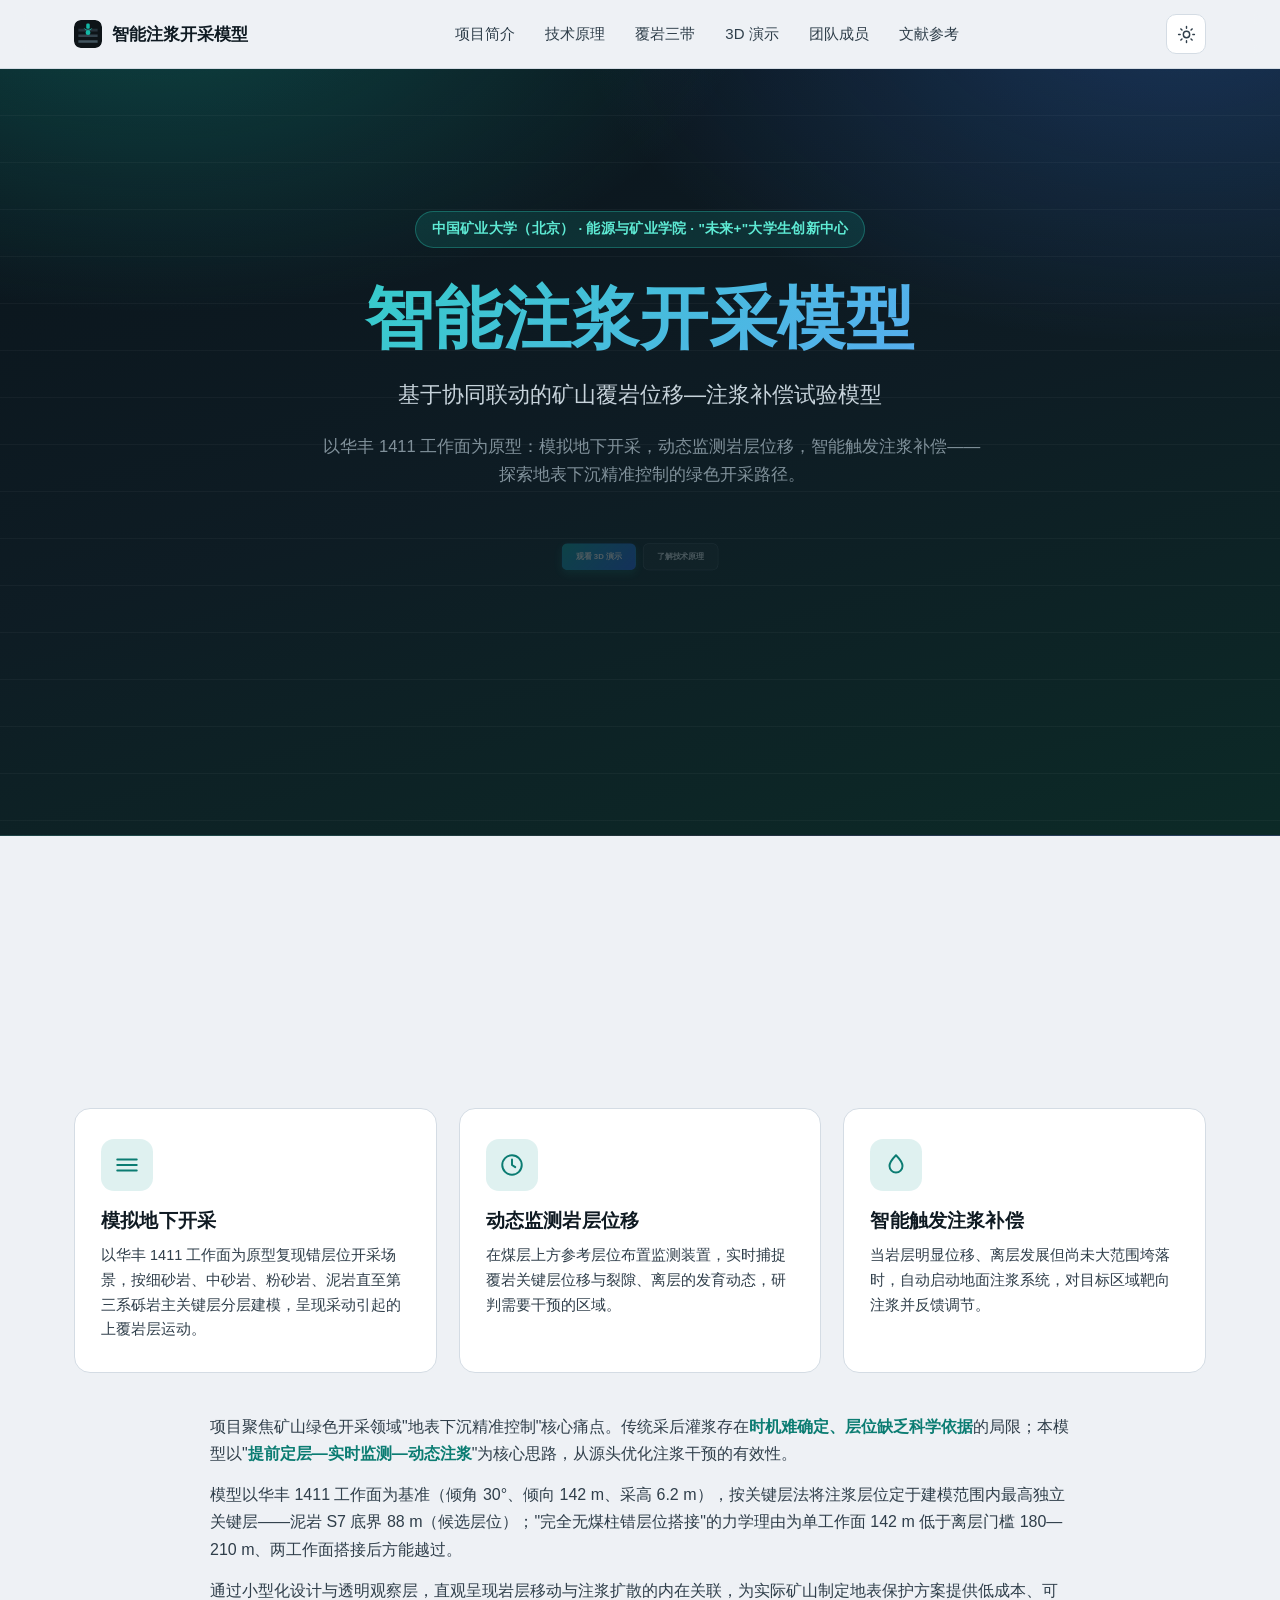
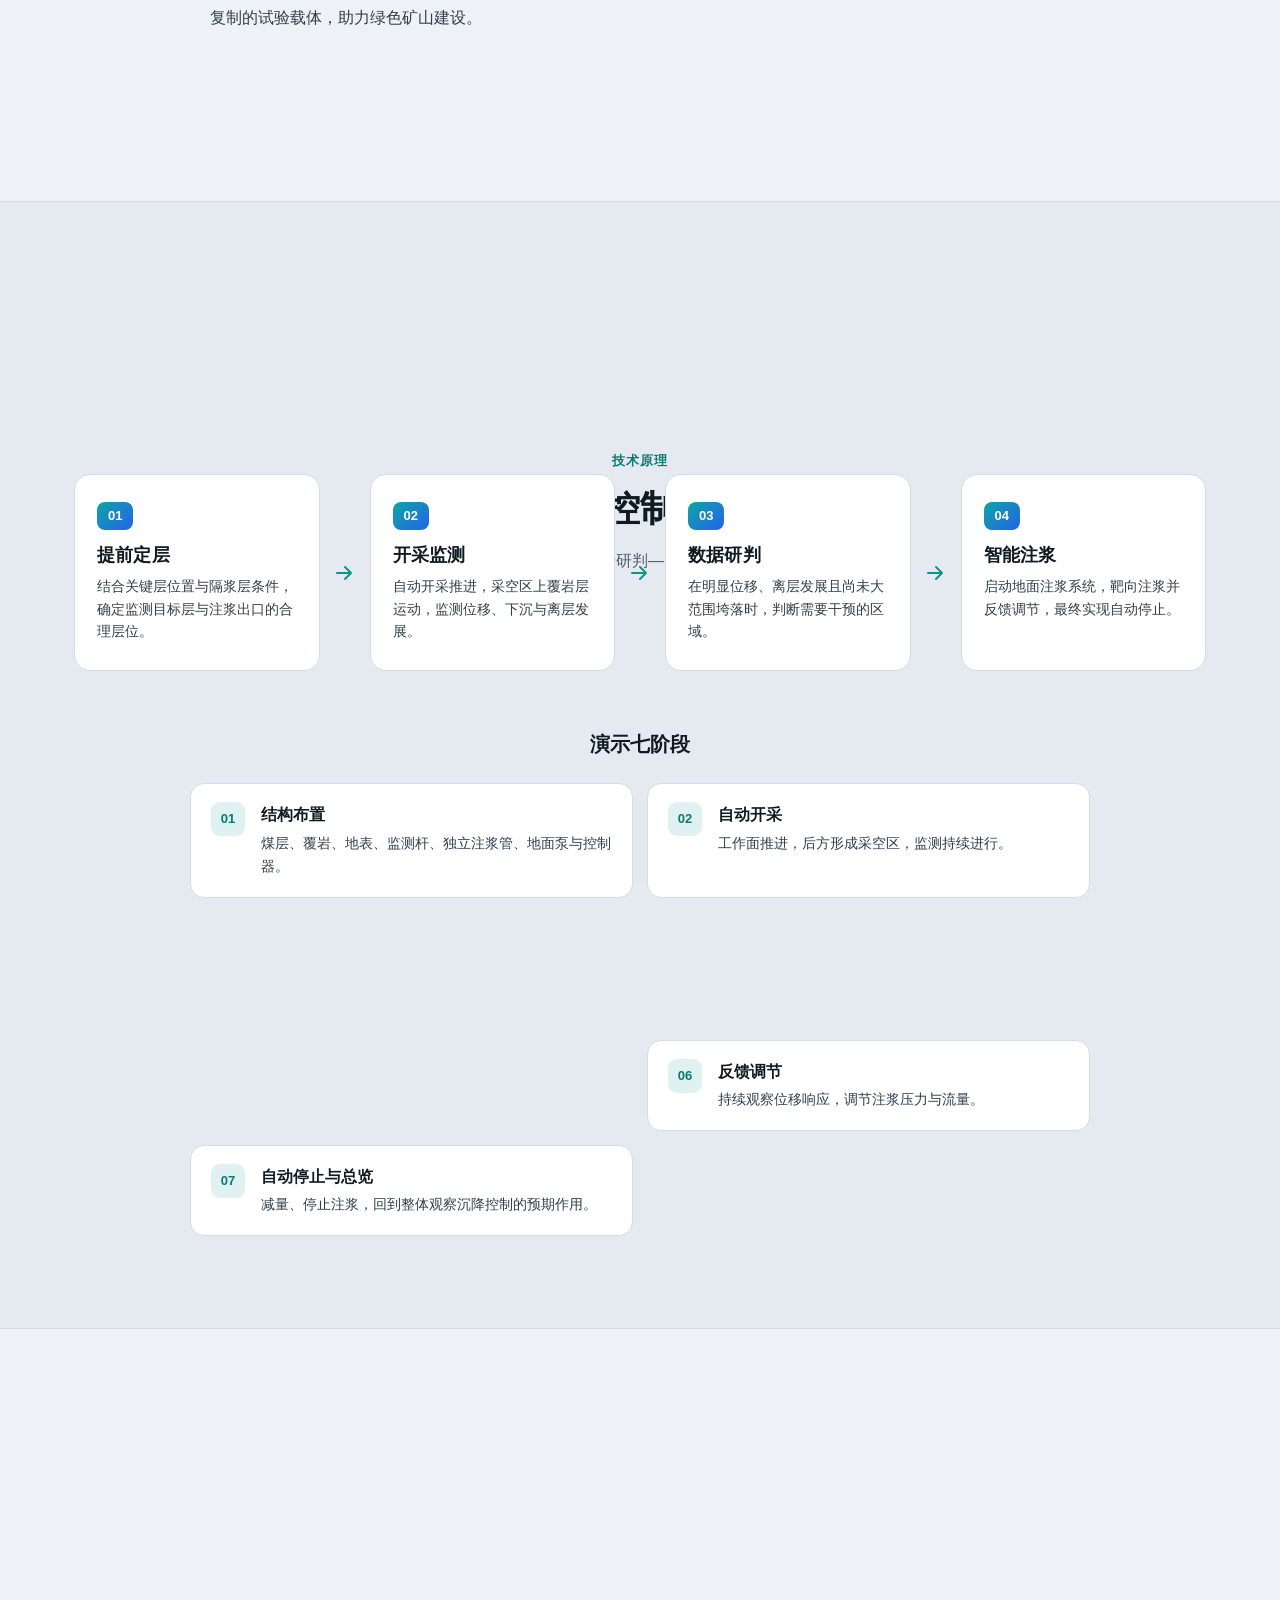
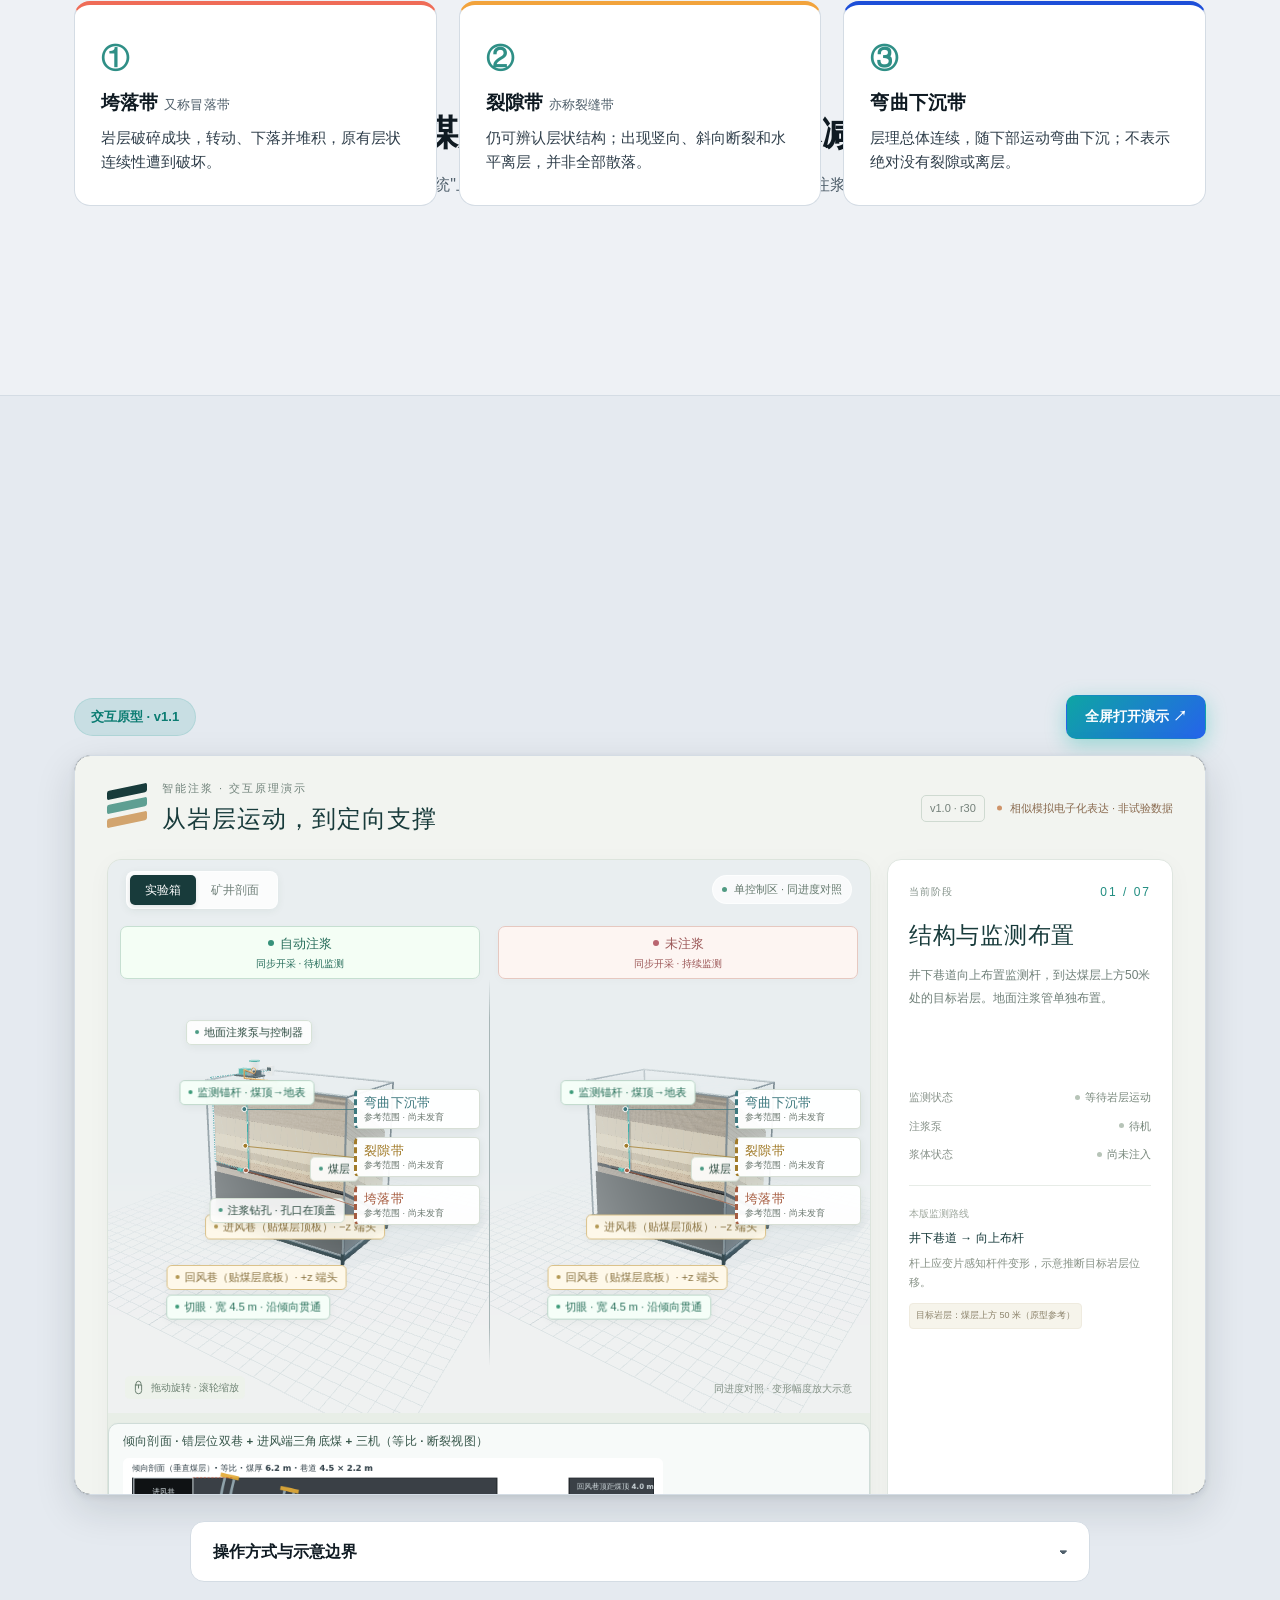
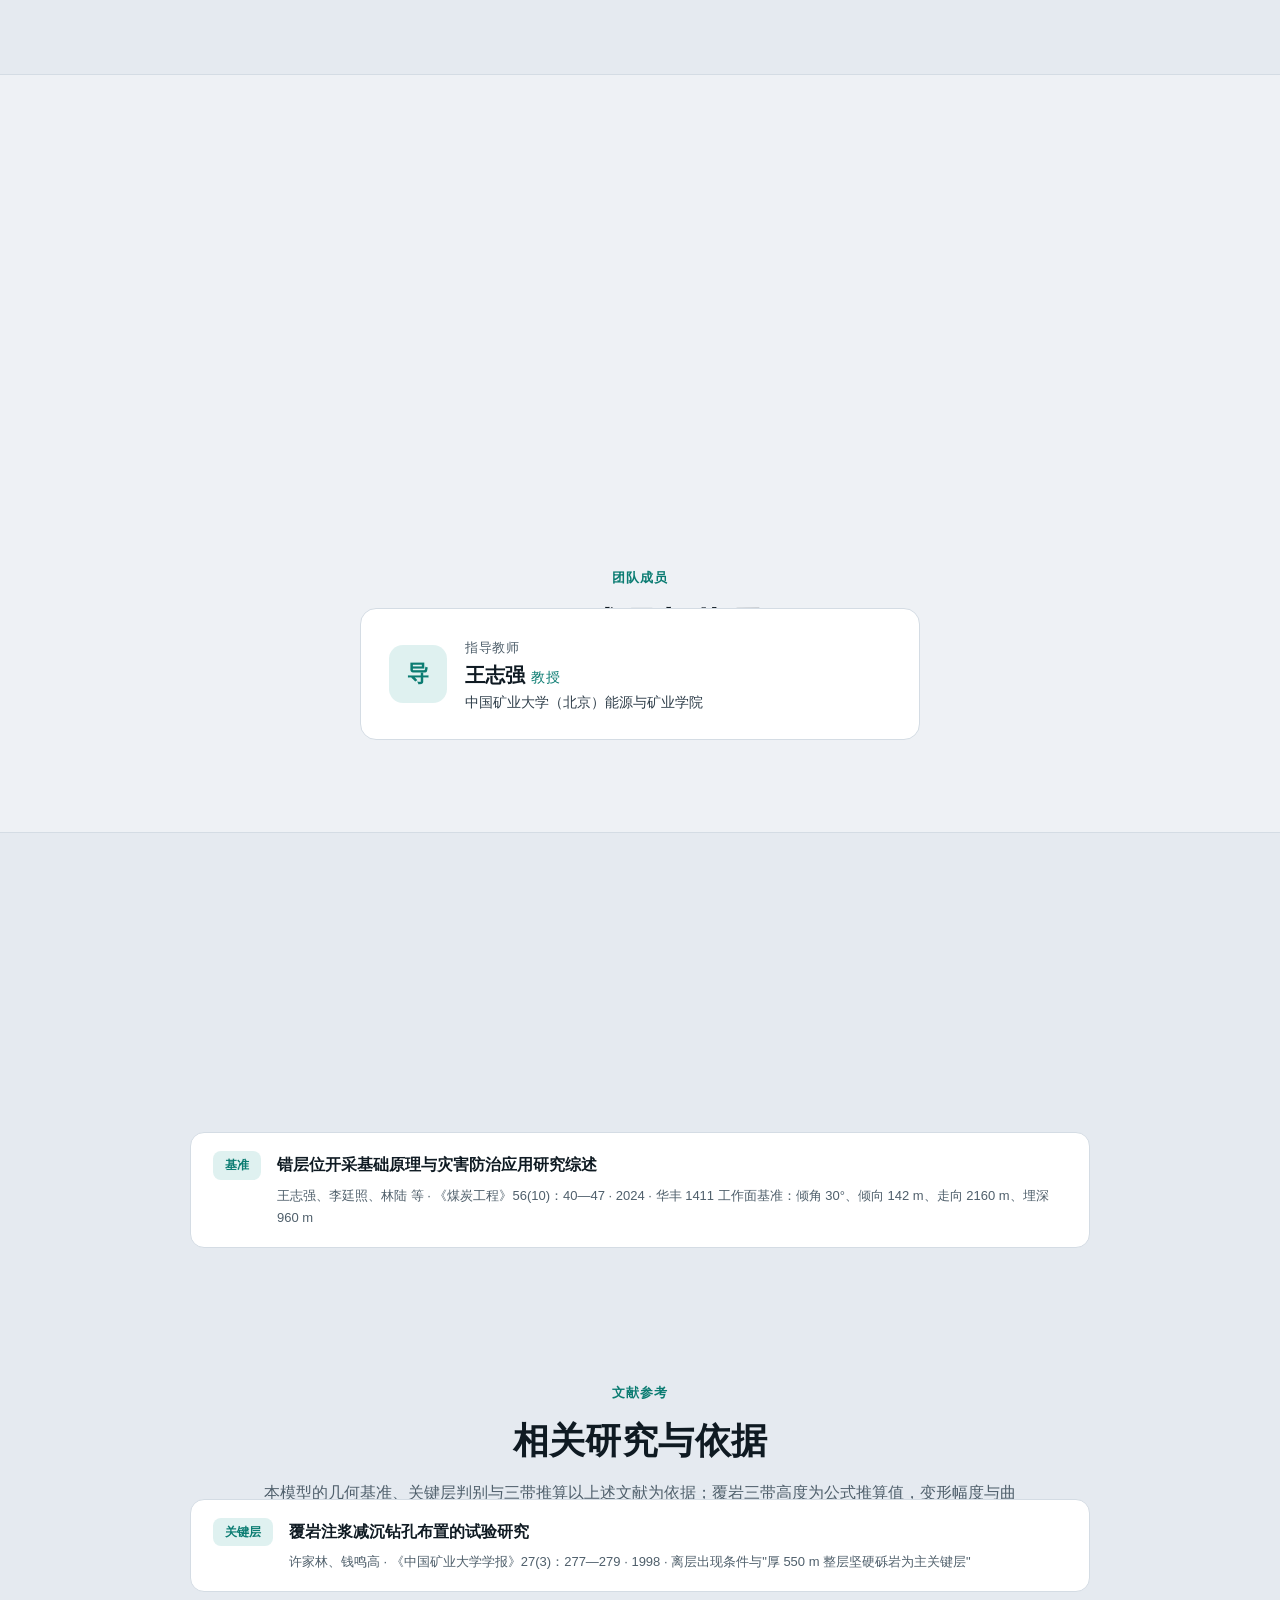
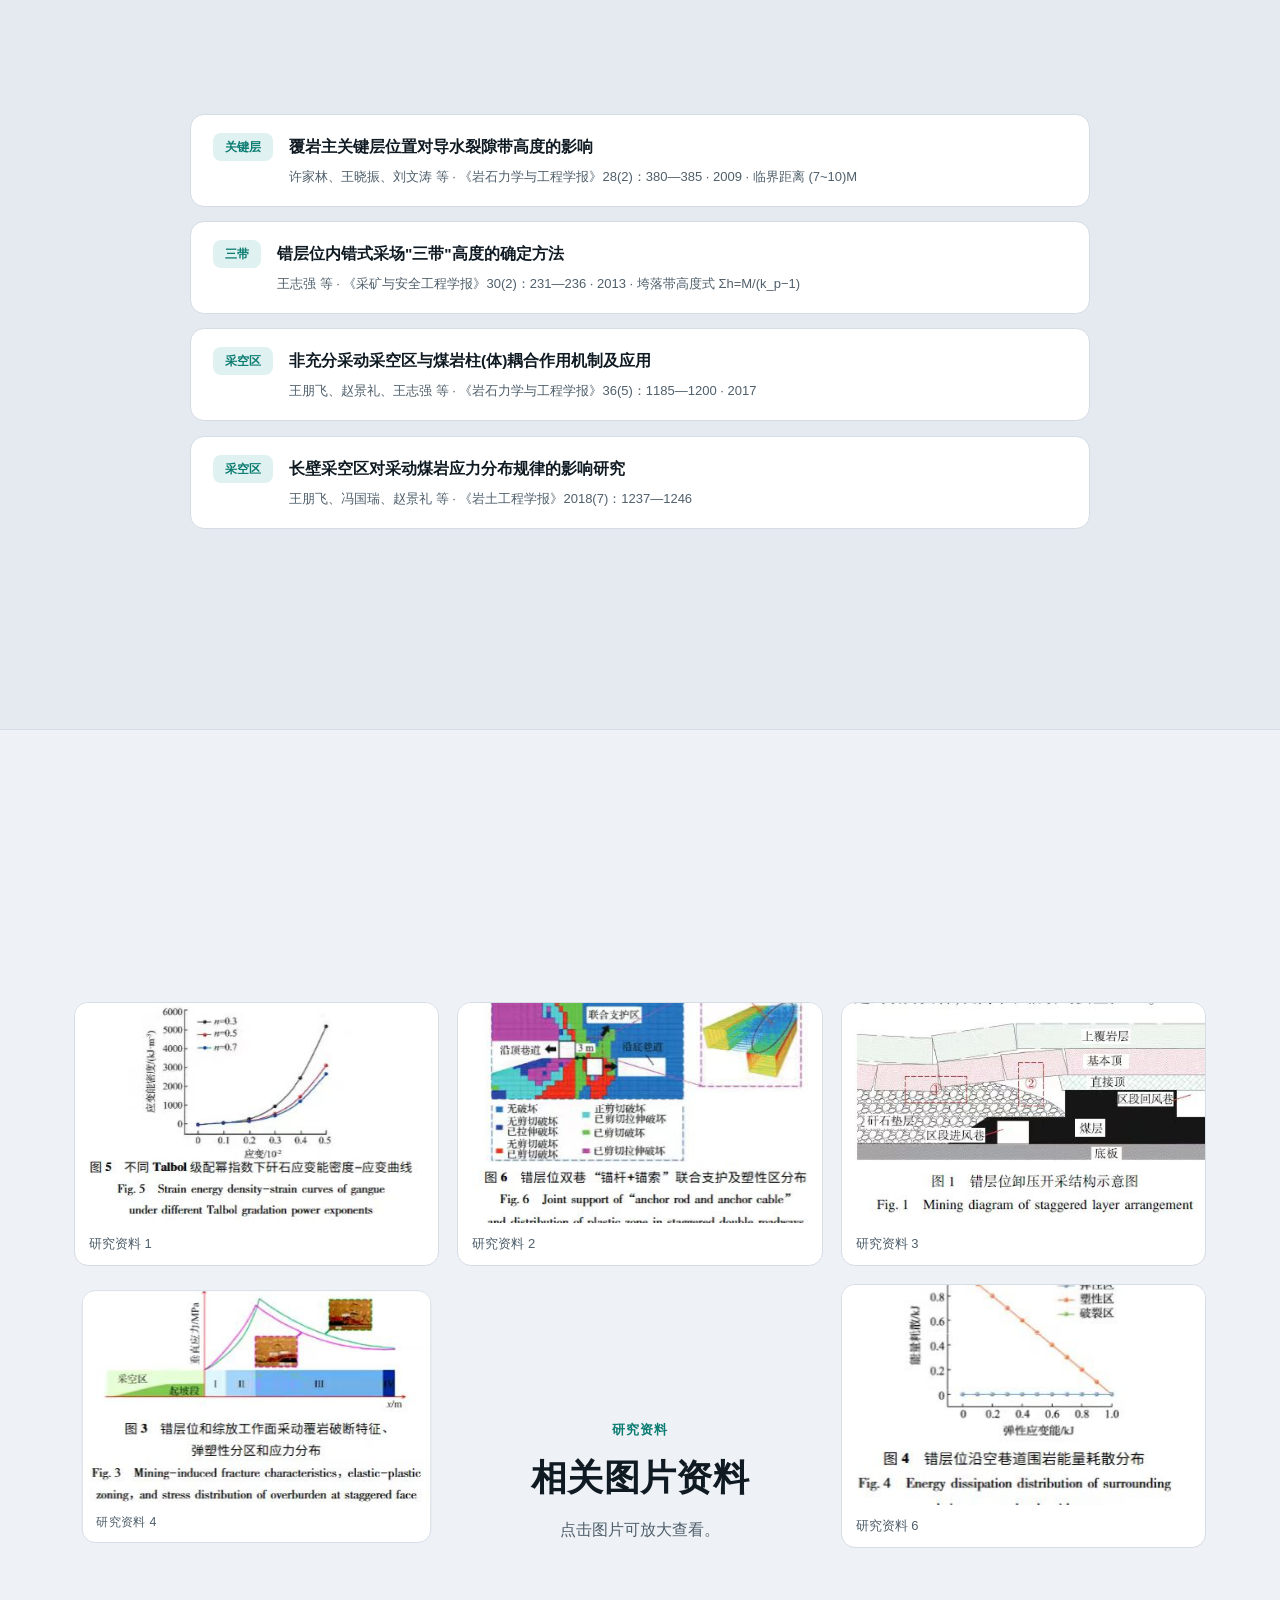
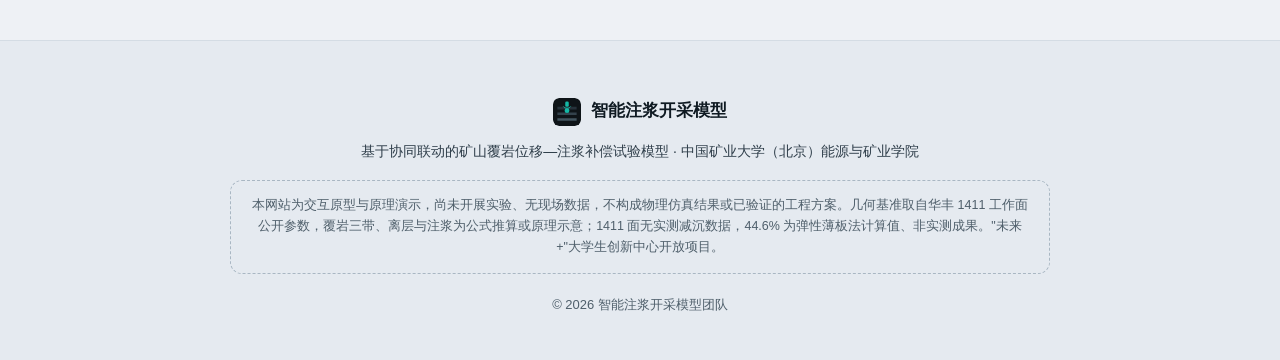
==== commit cbb53b33: "主页内容对齐 v11.0：华丰 1411 基准、三带高度、错层位理由、文献引用链 - 首屏/项目简介改为华丰 1411 工作面为原型，修正地层（删"松散层"，改为细/中/粉砂岩+泥岩+砾岩主关键层） " ====
--- a/index.html
+++ b/index.html
@@ -70,13 +70,13 @@
         <p class="hero-eyebrow reveal" data-reveal="fade">中国矿业大学（北京） · 能源与矿业学院 · "未来+"大学生创新中心</p>
         <h1 class="hero-title reveal" data-reveal="up">智能注浆开采模型</h1>
         <p class="hero-subtitle reveal" data-reveal="left">基于协同联动的矿山覆岩位移—注浆补偿试验模型</p>
-        <p class="hero-desc reveal" data-reveal="right">模拟地下开采，动态监测岩层位移，智能触发注浆补偿——探索地表下沉精准控制的绿色开采路径。</p>
+        <p class="hero-desc reveal" data-reveal="right">以华丰 1411 工作面为原型：模拟地下开采，动态监测岩层位移，智能触发注浆补偿——探索地表下沉精准控制的绿色开采路径。</p>
         <div class="hero-actions reveal" data-reveal="grow">
           <a class="btn btn-primary" href="#demo">观看 3D 演示</a>
           <a class="btn btn-ghost" href="#principle">了解技术原理</a>
         </div>
         <div class="hero-stats reveal" data-reveal="radiate">
-          <div class="stat"><span class="stat-num">30–50 米</span><span class="stat-label">监测目标层（原型参考）</span></div>
+          <div class="stat"><span class="stat-num">50 米</span><span class="stat-label">监测目标层（煤层上方参考）</span></div>
           <div class="stat"><span class="stat-num">3 带</span><span class="stat-label">覆岩垮落 · 裂隙 · 弯曲下沉</span></div>
           <div class="stat"><span class="stat-num">7 阶段</span><span class="stat-label">开采—监测—注浆全流程演示</span></div>
           <div class="stat"><span class="stat-num">5+1</span><span class="stat-label">团队成员 · 指导教授</span></div>
@@ -100,7 +100,7 @@
               <svg viewBox="0 0 24 24"><path d="M3 7h18M3 12h18M3 17h18"/></svg>
             </div>
             <h3>模拟地下开采</h3>
-            <p>复现地下错层位矿体开采场景，按"矿体层—砂岩层—松散层"分层铺设模拟材料，呈现采动引起的上覆岩层运动。</p>
+            <p>以华丰 1411 工作面为原型复现错层位开采场景，按细砂岩、中砂岩、粉砂岩、泥岩直至第三系砾岩主关键层分层建模，呈现采动引起的上覆岩层运动。</p>
           </article>
           <article class="feature-card reveal">
             <div class="feature-icon" aria-hidden="true">
@@ -120,6 +120,7 @@
 
         <div class="about-detail reveal">
           <p>项目聚焦矿山绿色开采领域"地表下沉精准控制"核心痛点。传统采后灌浆存在<strong>时机难确定、层位缺乏科学依据</strong>的局限；本模型以"<strong>提前定层—实时监测—动态注浆</strong>"为核心思路，从源头优化注浆干预的有效性。</p>
+          <p>模型以华丰 1411 工作面为基准（倾角 30°、倾向 142 m、采高 6.2 m），按关键层法将注浆层位定于建模范围内最高独立关键层——泥岩 S7 底界 88 m（候选层位）；"完全无煤柱错层位搭接"的力学理由为单工作面 142 m 低于离层门槛 180—210 m、两工作面搭接后方能越过。</p>
           <p>通过小型化设计与透明观察层，直观呈现岩层移动与注浆扩散的内在关联，为实际矿山制定地表保护方案提供低成本、可复制的试验载体，助力绿色矿山建设。</p>
         </div>
 
@@ -209,7 +210,7 @@
             <p>层理总体连续，随下部运动弯曲下沉；不表示绝对没有裂隙或离层。</p>
           </article>
         </div>
-        <p class="zone-scope reveal">分界虚线仅为示意，非实测带高；50 米是监测目标层参考位置，不是三带分界。实际带高受采厚、岩性、结构与开采条件影响。</p>
+        <p class="zone-scope reveal">以华丰 1411 工作面为基准（采高 6.2 m、覆岩至第三系砾岩底 150 m），按关键层法推算：垮落带约 13.8 m、裂隙带 13.8—88 m、弯曲下沉带 88—150 m。以上为公式推算的示意带高，非实测；50 米是监测目标层参考位置，不是三带分界。实际带高受采厚、岩性、结构与开采条件影响。</p>
       </div>
     </section>
 
@@ -305,57 +306,78 @@
         <div class="section-head reveal">
           <span class="section-eyebrow">文献参考</span>
           <h2 class="section-title">相关研究与依据</h2>
-          <p class="section-sub">用于核对概念与表达，未用于标定本模型的带高、变形幅度、时序或注浆效果。</p>
+          <p class="section-sub">本模型的几何基准、关键层判别与三带推算以上述文献为依据；覆岩三带高度为公式推算值，变形幅度与曲线为示意，未以任何单篇论文直接标定。</p>
         </div>
 
         <ul class="ref-list">
           <li class="ref-item reveal">
-            <span class="ref-tag">中文</span>
-            <div class="ref-body">
-              <a class="ref-title" href="https://www.mtxb.com.cn/article/doi/10.13225/j.cnki.jccs.2024.1333" target="_blank" rel="noopener">覆岩离层注浆层位判定及隔浆层稳定性研究</a>
-              <p class="ref-meta">郭文兵、李龙翔、杨伟强、白二虎、吴东涛 · 《煤炭学报》50(1)：264—280 · 2025 · DOI 10.13225/j.cnki.jccs.2024.1333</p>
-            </div>
-          </li>
-          <li class="ref-item reveal">
-            <span class="ref-tag">中文</span>
-            <div class="ref-body">
-              <a class="ref-title" href="https://mtxb.com.cn/article/doi/10.13225/j.cnki.jccs.2025.1281" target="_blank" rel="noopener">从离层注浆到覆岩隔离注浆充填的创新与发展</a>
-              <p class="ref-meta">许家林、轩大洋、李建、王秉龙 · 《煤炭学报》51(1)：209—223 · 2026 · DOI 10.13225/j.cnki.jccs.2025.1281</p>
-            </div>
-          </li>
-          <li class="ref-item reveal">
-            <span class="ref-tag">英文</span>
-            <div class="ref-body">
-              <a class="ref-title" href="https://pmc.ncbi.nlm.nih.gov/articles/PMC12612172/" target="_blank" rel="noopener">Mechanism and field validation of fly-ash grouting for mitigating mining-induced surface subsidence</a>
-              <p class="ref-meta">Ding、Qin、Cao · Scientific Reports 15：39672 · 2025 · DOI 10.1038/s41598-025-23261-y</p>
-            </div>
-          </li>
-          <li class="ref-item reveal">
-            <span class="ref-tag">英文</span>
-            <div class="ref-body">
-              <a class="ref-title" href="https://scijournals.onlinelibrary.wiley.com/doi/10.1002/ese3.70328" target="_blank" rel="noopener">The Overburden Structure Characteristics and Subsidence Reduction Mechanism of Mining by Overburden Bed Separation Grouting</a>
-              <p class="ref-meta">Gao、Jiang、Pan、Qu、Gong · Energy Science & Engineering 13：6415—6429 · 2025 · DOI 10.1002/ese3.70328</p>
-            </div>
-          </li>
-          <li class="ref-item reveal">
-            <span class="ref-tag">英文</span>
-            <div class="ref-body">
-              <a class="ref-title" href="https://www.mdpi.com/1996-1073/19/2/501" target="_blank" rel="noopener">Precise Grouting in Multi-Bed Separations of Overburden Under Curtain Protection for Isolated Coal Pillar Recovery</a>
-              <p class="ref-meta">Yang 等 · Energies 19(2)：501 · 2026 · DOI 10.3390/en19020501</p>
-            </div>
-          </li>
-          <li class="ref-item reveal">
-            <span class="ref-tag">英文</span>
-            <div class="ref-body">
-              <a class="ref-title" href="https://onlinelibrary.wiley.com/doi/10.1155/2022/3513993" target="_blank" rel="noopener">Performance Research of Materials and Engineering Application of Overburden Strata Separation-Zone Grouting Technology</a>
-              <p class="ref-meta">Huang 等 · Advances in Materials Science and Engineering · 2022 · DOI 10.1155/2022/3513993</p>
-            </div>
-          </li>
-          <li class="ref-item reveal">
-            <span class="ref-tag">英文</span>
-            <div class="ref-body">
-              <a class="ref-title" href="https://www.frontiersin.org/journals/earth-science/articles/10.3389/feart.2022.1101371/full" target="_blank" rel="noopener">Experimental method and application of the slurry "diffusion-bleeding-seepage" of isolated overburden grout injection</a>
-              <p class="ref-meta">Wang、Xu、Xuan、Li · Frontiers in Earth Science 10：1101371 · 2023 · DOI 10.3389/feart.2022.1101371</p>
+            <span class="ref-tag">基准</span>
+            <div class="ref-body">
+              <span class="ref-title">错层位开采基础原理与灾害防治应用研究综述</span>
+              <p class="ref-meta">王志强、李廷照、林陆 等 · 《煤炭工程》56(10)：40—47 · 2024 · 华丰 1411 工作面基准：倾角 30°、倾向 142 m、走向 2160 m、埋深 960 m</p>
+            </div>
+          </li>
+          <li class="ref-item reveal">
+            <span class="ref-tag">基准</span>
+            <div class="ref-body">
+              <span class="ref-title">华丰煤矿覆岩离层注浆减沉技术研究</span>
+              <p class="ref-meta">王志强、郭晓菲、高运 等 · 《岩石力学与工程学报》33(增刊1)：3249—3255 · 2014 · 采高 6.2 m、覆岩 150 m、减沉率 44.6%（计算值）与实测下沉出处</p>
+            </div>
+          </li>
+          <li class="ref-item reveal">
+            <span class="ref-tag">关键层</span>
+            <div class="ref-body">
+              <span class="ref-title">覆岩关键层位置的判别方法</span>
+              <p class="ref-meta">许家林、钱鸣高 · 《中国矿业大学学报》29(5)：463—467 · 2000 · 三步法判别（本模型按此实算主关键层 S7 底界 88 m）</p>
+            </div>
+          </li>
+          <li class="ref-item reveal">
+            <span class="ref-tag">关键层</span>
+            <div class="ref-body">
+              <span class="ref-title">覆岩注浆减沉钻孔布置的试验研究</span>
+              <p class="ref-meta">许家林、钱鸣高 · 《中国矿业大学学报》27(3)：277—279 · 1998 · 离层出现条件与"厚 550 m 整层坚硬砾岩为主关键层"</p>
+            </div>
+          </li>
+          <li class="ref-item reveal">
+            <span class="ref-tag">关键层</span>
+            <div class="ref-body">
+              <span class="ref-title">基于关键层位置的导水裂隙带高度预计方法</span>
+              <p class="ref-meta">许家林、朱卫兵、王晓振 · 《煤炭学报》37(5)：762—769 · 2012</p>
+            </div>
+          </li>
+          <li class="ref-item reveal">
+            <span class="ref-tag">关键层</span>
+            <div class="ref-body">
+              <span class="ref-title">覆岩主关键层位置对导水裂隙带高度的影响</span>
+              <p class="ref-meta">许家林、王晓振、刘文涛 等 · 《岩石力学与工程学报》28(2)：380—385 · 2009 · 临界距离 (7~10)M</p>
+            </div>
+          </li>
+          <li class="ref-item reveal">
+            <span class="ref-tag">三带</span>
+            <div class="ref-body">
+              <span class="ref-title">错层位内错式采场"三带"高度的确定方法</span>
+              <p class="ref-meta">王志强 等 · 《采矿与安全工程学报》30(2)：231—236 · 2013 · 垮落带高度式 Σh=M/(k_p−1)</p>
+            </div>
+          </li>
+          <li class="ref-item reveal">
+            <span class="ref-tag">采空区</span>
+            <div class="ref-body">
+              <span class="ref-title">非充分采动采空区与煤岩柱(体)耦合作用机制及应用</span>
+              <p class="ref-meta">王朋飞、赵景礼、王志强 等 · 《岩石力学与工程学报》36(5)：1185—1200 · 2017</p>
+            </div>
+          </li>
+          <li class="ref-item reveal">
+            <span class="ref-tag">采空区</span>
+            <div class="ref-body">
+              <span class="ref-title">长壁采空区对采动煤岩应力分布规律的影响研究</span>
+              <p class="ref-meta">王朋飞、冯国瑞、赵景礼 等 · 《岩土工程学报》2018(7)：1237—1246</p>
+            </div>
+          </li>
+          <li class="ref-item reveal">
+            <span class="ref-tag">裂隙带</span>
+            <div class="ref-body">
+              <span class="ref-title">大采深条件下导水裂隙带高度计算研究</span>
+              <p class="ref-meta">施龙青、辛恒奇、翟培合 等 · 《中国矿业大学学报》41(1)：37—41 · 2012</p>
             </div>
           </li>
         </ul>
@@ -389,7 +411,7 @@
         <span>智能注浆开采模型</span>
       </div>
       <p class="footer-desc">基于协同联动的矿山覆岩位移—注浆补偿试验模型 · 中国矿业大学（北京）能源与矿业学院</p>
-      <p class="footer-disclaimer">本网站为交互原型与原理演示，尚未开展实验、无现场数据，不构成物理仿真结果或已验证的工程方案。"未来+"大学生创新中心开放项目。</p>
+      <p class="footer-disclaimer">本网站为交互原型与原理演示，尚未开展实验、无现场数据，不构成物理仿真结果或已验证的工程方案。几何基准取自华丰 1411 工作面公开参数，覆岩三带、离层与注浆为公式推算或原理示意；1411 面无实测减沉数据，44.6% 为弹性薄板法计算值、非实测成果。"未来+"大学生创新中心开放项目。</p>
       <p class="footer-copy">© <span id="year">2026</span> 智能注浆开采模型团队</p>
     </div>
   </footer>
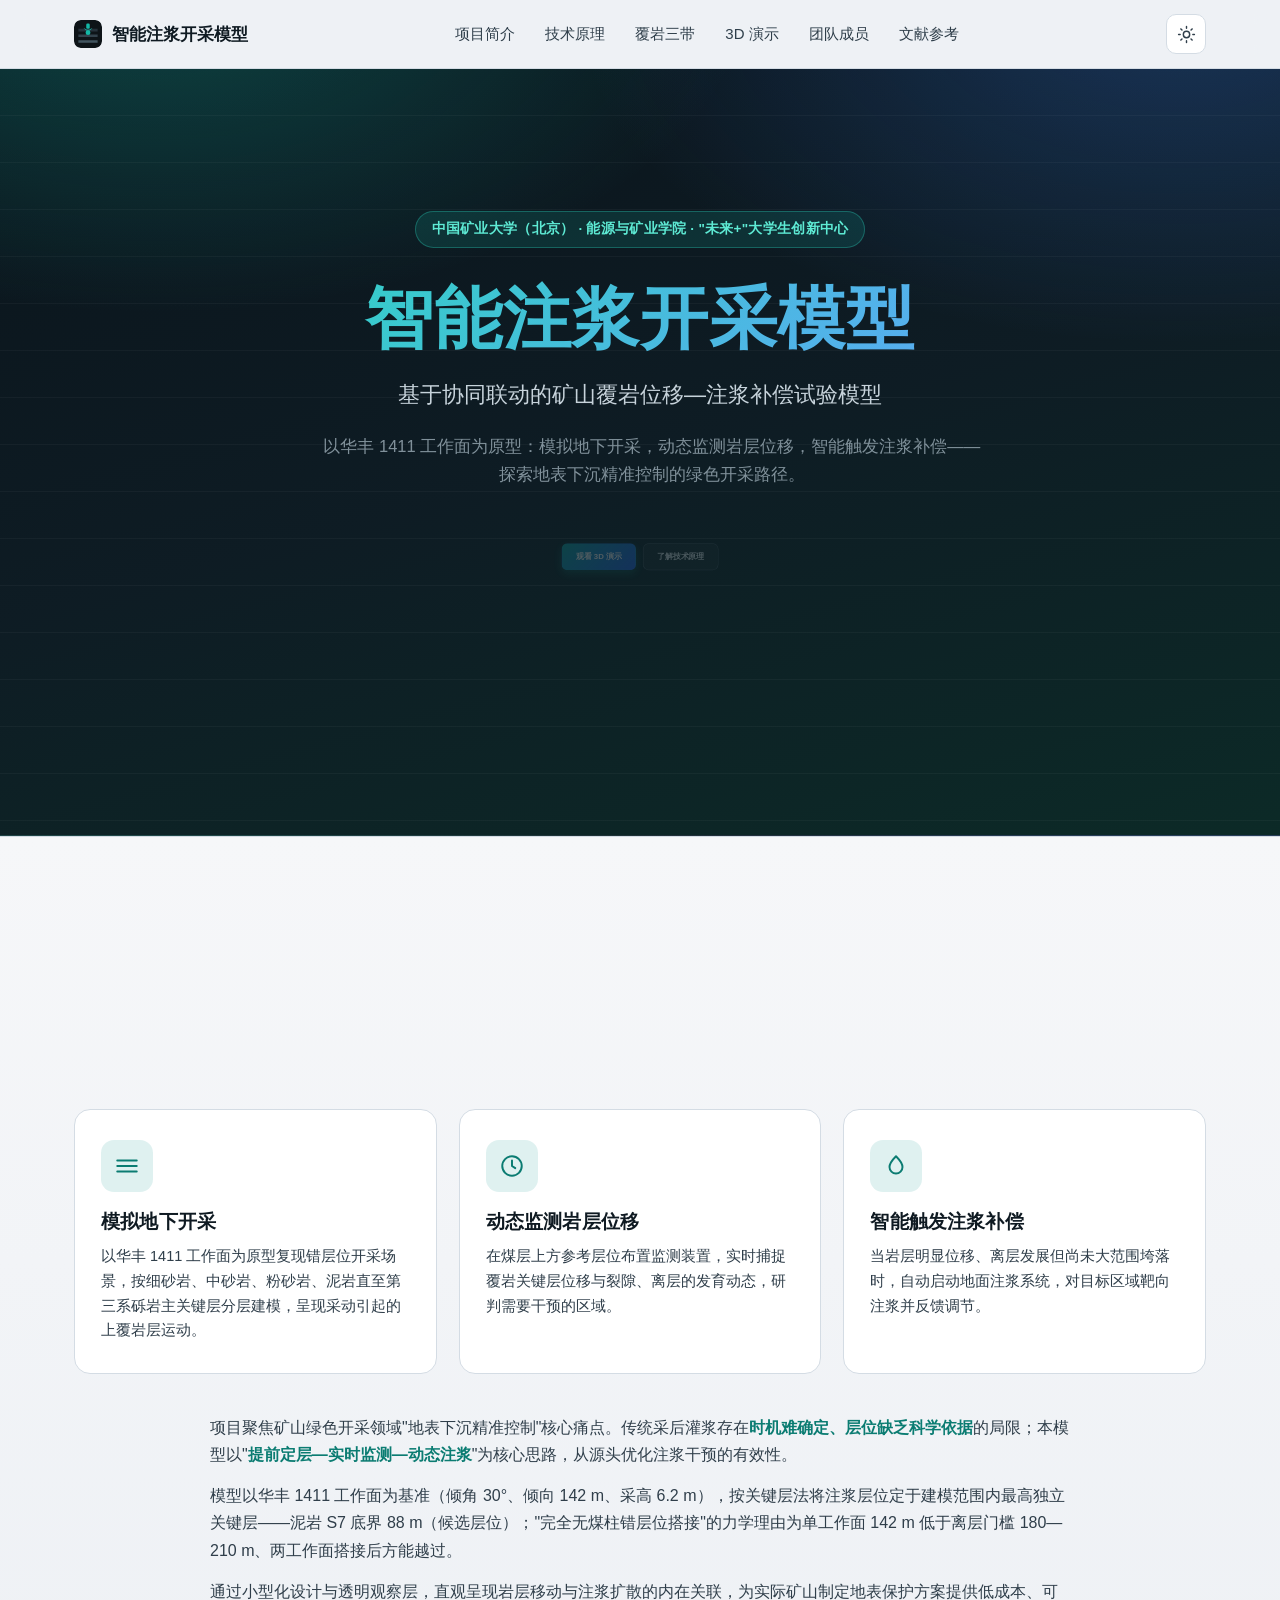
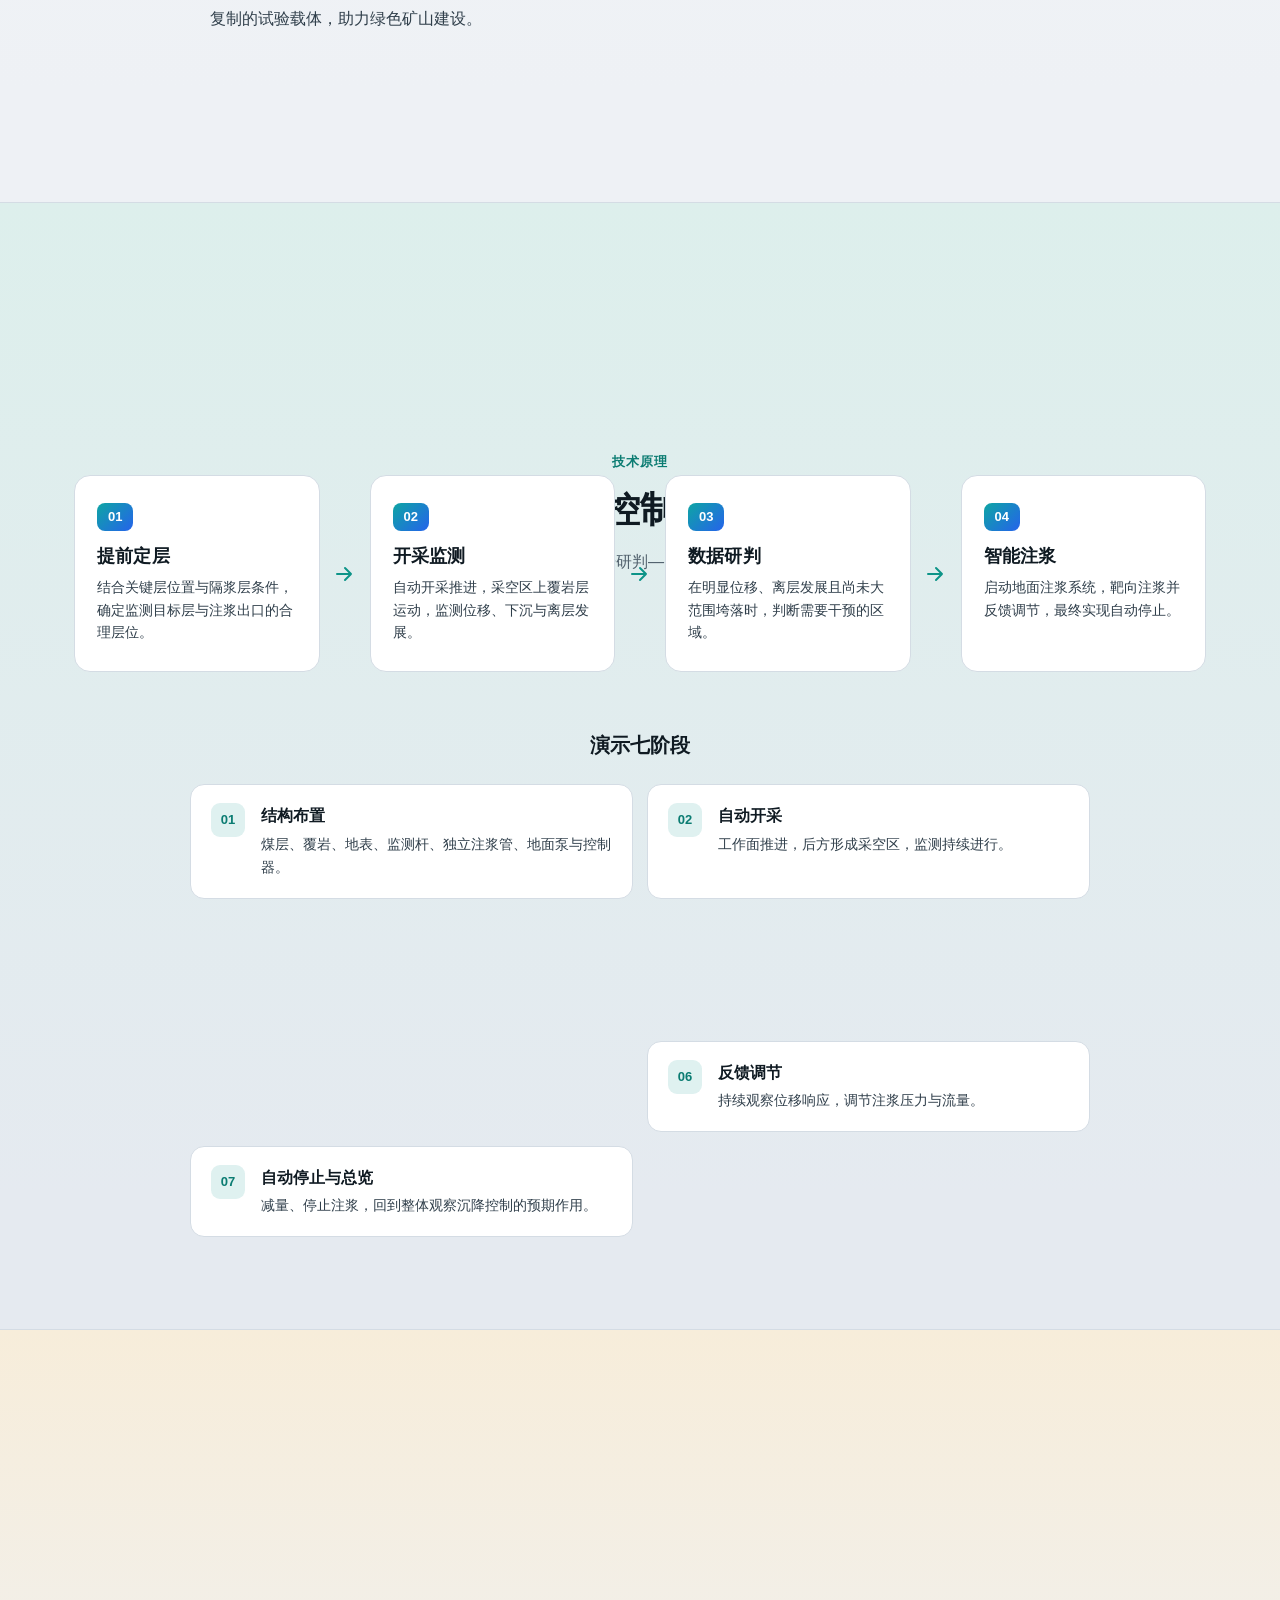
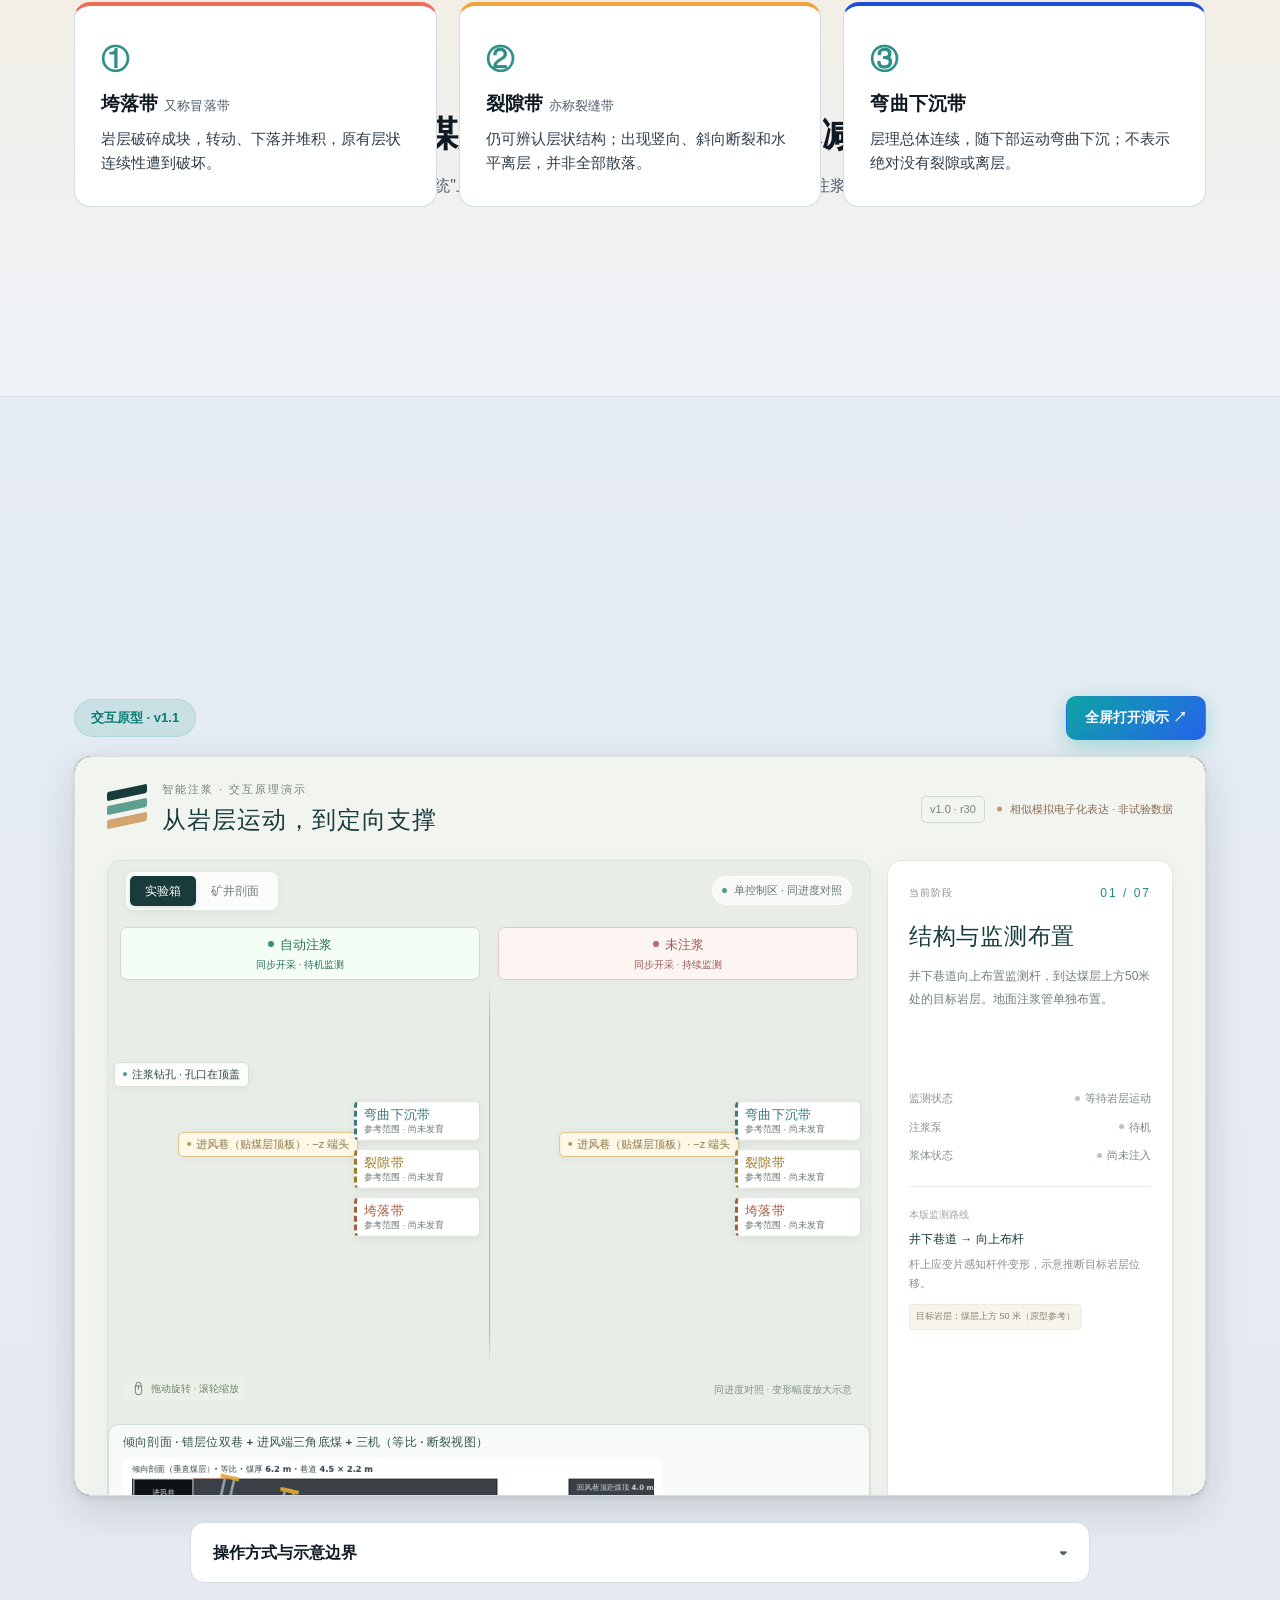
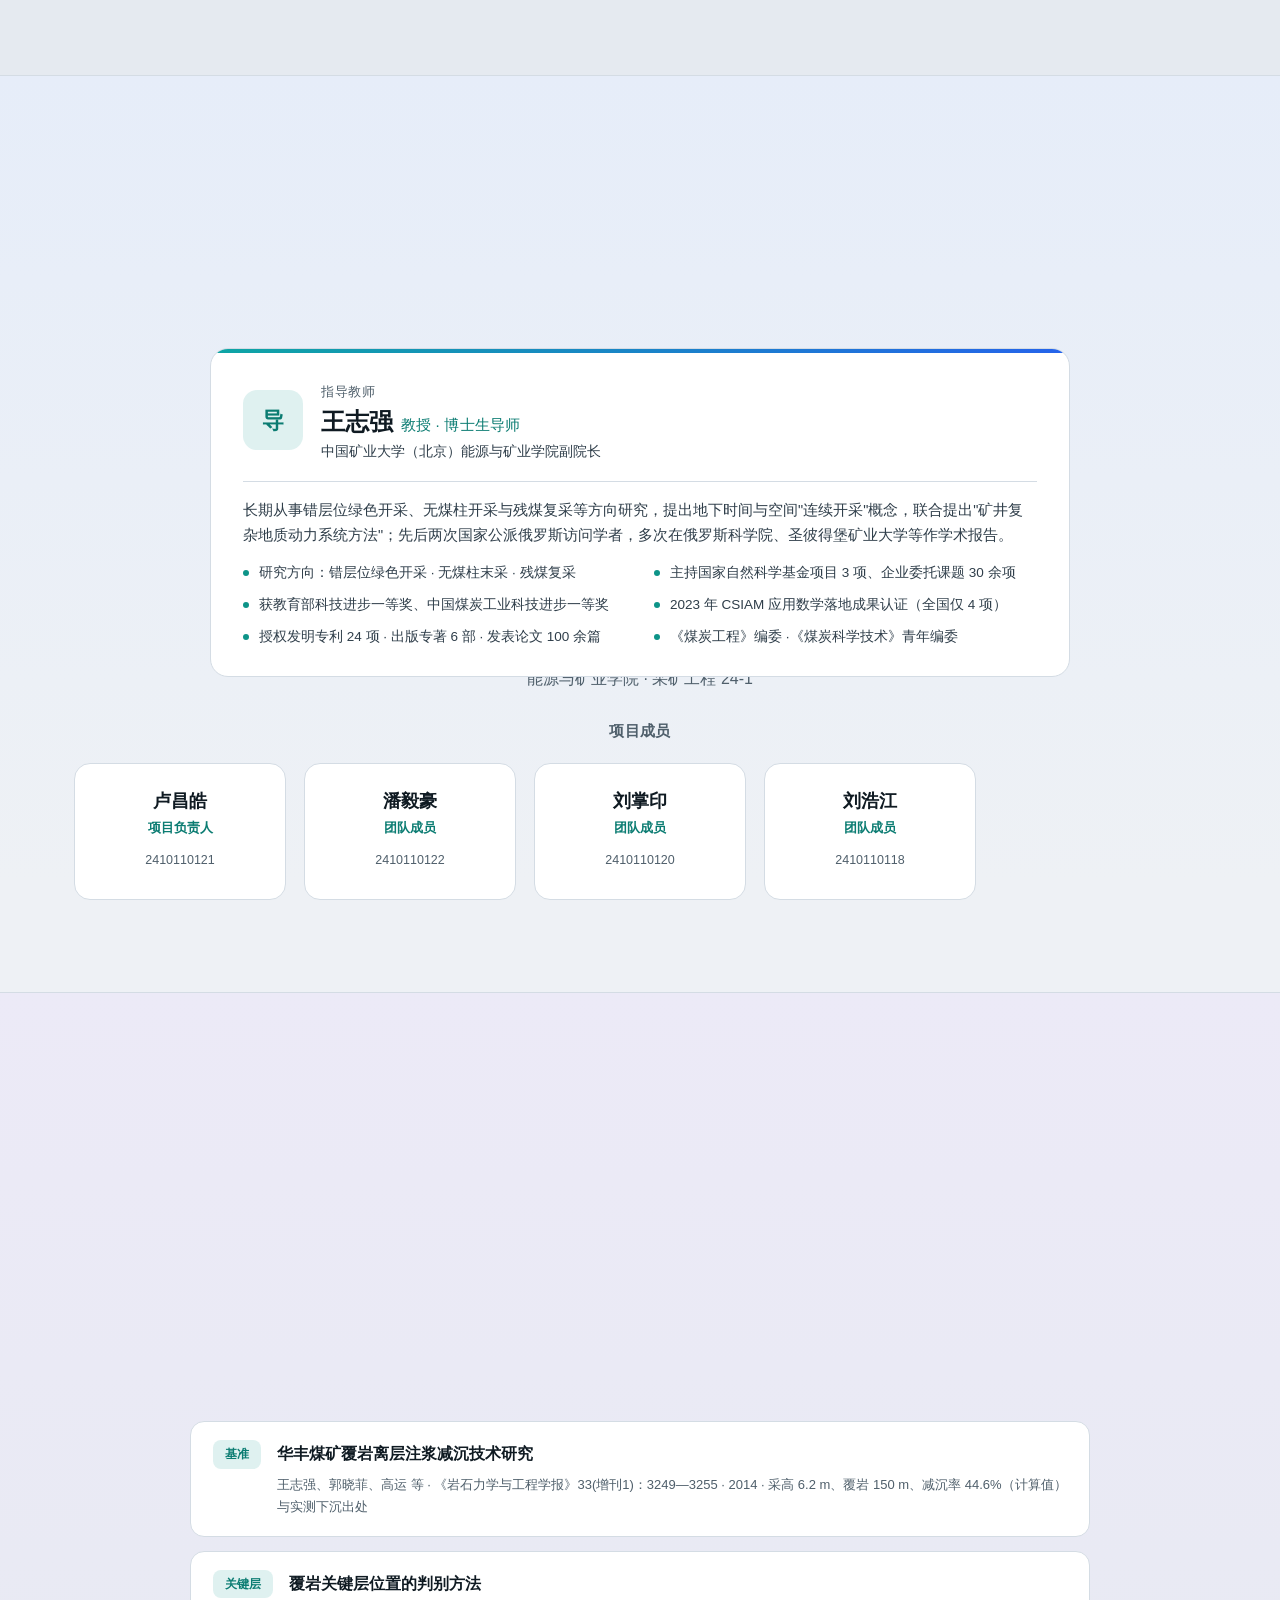
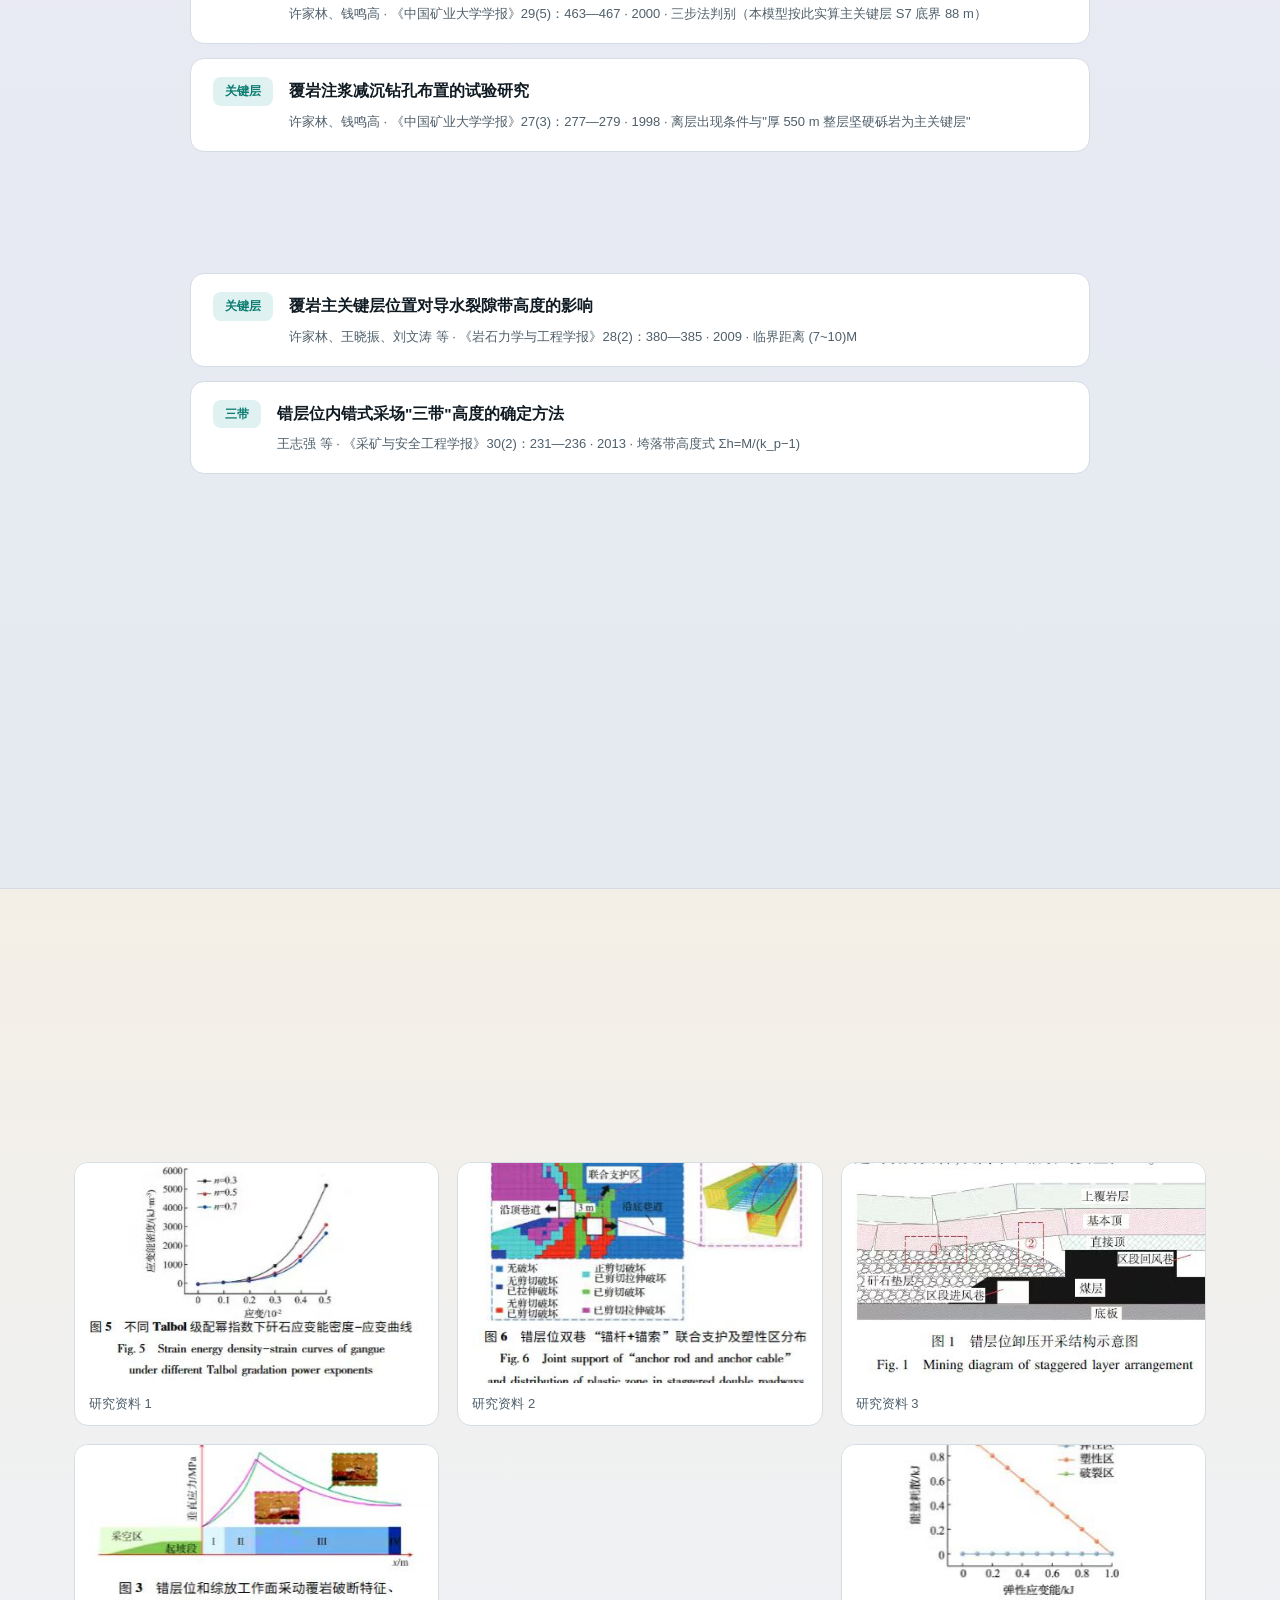
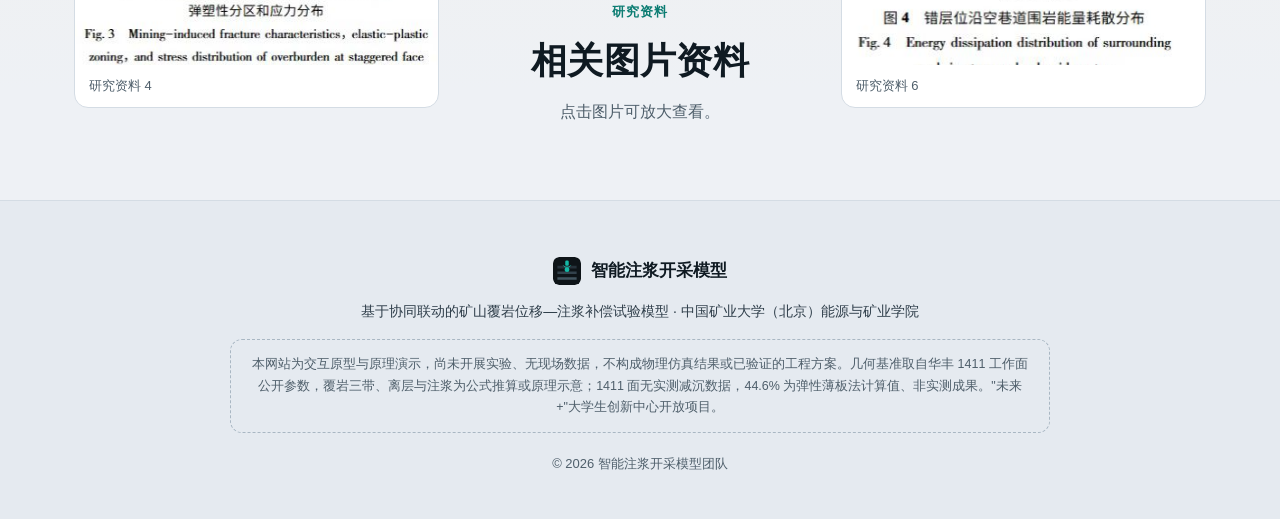
==== commit 5c0bbafb: "页面配色分区 + 团队区重构 - 各 section 采用差异化底色（青/暖黄/灰蓝/蓝/紫/沙色渐变，明暗主题各一套），不再整页同色单调 - 团队区：指导教师（王志强）信息前置并完善为完整介绍卡（职" ====
--- a/index.html
+++ b/index.html
@@ -86,7 +86,7 @@
     </section>
 
     <!-- 项目简介 -->
-    <section class="section" id="about" aria-label="项目简介">
+    <section class="section section--about" id="about" aria-label="项目简介">
       <div class="section-inner">
         <div class="section-head reveal">
           <span class="section-eyebrow">项目简介</span>
@@ -135,7 +135,7 @@
     </section>
 
     <!-- 技术原理 -->
-    <section class="section section-alt" id="principle" aria-label="技术原理">
+    <section class="section section--principle" id="principle" aria-label="技术原理">
       <div class="section-inner">
         <div class="section-head reveal">
           <span class="section-eyebrow">技术原理</span>
@@ -185,7 +185,7 @@
     </section>
 
     <!-- 覆岩三带 -->
-    <section class="section" id="zones" aria-label="覆岩三带">
+    <section class="section section--zones" id="zones" aria-label="覆岩三带">
       <div class="section-inner">
         <div class="section-head reveal">
           <span class="section-eyebrow">覆岩三带</span>
@@ -215,7 +215,7 @@
     </section>
 
     <!-- 3D 演示 -->
-    <section class="section section-alt" id="demo" aria-label="3D 演示">
+    <section class="section section--demo" id="demo" aria-label="3D 演示">
       <div class="section-inner">
         <div class="section-head reveal">
           <span class="section-eyebrow">交互演示</span>
@@ -248,60 +248,69 @@
     </section>
 
     <!-- 团队成员 -->
-    <section class="section" id="team" aria-label="团队成员">
+    <section class="section section--team" id="team" aria-label="团队成员">
       <div class="section-inner">
         <div class="section-head reveal">
           <span class="section-eyebrow">团队成员</span>
-          <h2 class="section-title">项目成员与指导</h2>
+          <h2 class="section-title">指导教师与项目成员</h2>
           <p class="section-sub">能源与矿业学院 · 采矿工程 24-1</p>
         </div>
 
+        <div class="advisor reveal">
+          <div class="advisor-head">
+            <div class="advisor-mark">导</div>
+            <div>
+              <span class="advisor-label">指导教师</span>
+              <h3>王志强 <small>教授 · 博士生导师</small></h3>
+              <p class="advisor-title">中国矿业大学（北京）能源与矿业学院副院长</p>
+            </div>
+          </div>
+          <div class="advisor-body">
+            <p class="advisor-intro">长期从事错层位绿色开采、无煤柱开采与残煤复采等方向研究，提出地下时间与空间"连续开采"概念，联合提出"矿井复杂地质动力系统方法"；先后两次国家公派俄罗斯访问学者，多次在俄罗斯科学院、圣彼得堡矿业大学等作学术报告。</p>
+            <ul class="advisor-points">
+              <li>研究方向：错层位绿色开采 · 无煤柱末采 · 残煤复采</li>
+              <li>主持国家自然科学基金项目 3 项、企业委托课题 30 余项</li>
+              <li>获教育部科技进步一等奖、中国煤炭工业科技进步一等奖</li>
+              <li>2023 年 CSIAM 应用数学落地成果认证（全国仅 4 项）</li>
+              <li>授权发明专利 24 项 · 出版专著 6 部 · 发表论文 100 余篇</li>
+              <li>《煤炭工程》编委 ·《煤炭科学技术》青年编委</li>
+            </ul>
+          </div>
+        </div>
+
+        <h3 class="team-subhead reveal">项目成员</h3>
         <div class="team-grid">
           <article class="member-card reveal">
-            <div class="member-avatar">卢</div>
             <h3 class="member-name">卢昌皓</h3>
             <span class="member-role">项目负责人</span>
             <span class="member-id">2410110121</span>
           </article>
           <article class="member-card reveal">
-            <div class="member-avatar">潘</div>
             <h3 class="member-name">潘毅豪</h3>
             <span class="member-role">团队成员</span>
             <span class="member-id">2410110122</span>
           </article>
           <article class="member-card reveal">
-            <div class="member-avatar">刘</div>
             <h3 class="member-name">刘掌印</h3>
             <span class="member-role">团队成员</span>
             <span class="member-id">2410110120</span>
           </article>
           <article class="member-card reveal">
-            <div class="member-avatar">刘</div>
             <h3 class="member-name">刘浩江</h3>
             <span class="member-role">团队成员</span>
             <span class="member-id">2410110118</span>
           </article>
           <article class="member-card reveal">
-            <div class="member-avatar">齐</div>
             <h3 class="member-name">齐贯凯</h3>
             <span class="member-role">团队成员</span>
             <span class="member-id">2410110123</span>
           </article>
         </div>
-
-        <div class="advisor reveal">
-          <div class="advisor-mark">导</div>
-          <div>
-            <span class="advisor-label">指导教师</span>
-            <h3>王志强 <small>教授</small></h3>
-            <p>中国矿业大学（北京）能源与矿业学院</p>
-          </div>
-        </div>
       </div>
     </section>
 
     <!-- 文献参考 -->
-    <section class="section section-alt" id="reference" aria-label="文献参考">
+    <section class="section section--reference" id="reference" aria-label="文献参考">
       <div class="section-inner">
         <div class="section-head reveal">
           <span class="section-eyebrow">文献参考</span>
@@ -385,7 +394,7 @@
     </section>
 
     <!-- 研究资料 -->
-    <section class="section" id="gallery" aria-label="研究资料">
+    <section class="section section--gallery" id="gallery" aria-label="研究资料">
       <div class="section-inner">
         <div class="section-head reveal">
           <span class="section-eyebrow">研究资料</span>
--- a/css/style.css
+++ b/css/style.css
@@ -23,6 +23,15 @@
   --shadow-sm: 0 1px 2px rgba(15, 26, 34, 0.08);
   --shadow: 0 2px 6px rgba(15, 26, 34, 0.08), 0 14px 40px rgba(15, 26, 34, 0.14);
   --header-bg: rgba(238, 241, 245, 0.86);
+
+  /* 各 section 差异化底色（明暗主题各一套，避免整页同色单调） */
+  --tint-neutral: #f6f7f9;
+  --tint-teal: #ddefec;
+  --tint-amber: #f7edda;
+  --tint-slate: #e6ecf3;
+  --tint-blue: #e6edf9;
+  --tint-violet: #eceaf7;
+  --tint-warm: #f4efe6;
 }
 
 html[data-theme="dark"] {
@@ -43,6 +52,14 @@
   --shadow-sm: 0 1px 2px rgba(0, 0, 0, 0.45);
   --shadow: 0 2px 6px rgba(0, 0, 0, 0.45), 0 16px 44px rgba(0, 0, 0, 0.55);
   --header-bg: rgba(8, 13, 17, 0.84);
+
+  --tint-neutral: #0c1116;
+  --tint-teal: #0e201d;
+  --tint-amber: #211a11;
+  --tint-slate: #0e161f;
+  --tint-blue: #101a26;
+  --tint-violet: #16131f;
+  --tint-warm: #1d1812;
 }
 
 /* ---------- 基础 ---------- */
@@ -263,7 +280,15 @@
 
 /* ---------- Section 通用 ---------- */
 .section { padding: 92px 0; }
-.section-alt { background: var(--bg-alt); border-top: 1px solid var(--border); border-bottom: 1px solid var(--border); }
+.section--about     { background: linear-gradient(180deg, var(--tint-neutral), var(--bg) 88%); }
+.section--principle { background: linear-gradient(180deg, var(--tint-teal),    var(--bg-alt) 88%); }
+.section--zones     { background: linear-gradient(180deg, var(--tint-amber),   var(--bg) 88%); }
+.section--demo      { background: linear-gradient(180deg, var(--tint-slate),   var(--bg-alt) 88%); }
+.section--team      { background: linear-gradient(180deg, var(--tint-blue),    var(--bg) 88%); }
+.section--reference { background: linear-gradient(180deg, var(--tint-violet),  var(--bg-alt) 88%); }
+.section--gallery   { background: linear-gradient(180deg, var(--tint-warm),    var(--bg) 88%); }
+.section--about, .section--principle, .section--zones, .section--demo,
+.section--team, .section--reference, .section--gallery { border-top: 1px solid var(--border); }
 .section-inner { max-width: 1180px; margin: 0 auto; padding: 0 24px; }
 
 .section-head { max-width: 760px; margin: 0 auto 52px; text-align: center; }
@@ -474,49 +499,44 @@
 .demo-notes-body p { font-size: 13.5px; color: var(--text-soft); }
 
 /* ---------- 团队成员 ---------- */
+.team-subhead { text-align: center; font-size: 15px; font-weight: 700; color: var(--text-muted); margin: 0 0 22px; letter-spacing: 0.02em; }
 .team-grid {
   display: grid;
   grid-template-columns: repeat(5, 1fr);
   gap: 18px;
-  margin-bottom: 34px;
 }
 .member-card {
   background: var(--surface);
   border: 1px solid var(--border);
   border-radius: 16px;
-  padding: 30px 18px;
+  padding: 26px 18px;
   text-align: center;
   transition: transform 0.2s ease, box-shadow 0.2s ease, border-color 0.2s ease;
 }
 .member-card:hover { transform: translateY(-4px); box-shadow: var(--shadow); border-color: var(--border-strong); }
-.member-avatar {
-  width: 66px; height: 66px;
-  margin: 0 auto 16px;
-  display: grid; place-items: center;
-  font-size: 26px;
-  font-weight: 700;
-  color: #fff;
-  background: var(--grad);
-  border-radius: 50%;
-}
 .member-name { font-size: 18px; margin-bottom: 4px; }
 .member-role { display: block; font-size: 13px; color: var(--accent-strong); font-weight: 600; margin-bottom: 6px; }
 .member-id { font-size: 12.5px; color: var(--text-muted); font-variant-numeric: tabular-nums; }
 
 .advisor {
-  max-width: 560px;
-  margin: 0 auto;
-  display: flex;
-  align-items: center;
-  gap: 18px;
-  background: var(--surface);
-  border: 1px solid var(--border);
-  border-radius: 16px;
-  padding: 24px 28px;
-}
+  max-width: 860px;
+  margin: 0 auto 44px;
+  background: var(--surface);
+  border: 1px solid var(--border);
+  border-radius: 18px;
+  padding: 28px 32px;
+  position: relative;
+  overflow: hidden;
+}
+.advisor::before {
+  content: "";
+  position: absolute; top: 0; left: 0; right: 0; height: 4px;
+  background: var(--grad);
+}
+.advisor-head { display: flex; align-items: center; gap: 18px; margin-bottom: 18px; }
 .advisor-mark {
   flex: 0 0 auto;
-  width: 58px; height: 58px;
+  width: 60px; height: 60px;
   display: grid; place-items: center;
   font-size: 22px;
   font-weight: 700;
@@ -525,9 +545,24 @@
   border-radius: 14px;
 }
 .advisor-label { font-size: 12.5px; color: var(--text-muted); letter-spacing: 0.05em; }
-.advisor h3 { font-size: 20px; margin: 2px 0 4px; }
-.advisor h3 small { font-size: 14px; font-weight: 500; color: var(--accent-strong); }
-.advisor p { font-size: 13.5px; color: var(--text-soft); }
+.advisor-head h3 { font-size: 24px; margin: 2px 0 2px; }
+.advisor-head h3 small { font-size: 15px; font-weight: 500; color: var(--accent-strong); }
+.advisor-title { font-size: 14px; color: var(--text-soft); margin: 0; }
+.advisor-body { border-top: 1px solid var(--border); padding-top: 16px; }
+.advisor-intro { font-size: 14.5px; color: var(--text-soft); margin-bottom: 14px; }
+.advisor-points { list-style: none; display: grid; grid-template-columns: 1fr 1fr; gap: 9px 28px; }
+.advisor-points li {
+  position: relative;
+  padding-left: 16px;
+  font-size: 13.5px;
+  color: var(--text-soft);
+}
+.advisor-points li::before {
+  content: "";
+  position: absolute; left: 0; top: 8px;
+  width: 6px; height: 6px; border-radius: 50%;
+  background: var(--accent);
+}
 
 /* ---------- 文献参考 ---------- */
 .ref-list { list-style: none; max-width: 900px; margin: 0 auto; display: flex; flex-direction: column; gap: 14px; }
@@ -682,6 +717,8 @@
   .hero-stats { grid-template-columns: repeat(2, 1fr); }
   .stage-list { grid-template-columns: 1fr; }
   .team-grid { grid-template-columns: repeat(2, 1fr); }
+  .advisor { padding: 24px 20px; }
+  .advisor-points { grid-template-columns: 1fr; }
 
   .nav-links {
     position: fixed;
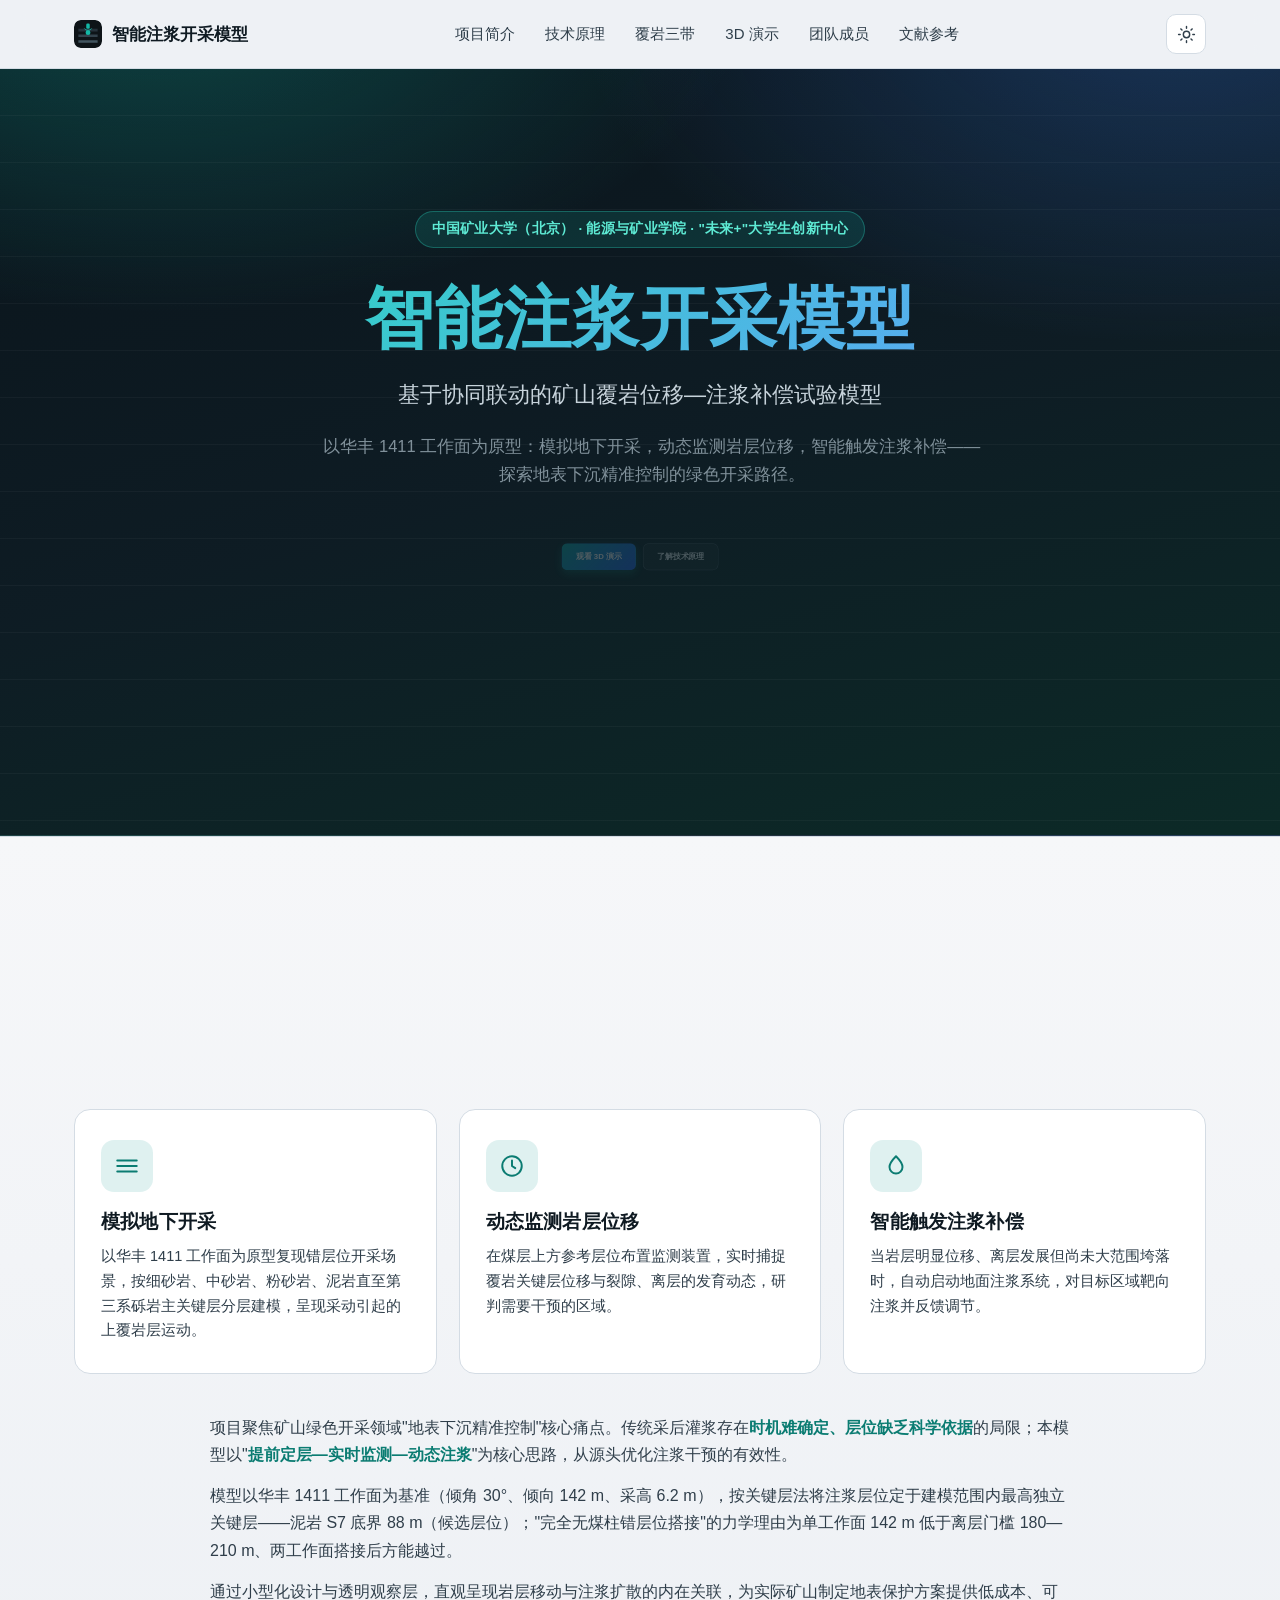
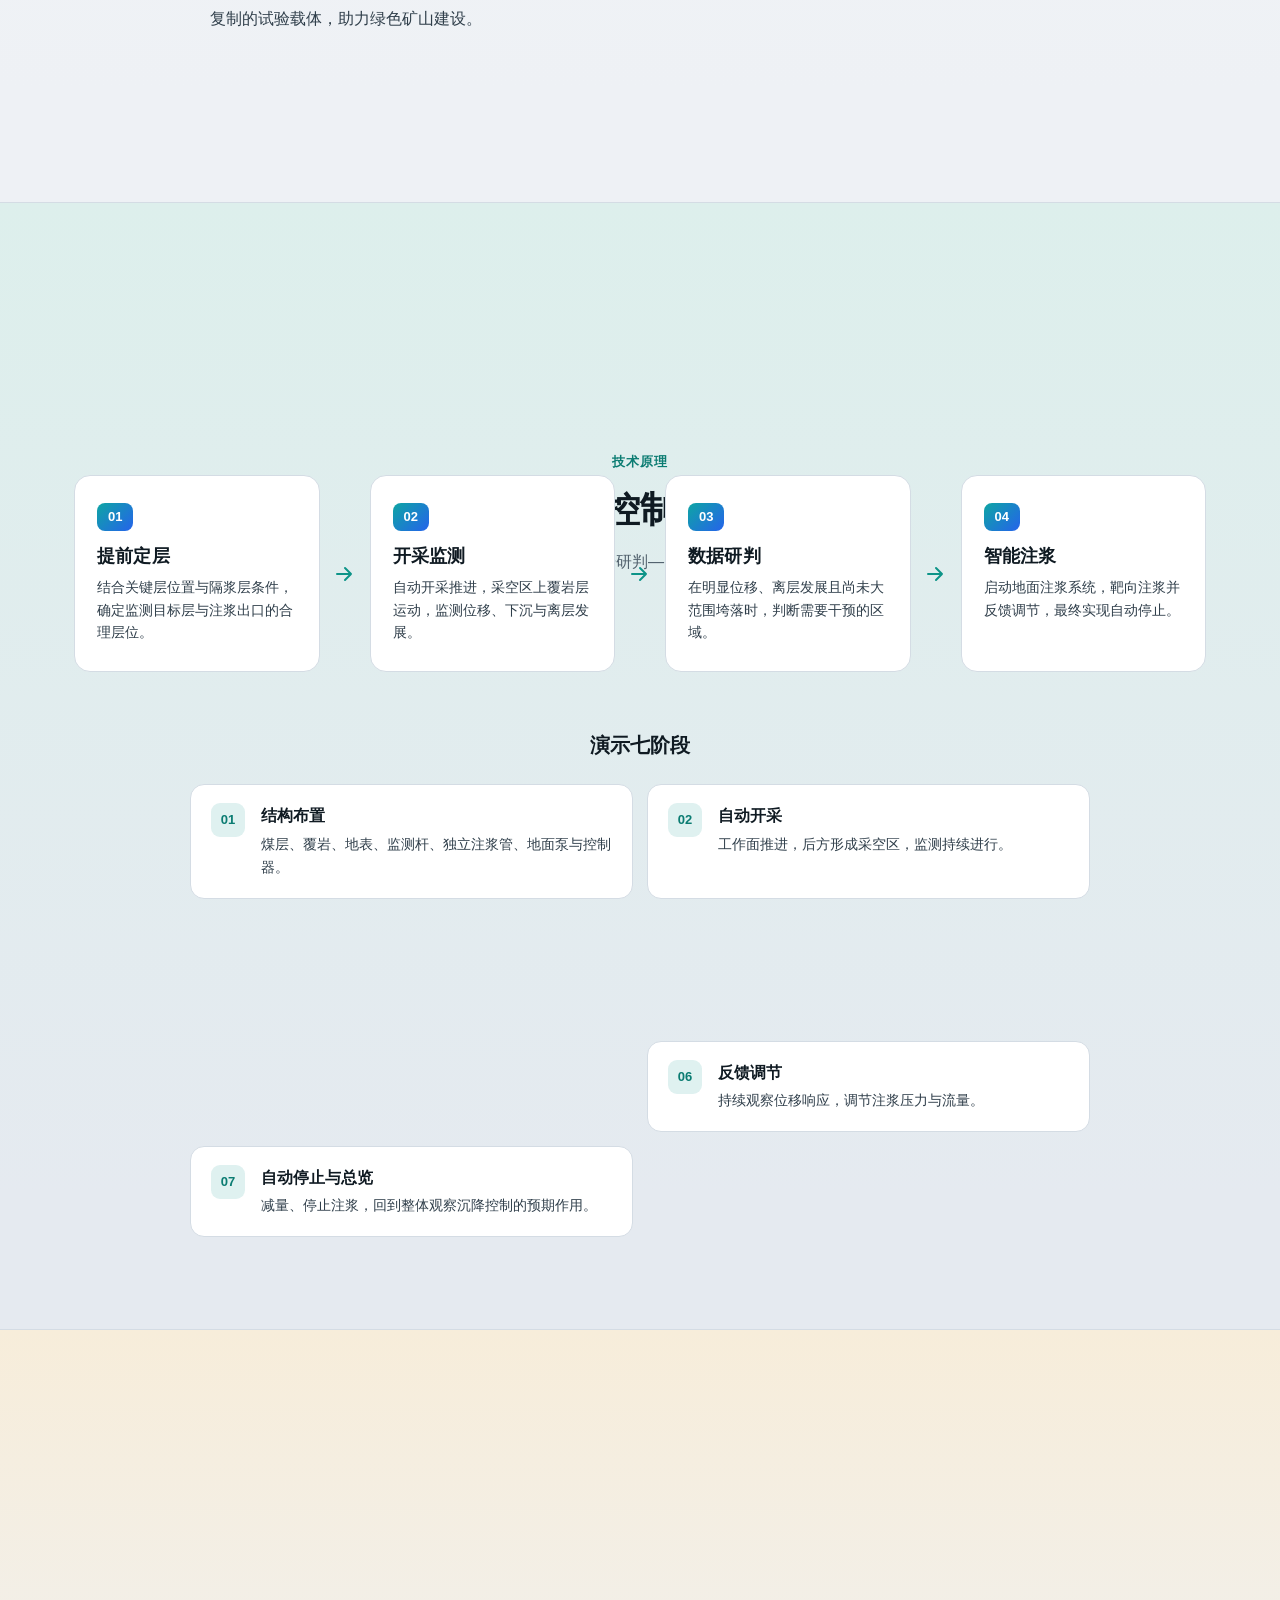
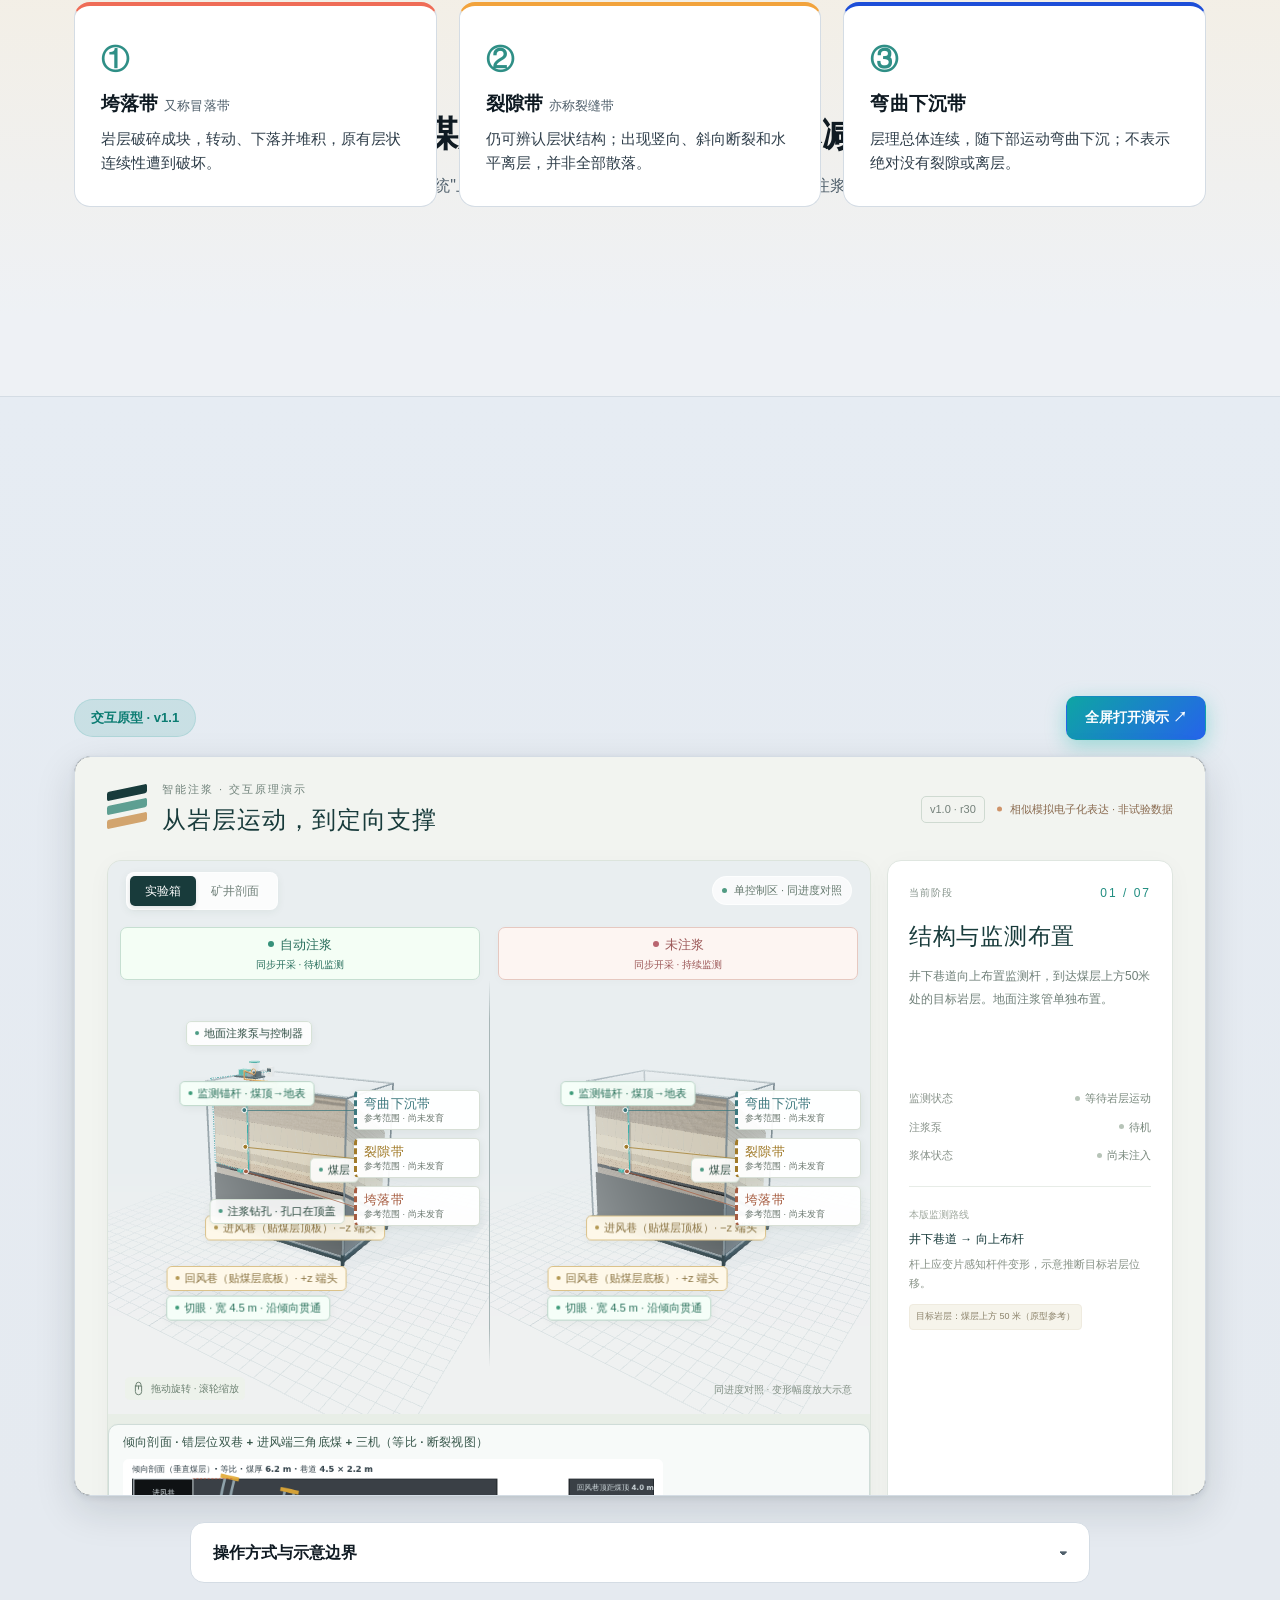
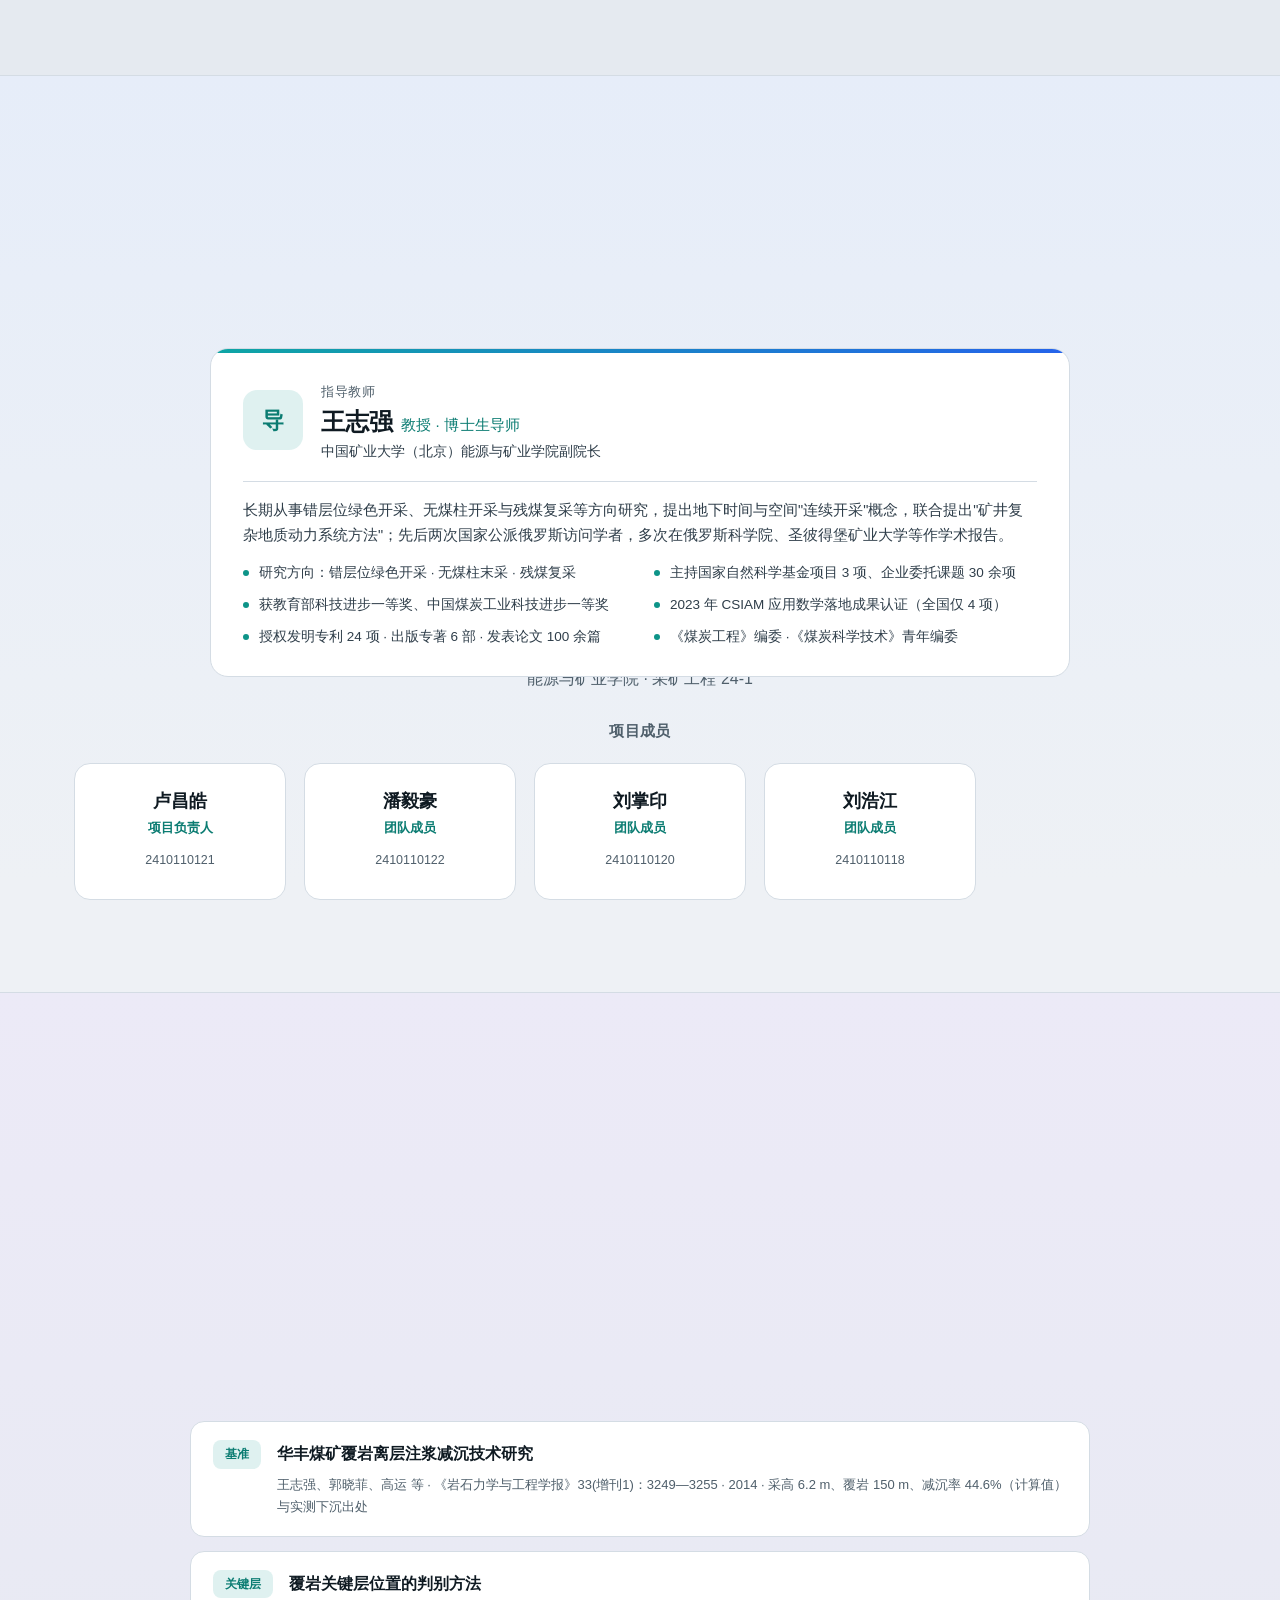
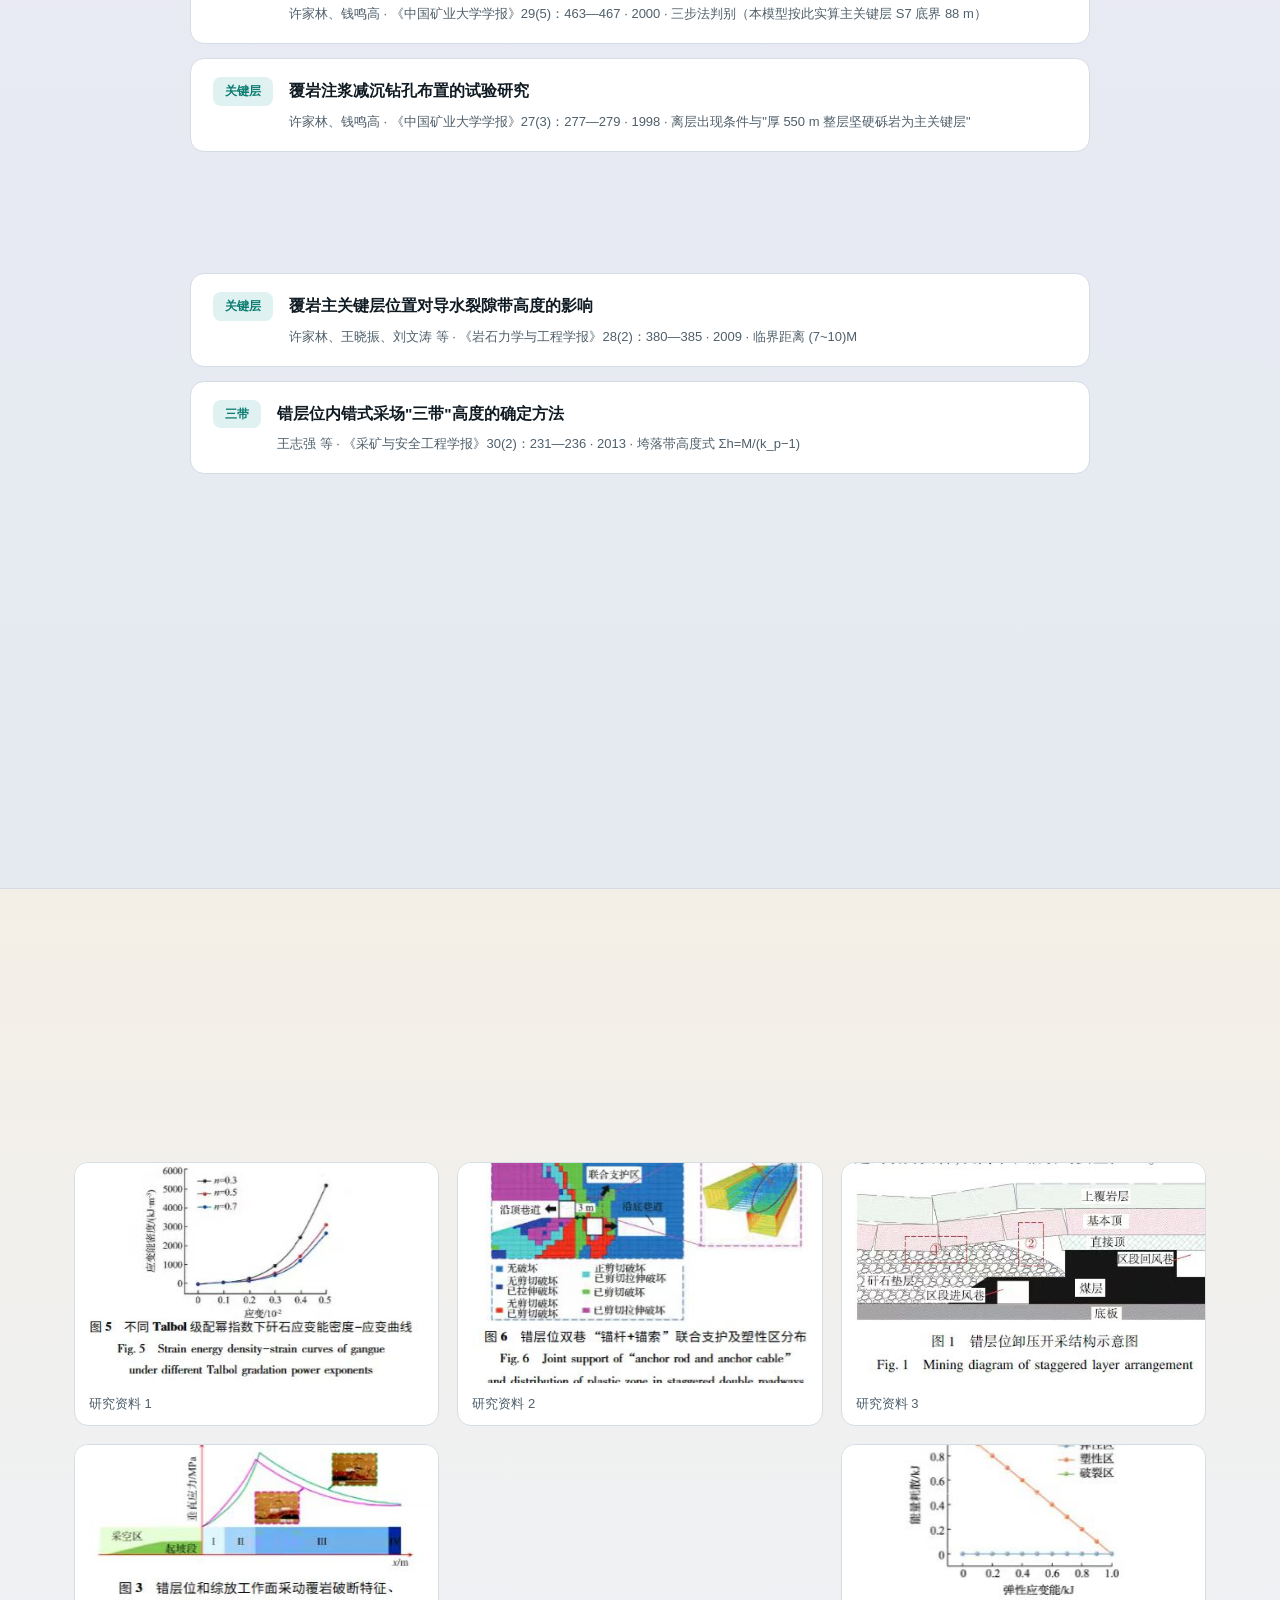
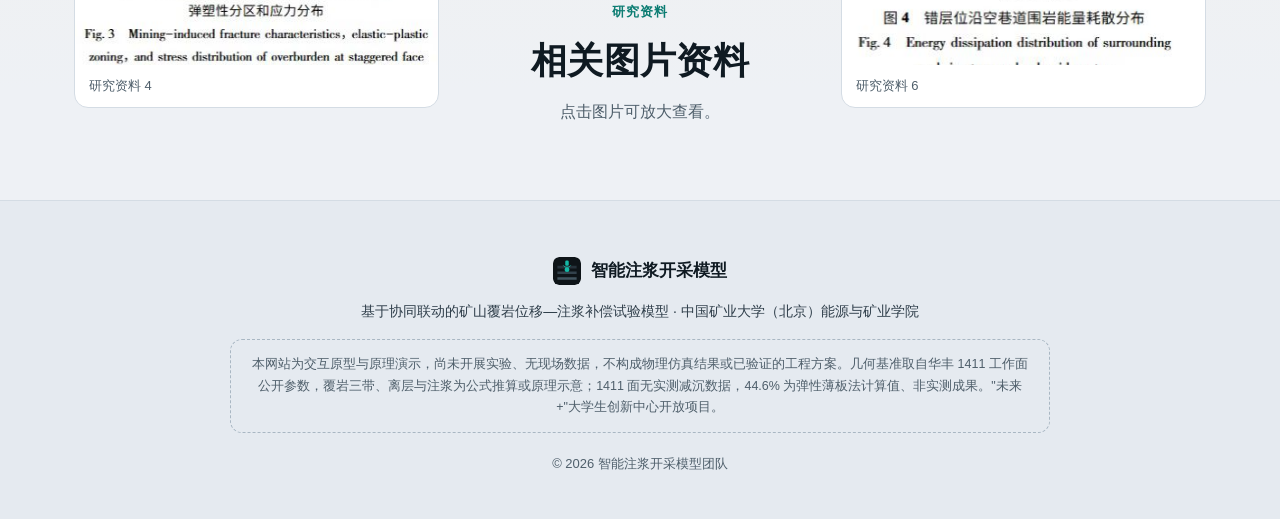
==== commit 17f2d153: "文献参考恢复可点击链接（DOI/期刊/知网官方页）" ====
--- a/index.html
+++ b/index.html
@@ -322,70 +322,70 @@
           <li class="ref-item reveal">
             <span class="ref-tag">基准</span>
             <div class="ref-body">
-              <span class="ref-title">错层位开采基础原理与灾害防治应用研究综述</span>
+              <a class="ref-title" href="https://doi.org/10.11799/ce202410005" target="_blank" rel="noopener">错层位开采基础原理与灾害防治应用研究综述</a>
               <p class="ref-meta">王志强、李廷照、林陆 等 · 《煤炭工程》56(10)：40—47 · 2024 · 华丰 1411 工作面基准：倾角 30°、倾向 142 m、走向 2160 m、埋深 960 m</p>
             </div>
           </li>
           <li class="ref-item reveal">
             <span class="ref-tag">基准</span>
             <div class="ref-body">
-              <span class="ref-title">华丰煤矿覆岩离层注浆减沉技术研究</span>
+              <a class="ref-title" href="https://wap.cnki.net/touch/web/Journal/Article/YSLX2014S1092.html" target="_blank" rel="noopener">华丰煤矿覆岩离层注浆减沉技术研究</a>
               <p class="ref-meta">王志强、郭晓菲、高运 等 · 《岩石力学与工程学报》33(增刊1)：3249—3255 · 2014 · 采高 6.2 m、覆岩 150 m、减沉率 44.6%（计算值）与实测下沉出处</p>
             </div>
           </li>
           <li class="ref-item reveal">
             <span class="ref-tag">关键层</span>
             <div class="ref-body">
-              <span class="ref-title">覆岩关键层位置的判别方法</span>
+              <a class="ref-title" href="https://wap.cnki.net/touch/web/Journal/Article/ZGKD200005004.html" target="_blank" rel="noopener">覆岩关键层位置的判别方法</a>
               <p class="ref-meta">许家林、钱鸣高 · 《中国矿业大学学报》29(5)：463—467 · 2000 · 三步法判别（本模型按此实算主关键层 S7 底界 88 m）</p>
             </div>
           </li>
           <li class="ref-item reveal">
             <span class="ref-tag">关键层</span>
             <div class="ref-body">
-              <span class="ref-title">覆岩注浆减沉钻孔布置的试验研究</span>
+              <a class="ref-title" href="https://wap.cnki.net/touch/web/Journal/Article/ZGKD803.014.html" target="_blank" rel="noopener">覆岩注浆减沉钻孔布置的试验研究</a>
               <p class="ref-meta">许家林、钱鸣高 · 《中国矿业大学学报》27(3)：277—279 · 1998 · 离层出现条件与"厚 550 m 整层坚硬砾岩为主关键层"</p>
             </div>
           </li>
           <li class="ref-item reveal">
             <span class="ref-tag">关键层</span>
             <div class="ref-body">
-              <span class="ref-title">基于关键层位置的导水裂隙带高度预计方法</span>
+              <a class="ref-title" href="https://wap.cnki.net/touch/web/Journal/Article/MTXB201205011.html" target="_blank" rel="noopener">基于关键层位置的导水裂隙带高度预计方法</a>
               <p class="ref-meta">许家林、朱卫兵、王晓振 · 《煤炭学报》37(5)：762—769 · 2012</p>
             </div>
           </li>
           <li class="ref-item reveal">
             <span class="ref-tag">关键层</span>
             <div class="ref-body">
-              <span class="ref-title">覆岩主关键层位置对导水裂隙带高度的影响</span>
+              <a class="ref-title" href="https://lib-wfywt.sgst.cn/D/Periodical_yslxygcxb200902023.aspx" target="_blank" rel="noopener">覆岩主关键层位置对导水裂隙带高度的影响</a>
               <p class="ref-meta">许家林、王晓振、刘文涛 等 · 《岩石力学与工程学报》28(2)：380—385 · 2009 · 临界距离 (7~10)M</p>
             </div>
           </li>
           <li class="ref-item reveal">
             <span class="ref-tag">三带</span>
             <div class="ref-body">
-              <span class="ref-title">错层位内错式采场"三带"高度的确定方法</span>
+              <a class="ref-title" href="http://ckxb.cumt.edu.cn/CN/Y2013/V30/I2/231" target="_blank" rel="noopener">错层位内错式采场"三带"高度的确定方法</a>
               <p class="ref-meta">王志强 等 · 《采矿与安全工程学报》30(2)：231—236 · 2013 · 垮落带高度式 Σh=M/(k_p−1)</p>
             </div>
           </li>
           <li class="ref-item reveal">
             <span class="ref-tag">采空区</span>
             <div class="ref-body">
-              <span class="ref-title">非充分采动采空区与煤岩柱(体)耦合作用机制及应用</span>
+              <a class="ref-title" href="https://doi.org/10.13722/j.cnki.jrme.2016.1105" target="_blank" rel="noopener">非充分采动采空区与煤岩柱(体)耦合作用机制及应用</a>
               <p class="ref-meta">王朋飞、赵景礼、王志强 等 · 《岩石力学与工程学报》36(5)：1185—1200 · 2017</p>
             </div>
           </li>
           <li class="ref-item reveal">
             <span class="ref-tag">采空区</span>
             <div class="ref-body">
-              <span class="ref-title">长壁采空区对采动煤岩应力分布规律的影响研究</span>
+              <a class="ref-title" href="https://doi.org/10.11779/CJGE201807010" target="_blank" rel="noopener">长壁采空区对采动煤岩应力分布规律的影响研究</a>
               <p class="ref-meta">王朋飞、冯国瑞、赵景礼 等 · 《岩土工程学报》2018(7)：1237—1246</p>
             </div>
           </li>
           <li class="ref-item reveal">
             <span class="ref-tag">裂隙带</span>
             <div class="ref-body">
-              <span class="ref-title">大采深条件下导水裂隙带高度计算研究</span>
+              <a class="ref-title" href="https://www.chinacaj.net/ZGKD/201201/122110" target="_blank" rel="noopener">大采深条件下导水裂隙带高度计算研究</a>
               <p class="ref-meta">施龙青、辛恒奇、翟培合 等 · 《中国矿业大学学报》41(1)：37—41 · 2012</p>
             </div>
           </li>
